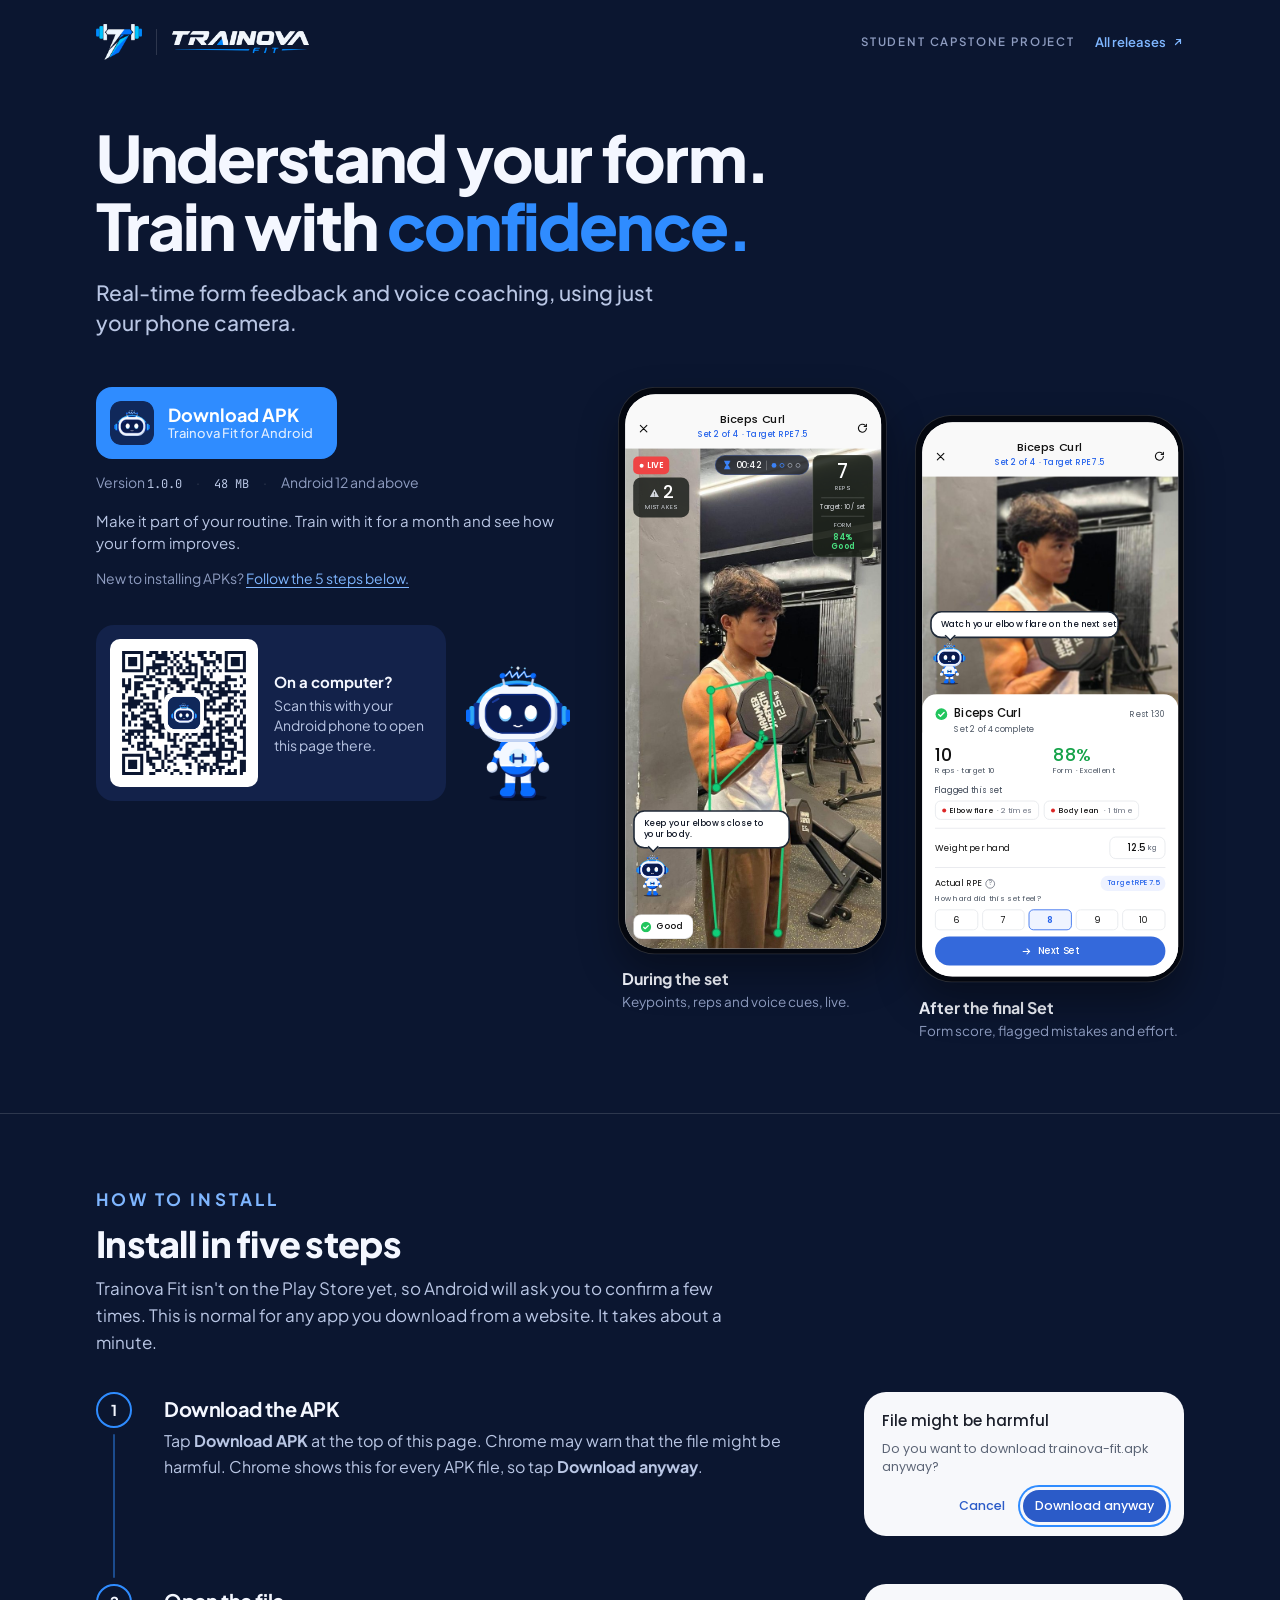
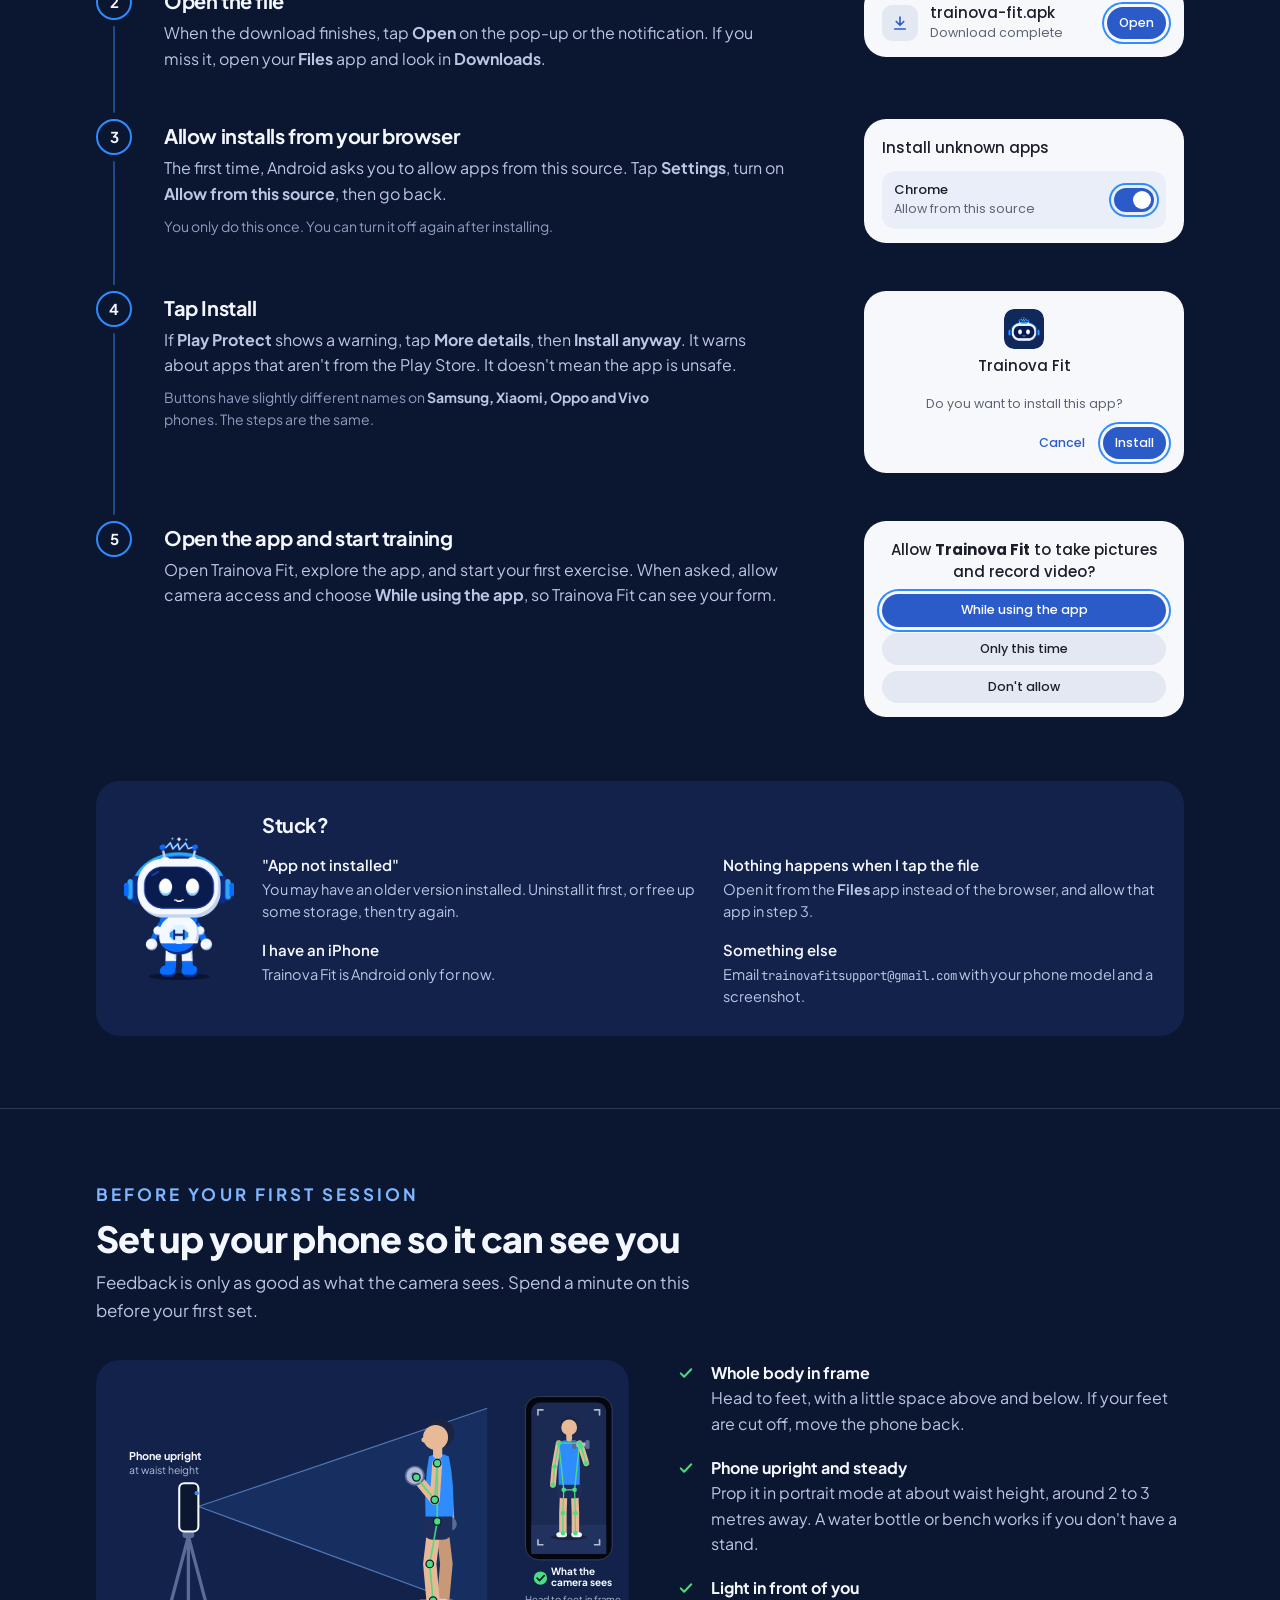
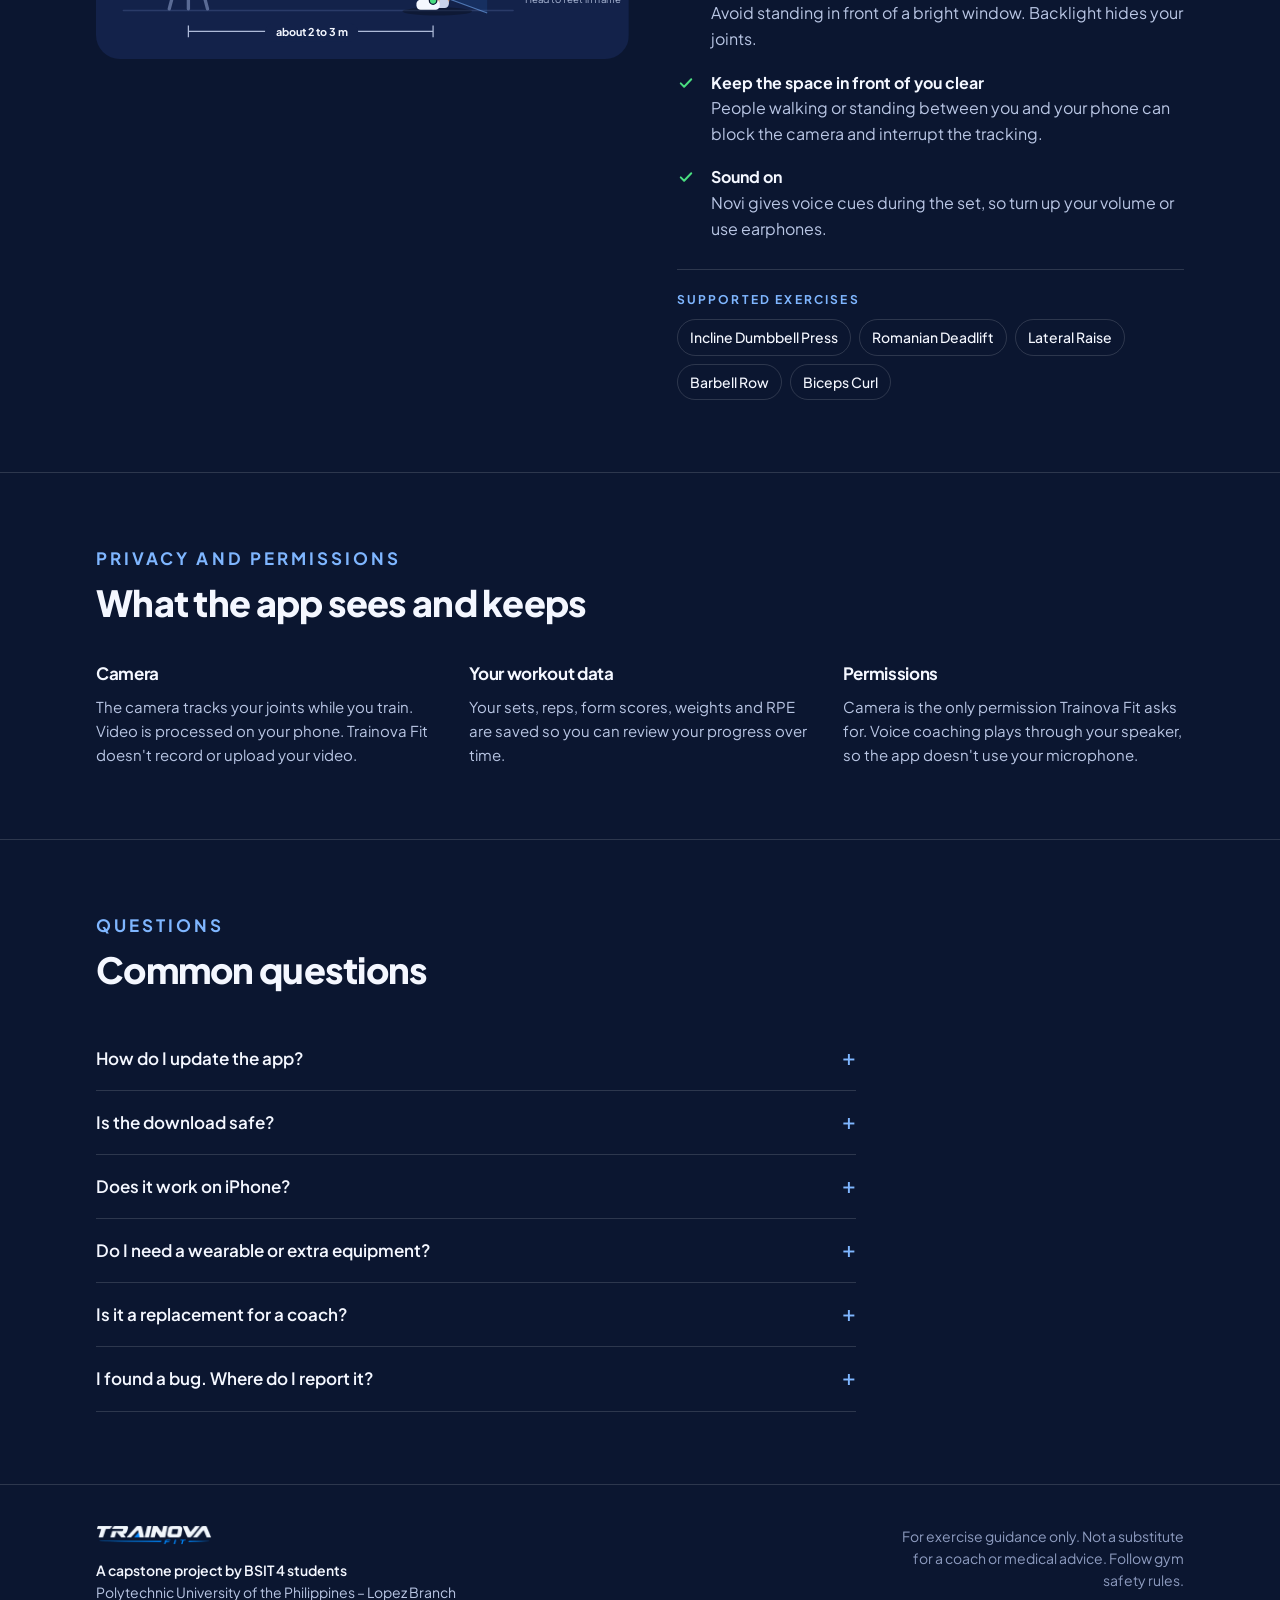
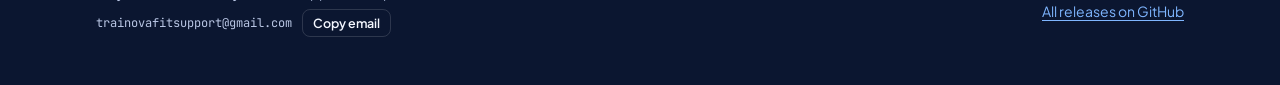
==== index.html @ c37253f1 "Add files via upload" ====
<!doctype html>
<html lang="en">
<head>
<meta charset="utf-8">
<meta name="viewport" content="width=device-width, initial-scale=1, viewport-fit=cover">
<link rel="icon" type="image/png" href="[data-uri]">
<title>Trainova Fit Download</title>
<meta name="description" content="Download Trainova Fit for Android. Real-time form feedback and voice coaching, using just your phone camera.">
<link rel="preconnect" href="https://fonts.googleapis.com">
<link rel="preconnect" href="https://fonts.gstatic.com" crossorigin>
<link rel="stylesheet" href="https://fonts.googleapis.com/css2?family=Plus+Jakarta+Sans:wght@400;500;600;700;800&family=Poppins:wght@400;500;600&family=JetBrains+Mono:wght@500&display=swap">
<style>
/* Layout: one navy page, same world as the A3 poster. Hero = text + live phones,
   then a real install sequence with replicas of the Android prompts people will see. */
:root{
  --navy:#0B1630;      /* page ground, poster navy */
  --panel:#13224A;     /* raised band, poster CTA band */
  --line:rgba(255,255,255,.14);
  --ink:#F4F7FF;       /* headings */
  --body:#B9C6E4;      /* running text */
  --muted:#8E9CC0;     /* captions, meta */
  --accent:#2F8CFF;    /* the one blue */
  --accent-ink:#7FB6FF;/* accent as text on navy */
  --ok:#4ADE80;
  --warn:#F5B942;
  --sheet:#F7F8FB;     /* Android dialog surface */
  --sheet-ink:#1B1F2A;
  --sheet-sub:#5B6475;
  --f-sans:"Plus Jakarta Sans", system-ui, -apple-system, "Segoe UI", Roboto, sans-serif;
  --f-app:"Poppins", system-ui, Roboto, sans-serif;
  --f-mono:"JetBrains Mono", ui-monospace, "SFMono-Regular", Menlo, Consolas, monospace;
  color-scheme:dark;
}
*{box-sizing:border-box}
html{scroll-behavior:smooth}
@media (prefers-reduced-motion:reduce){html{scroll-behavior:auto}}
body{margin:0;background:var(--navy);color:var(--body);font-family:var(--f-sans);font-size:16px;line-height:1.6;-webkit-font-smoothing:antialiased}
img{max-width:100%;display:block}
a{color:var(--accent-ink);text-underline-offset:3px}
a:hover{color:var(--ink)}
:focus-visible{outline:2px solid var(--accent-ink);outline-offset:3px;border-radius:6px}
h1,h2,h3{color:var(--ink);margin:0;text-wrap:balance;letter-spacing:-.02em}
p{margin:0}
.wrap{max-width:1120px;margin:0 auto;padding-left:max(16px, env(safe-area-inset-left, 0px));padding-right:max(16px, env(safe-area-inset-right, 0px))}
.label{font-size:12px;font-weight:700;letter-spacing:.18em;text-transform:uppercase;color:var(--accent-ink)}
.mono{font-family:var(--f-mono);font-size:.86em;font-variant-numeric:tabular-nums}

/* Header */
.top{padding-block:24px;display:flex;align-items:center;justify-content:space-between;gap:16px;flex-wrap:wrap}
.brand{display:flex;align-items:center;gap:14px;text-decoration:none}
.brand .sym{height:36px;width:auto}
.brand .rule{width:1px;height:26px;background:var(--line)}
.brand .word{height:24px;width:auto}
.top-meta{display:flex;align-items:center;gap:20px;font-size:13px}
.top-meta .tag{font-weight:600;letter-spacing:.16em;text-transform:uppercase;color:var(--muted);font-size:11.5px}
.top-meta a{font-weight:600;text-decoration:none;display:inline-flex;align-items:center;gap:6px}

/* Hero: headline full width (like the poster), then CTA left + phones right */
.hero{padding-block:40px 72px}
.hero-head{max-width:880px}
.hero h1{font-size:clamp(34px, 5.6vw, 64px);line-height:1.06;font-weight:800;letter-spacing:-.03em}
.hero h1 em{font-style:normal;color:var(--accent)}
.hero .sub{margin-top:18px;font-size:clamp(17px, 2vw, 21px);line-height:1.45;color:var(--body);max-width:40ch;font-weight:500}
.hero-body{margin-top:48px;display:grid;grid-template-columns:minmax(0,1fr) auto;gap:48px;align-items:start}
.cta{display:flex;flex-direction:column;gap:12px;align-items:flex-start}
.btn{display:inline-flex;align-items:center;gap:14px;padding:14px 24px 14px 14px;border-radius:16px;background:var(--accent);color:#fff;text-decoration:none;font-weight:700;font-size:18px;line-height:1.2;transition:background .15s}
.btn:hover{background:#1F7BEF;color:#fff}
.btn img{width:44px;height:44px;border-radius:11px}
.btn small{display:block;font-weight:500;font-size:13px;opacity:.85}
.specs{display:flex;flex-wrap:wrap;gap:6px 14px;color:var(--muted);font-size:14px}
.specs span+span::before{content:"·";margin-right:14px;color:var(--line)}
.specs .mono{color:var(--body)}
.alt-links{font-size:14px;color:var(--muted)}
.routine{font-size:15px;line-height:1.5;color:var(--body);max-width:44ch;padding-top:4px}
.handoff{margin-top:36px;display:flex;align-items:flex-end;gap:20px}
.qr-card{display:flex;align-items:center;gap:16px;padding:14px 18px 14px 14px;border-radius:18px;background:var(--panel)}
.qr{width:148px;height:148px;background:#fff;border-radius:10px;flex-shrink:0;overflow:hidden}
.qr svg{display:block;width:100%;height:100%}
.qr-card p{font-size:14px;line-height:1.45;max-width:20ch}
.qr-card strong{display:block;color:var(--ink);font-size:15px;margin-bottom:2px}
.novi-hero{width:104px;height:auto;flex-shrink:0}

/* Phones (exact copy of the poster mockups, scaled) */
.phones{display:flex;gap:28px;align-items:flex-start;justify-content:center}
.phone-slot{--s:.8;width:calc(336px * var(--s));display:flex;flex-direction:column;gap:12px}
.phone-slot.lower{margin-top:calc(36px * var(--s))}
.phone-box{position:relative;width:calc(336px * var(--s));height:calc(709px * var(--s))}
.phone{position:absolute;left:0;top:0;width:336px;height:709px;transform:scale(var(--s));transform-origin:0 0}
.phone-slot figcaption{display:flex;flex-direction:column;gap:2px;padding-left:4px}
.phone-slot figcaption b{color:var(--ink);font-size:16px}
.phone-slot figcaption span{font-size:13.5px;color:var(--muted);line-height:1.4}

/* Sections */
.section{padding-block:72px;border-top:1px solid var(--line)}
.section-head{display:flex;flex-direction:column;gap:10px;margin-bottom:36px;max-width:640px}
.section-head h2{font-size:clamp(26px, 3.4vw, 36px);line-height:1.15;font-weight:800}
.section-head p{font-size:17px}

/* Install steps */
.steps{list-style:none;margin:0;padding:0;display:flex;flex-direction:column}
.step{position:relative;display:grid;grid-template-columns:44px minmax(0,1fr) 320px;gap:20px 24px;padding-block:24px;align-items:start}
.step h3{padding-top:4px}
/* connector: runs from each number down to the next one */
.step:not(:last-child)::before{content:"";position:absolute;left:17px;width:2px;top:calc(24px + 36px + 6px);bottom:calc(-24px + 6px);background:var(--accent);opacity:.45;border-radius:1px}
.step:first-child::before{top:calc(36px + 6px)}
.num{background:var(--navy);position:relative}
.step:first-child{padding-top:0}
.num{width:36px;height:36px;border-radius:50%;border:2px solid var(--accent);display:flex;align-items:center;justify-content:center;color:var(--ink);font-weight:700;font-size:15px;align-self:start}
.step h3{font-size:20px;line-height:1.3;font-weight:700;margin-bottom:6px}
.step p{max-width:52ch}
.step p+p{margin-top:8px}
.note{font-size:14px;color:var(--muted)}
.note b{color:var(--body)}

/* Android prompt replicas */
.shot{background:var(--sheet);color:var(--sheet-ink);border-radius:22px;padding:18px 18px 14px;font-family:var(--f-app);font-size:13px;line-height:1.45;width:100%;max-width:320px;justify-self:end}
.shot .t{font-size:15px;font-weight:500;margin-bottom:4px}
.shot .d{color:var(--sheet-sub);font-size:12.5px}
.shot .row{display:flex;justify-content:flex-end;gap:6px;margin-top:14px}
.shot .b{padding:7px 12px;border-radius:999px;font-weight:500;font-size:12.5px;color:#2B5BC8}
.shot .tap{background:#2B5BC8;color:#fff;box-shadow:0 0 0 3px var(--sheet), 0 0 0 5px var(--accent)}
.shot .file{display:flex;align-items:center;gap:12px}
.shot .file .ic{width:36px;height:36px;border-radius:10px;background:#E3E8F3;display:flex;align-items:center;justify-content:center;flex-shrink:0}
.shot .file .grow{flex:1;min-width:0}
.shot .set-head{font-size:15px;font-weight:500;margin-bottom:12px}
.shot .set-row{display:flex;align-items:center;justify-content:space-between;gap:12px;padding:10px 12px;border-radius:14px;background:#E9EEF8}
.toggle{width:40px;height:24px;border-radius:12px;background:#2B5BC8;position:relative;flex-shrink:0;box-shadow:0 0 0 3px #E9EEF8, 0 0 0 5px var(--accent)}
.toggle::after{content:"";position:absolute;right:3px;top:3px;width:18px;height:18px;border-radius:50%;background:#fff}
.shot .app{display:flex;flex-direction:column;align-items:center;text-align:center;gap:6px}
.shot .app img{width:40px;height:40px;border-radius:10px}
.shot .stack{display:flex;flex-direction:column;gap:6px;margin-top:12px}
.shot .stack .b{text-align:center;background:#E3E8F3;color:var(--sheet-ink)}
.shot .stack .b.tap{background:#2B5BC8;color:#fff}

/* Stuck box */
.stuck{margin-top:40px;display:grid;grid-template-columns:auto minmax(0,1fr);gap:28px;align-items:center;padding:28px;border-radius:24px;background:var(--panel)}
.stuck img{width:110px;height:auto}
.stuck h3{font-size:20px;margin-bottom:12px}
.stuck dl{margin:0;display:grid;grid-template-columns:minmax(0,1fr) minmax(0,1fr);gap:16px 28px}
.stuck dt{color:var(--ink);font-weight:600;font-size:15px}
.stuck dd{margin:2px 0 0;font-size:14.5px;line-height:1.5}

/* Setup */
.setup{display:grid;grid-template-columns:minmax(0,1.05fr) minmax(0,1fr);gap:48px;align-items:start}
.diagram{border-radius:24px;overflow:hidden}
.diagram svg{width:100%;height:auto;display:block}
.tips{list-style:none;margin:0;padding:0;display:flex;flex-direction:column;gap:18px}
.tips li{display:grid;grid-template-columns:22px minmax(0,1fr);gap:12px}
.tips svg{margin-top:4px}
.tips b{color:var(--ink);display:block;font-size:16px}
.exercises{margin-top:28px;padding-top:20px;border-top:1px solid var(--line)}
.exercises ul{list-style:none;margin:10px 0 0;padding:0;display:flex;flex-wrap:wrap;gap:8px}
.exercises li{padding:6px 12px;border-radius:999px;border:1px solid var(--line);color:var(--ink);font-size:14px;font-weight:500}

/* Privacy */
.privacy{display:grid;grid-template-columns:repeat(3, minmax(0,1fr));gap:32px}
.privacy h3{font-size:17px;margin-bottom:8px}
.privacy p{font-size:15px}

/* FAQ */
.faq{max-width:760px}
.faq details{border-bottom:1px solid var(--line)}
.faq summary{list-style:none;cursor:pointer;padding-block:18px;display:flex;justify-content:space-between;gap:16px;color:var(--ink);font-weight:600;font-size:17px}
.faq summary::-webkit-details-marker{display:none}
.faq summary::after{content:"+";font-weight:500;color:var(--accent-ink);font-size:22px;line-height:1}
.faq details[open] summary::after{content:"–"}
.faq details p{padding-bottom:18px;max-width:62ch}

/* Footer */
.foot-band{border-top:1px solid var(--line)}
.foot{padding-block:40px 48px;display:grid;grid-template-columns:minmax(0,1fr) auto;gap:24px 48px;font-size:14px}
.foot .word{height:20px;width:auto;margin-bottom:14px}
.foot .who{color:var(--ink);font-weight:600}
.mail{display:inline-flex;align-items:center;gap:10px;margin-top:6px;flex-wrap:wrap}
.copy{font:inherit;font-size:12.5px;font-weight:600;color:var(--ink);background:transparent;border:1px solid var(--line);border-radius:8px;padding:3px 10px;cursor:pointer}
.copy:hover{border-color:var(--accent-ink)}
.foot .right{text-align:right;color:var(--muted);max-width:300px;display:flex;flex-direction:column;gap:8px}

/* Review mode: open the page with #review to see every stand-in that needs confirming */
.review-bar{display:none}
.review .review-bar{display:block;background:var(--warn);color:#1B1300;font-weight:600;font-size:14px;padding-block:10px;text-align:center}
.review [data-confirm]{outline:2px solid var(--warn);outline-offset:3px;border-radius:4px}

/* Responsive */
@media (max-width:1023px){
  .hero-body{grid-template-columns:minmax(0,1fr);gap:56px}
  .phone-slot{--s:.78}
  .step{grid-template-columns:44px minmax(0,1fr)}
  .shot{grid-column:2;justify-self:start}
  .setup{grid-template-columns:minmax(0,1fr)}
  .privacy{grid-template-columns:minmax(0,1fr)}
}
@media (max-width:720px){
  .phone-slot{--s:.62}
  .phones{gap:16px}
  .handoff .qr-card{display:none}
  .stuck{grid-template-columns:minmax(0,1fr)}
  .stuck img{width:84px}
  .stuck dl{grid-template-columns:minmax(0,1fr)}
  .foot{grid-template-columns:minmax(0,1fr)}
  .foot .right{text-align:left}
  .top-meta .tag{display:none}
  .section{padding-block:56px}
}
@media (max-width:480px){
  .phone-slot{--s:.5}
  .phones{gap:12px}
  .step{grid-template-columns:36px minmax(0,1fr);gap:16px 14px}
  .shot{grid-column:2}
  .btn{width:100%}
}
@media (max-width:380px){ .phone-slot{--s:.45} }
</style>
</head>
<body>
<div class="review-bar"><div class="wrap">Review mode: highlighted text is a stand-in. Confirm each one before publishing.</div></div>

<header class="wrap top">
  <a class="brand" href="#" aria-label="Trainova Fit home">
    <img class="sym" src="[data-uri]" alt="" width="46" height="36">
    <span class="rule"></span>
    <img class="word" src="[data-uri]" alt="Trainova Fit" width="138" height="24">
  </a>
  <div class="top-meta">
    <span class="tag">Student capstone project</span>
    <a data-href="releases" href="https://github.com/trainova-fit/trainova-fit-release/releases">All releases
      <svg aria-hidden="true" width="12" height="12" viewBox="0 0 24 24" fill="none" stroke="currentColor" stroke-width="2.4" stroke-linecap="round" stroke-linejoin="round"><path d="M7 17L17 7M9 7h8v8"/></svg></a>
  </div>
</header>

<main>
  <section class="wrap hero" aria-labelledby="hero-title">
    <div class="hero-head">
      <h1 id="hero-title">Understand your form.<br>Train with <em>confidence.</em></h1>
      <p class="sub">Real-time form feedback and voice coaching, using just your phone camera.</p>
    </div>

    <div class="hero-body">
    <div>
      <div class="cta">
        <a class="btn" data-href="apk" href="https://github.com/trainova-fit/trainova-fit-release/releases/latest/download/trainova-fit.apk">
          <img src="[data-uri]" alt="" width="44" height="44">
          <span>Download APK<small>Trainova Fit for Android</small></span>
        </a>
        <p class="specs">
          <span>Version <span class="mono" data-k="version" data-confirm>1.0.0</span></span>
          <span><span class="mono" data-k="size" data-confirm>48 MB</span></span>
          <span>Android <span data-k="minAndroid" data-confirm>12</span> and above</span>
        </p>
        <p class="routine">Make it part of your routine. Train with it for a month and see how your form improves.</p>
        <p class="alt-links">New to installing APKs? <a href="#install">Follow the 5 steps below.</a></p>
      </div>

      <div class="handoff">
        <div class="qr-card">
          <div class="qr" role="img" aria-label="QR code for trainova-fit.github.io/trainova-fit-release"><svg viewBox="0 0 49 49" width="148" height="148" aria-hidden="true"><path fill="#0B1630" d="M4,4H5V5H4zM5,4H6V5H5zM6,4H7V5H6zM7,4H8V5H7zM8,4H9V5H8zM9,4H10V5H9zM10,4H11V5H10zM13,4H14V5H13zM14,4H15V5H14zM15,4H16V5H15zM17,4H18V5H17zM18,4H19V5H18zM20,4H21V5H20zM23,4H24V5H23zM25,4H26V5H25zM29,4H30V5H29zM30,4H31V5H30zM31,4H32V5H31zM33,4H34V5H33zM34,4H35V5H34zM38,4H39V5H38zM39,4H40V5H39zM40,4H41V5H40zM41,4H42V5H41zM42,4H43V5H42zM43,4H44V5H43zM44,4H45V5H44zM4,5H5V6H4zM10,5H11V6H10zM12,5H13V6H12zM13,5H14V6H13zM15,5H16V6H15zM16,5H17V6H16zM17,5H18V6H17zM18,5H19V6H18zM21,5H22V6H21zM22,5H23V6H22zM25,5H26V6H25zM27,5H28V6H27zM29,5H30V6H29zM30,5H31V6H30zM33,5H34V6H33zM35,5H36V6H35zM36,5H37V6H36zM38,5H39V6H38zM44,5H45V6H44zM4,6H5V7H4zM6,6H7V7H6zM7,6H8V7H7zM8,6H9V7H8zM10,6H11V7H10zM15,6H16V7H15zM16,6H17V7H16zM17,6H18V7H17zM18,6H19V7H18zM19,6H20V7H19zM21,6H22V7H21zM24,6H25V7H24zM25,6H26V7H25zM30,6H31V7H30zM31,6H32V7H31zM35,6H36V7H35zM36,6H37V7H36zM38,6H39V7H38zM40,6H41V7H40zM41,6H42V7H41zM42,6H43V7H42zM44,6H45V7H44zM4,7H5V8H4zM6,7H7V8H6zM7,7H8V8H7zM8,7H9V8H8zM10,7H11V8H10zM14,7H15V8H14zM18,7H19V8H18zM20,7H21V8H20zM22,7H23V8H22zM25,7H26V8H25zM26,7H27V8H26zM31,7H32V8H31zM32,7H33V8H32zM33,7H34V8H33zM34,7H35V8H34zM36,7H37V8H36zM38,7H39V8H38zM40,7H41V8H40zM41,7H42V8H41zM42,7H43V8H42zM44,7H45V8H44zM4,8H5V9H4zM6,8H7V9H6zM7,8H8V9H7zM8,8H9V9H8zM10,8H11V9H10zM14,8H15V9H14zM15,8H16V9H15zM16,8H17V9H16zM17,8H18V9H17zM18,8H19V9H18zM21,8H22V9H21zM23,8H24V9H23zM26,8H27V9H26zM27,8H28V9H27zM28,8H29V9H28zM31,8H32V9H31zM32,8H33V9H32zM34,8H35V9H34zM38,8H39V9H38zM40,8H41V9H40zM41,8H42V9H41zM42,8H43V9H42zM44,8H45V9H44zM4,9H5V10H4zM10,9H11V10H10zM12,9H13V10H12zM13,9H14V10H13zM14,9H15V10H14zM15,9H16V10H15zM16,9H17V10H16zM19,9H20V10H19zM20,9H21V10H20zM22,9H23V10H22zM23,9H24V10H23zM25,9H26V10H25zM26,9H27V10H26zM28,9H29V10H28zM30,9H31V10H30zM35,9H36V10H35zM38,9H39V10H38zM44,9H45V10H44zM4,10H5V11H4zM5,10H6V11H5zM6,10H7V11H6zM7,10H8V11H7zM8,10H9V11H8zM9,10H10V11H9zM10,10H11V11H10zM12,10H13V11H12zM14,10H15V11H14zM16,10H17V11H16zM18,10H19V11H18zM20,10H21V11H20zM22,10H23V11H22zM24,10H25V11H24zM26,10H27V11H26zM28,10H29V11H28zM30,10H31V11H30zM32,10H33V11H32zM34,10H35V11H34zM36,10H37V11H36zM38,10H39V11H38zM39,10H40V11H39zM40,10H41V11H40zM41,10H42V11H41zM42,10H43V11H42zM43,10H44V11H43zM44,10H45V11H44zM12,11H13V12H12zM15,11H16V12H15zM16,11H17V12H16zM17,11H18V12H17zM18,11H19V12H18zM20,11H21V12H20zM23,11H24V12H23zM24,11H25V12H24zM25,11H26V12H25zM26,11H27V12H26zM27,11H28V12H27zM28,11H29V12H28zM30,11H31V12H30zM33,11H34V12H33zM8,12H9V13H8zM9,12H10V13H9zM10,12H11V13H10zM11,12H12V13H11zM13,12H14V13H13zM14,12H15V13H14zM21,12H22V13H21zM28,12H29V13H28zM30,12H31V13H30zM31,12H32V13H31zM33,12H34V13H33zM38,12H39V13H38zM39,12H40V13H39zM43,12H44V13H43zM4,13H5V14H4zM6,13H7V14H6zM11,13H12V14H11zM12,13H13V14H12zM13,13H14V14H13zM15,13H16V14H15zM16,13H17V14H16zM19,13H20V14H19zM20,13H21V14H20zM21,13H22V14H21zM22,13H23V14H22zM25,13H26V14H25zM26,13H27V14H26zM27,13H28V14H27zM30,13H31V14H30zM31,13H32V14H31zM32,13H33V14H32zM38,13H39V14H38zM39,13H40V14H39zM40,13H41V14H40zM41,13H42V14H41zM44,13H45V14H44zM4,14H5V15H4zM6,14H7V15H6zM8,14H9V15H8zM9,14H10V15H9zM10,14H11V15H10zM16,14H17V15H16zM17,14H18V15H17zM20,14H21V15H20zM21,14H22V15H21zM22,14H23V15H22zM23,14H24V15H23zM25,14H26V15H25zM29,14H30V15H29zM30,14H31V15H30zM31,14H32V15H31zM32,14H33V15H32zM33,14H34V15H33zM34,14H35V15H34zM36,14H37V15H36zM37,14H38V15H37zM38,14H39V15H38zM44,14H45V15H44zM4,15H5V16H4zM5,15H6V16H5zM6,15H7V16H6zM8,15H9V16H8zM9,15H10V16H9zM12,15H13V16H12zM13,15H14V16H13zM14,15H15V16H14zM19,15H20V16H19zM22,15H23V16H22zM23,15H24V16H23zM24,15H25V16H24zM27,15H28V16H27zM29,15H30V16H29zM33,15H34V16H33zM35,15H36V16H35zM36,15H37V16H36zM38,15H39V16H38zM39,15H40V16H39zM41,15H42V16H41zM43,15H44V16H43zM5,16H6V17H5zM6,16H7V17H6zM8,16H9V17H8zM9,16H10V17H9zM10,16H11V17H10zM15,16H16V17H15zM16,16H17V17H16zM18,16H19V17H18zM20,16H21V17H20zM23,16H24V17H23zM24,16H25V17H24zM27,16H28V17H27zM28,16H29V17H28zM29,16H30V17H29zM31,16H32V17H31zM33,16H34V17H33zM36,16H37V17H36zM37,16H38V17H37zM39,16H40V17H39zM5,17H6V18H5zM8,17H9V18H8zM14,17H15V18H14zM15,17H16V18H15zM18,17H19V18H18zM22,17H23V18H22zM23,17H24V18H23zM28,17H29V18H28zM29,17H30V18H29zM30,17H31V18H30zM32,17H33V18H32zM34,17H35V18H34zM35,17H36V18H35zM36,17H37V18H36zM37,17H38V18H37zM38,17H39V18H38zM39,17H40V18H39zM40,17H41V18H40zM41,17H42V18H41zM42,17H43V18H42zM44,17H45V18H44zM4,18H5V19H4zM8,18H9V19H8zM10,18H11V19H10zM11,18H12V19H11zM14,18H15V19H14zM15,18H16V19H15zM18,18H19V19H18zM19,18H20V19H19zM22,18H23V19H22zM25,18H26V19H25zM26,18H27V19H26zM27,18H28V19H27zM28,18H29V19H28zM30,18H31V19H30zM32,18H33V19H32zM33,18H34V19H33zM36,18H37V19H36zM37,18H38V19H37zM38,18H39V19H38zM41,18H42V19H41zM43,18H44V19H43zM44,18H45V19H44zM4,19H5V20H4zM6,19H7V20H6zM7,19H8V20H7zM11,19H12V20H11zM12,19H13V20H12zM14,19H15V20H14zM15,19H16V20H15zM18,19H19V20H18zM21,19H22V20H21zM25,19H26V20H25zM26,19H27V20H26zM28,19H29V20H28zM29,19H30V20H29zM33,19H34V20H33zM34,19H35V20H34zM35,19H36V20H35zM36,19H37V20H36zM39,19H40V20H39zM40,19H41V20H40zM6,20H7V21H6zM7,20H8V21H7zM8,20H9V21H8zM9,20H10V21H9zM10,20H11V21H10zM16,20H17V21H16zM20,20H21V21H20zM21,20H22V21H21zM23,20H24V21H23zM24,20H25V21H24zM25,20H26V21H25zM28,20H29V21H28zM31,20H32V21H31zM32,20H33V21H32zM33,20H34V21H33zM34,20H35V21H34zM39,20H40V21H39zM41,20H42V21H41zM43,20H44V21H43zM44,20H45V21H44zM4,21H5V22H4zM5,21H6V22H5zM6,21H7V22H6zM7,21H8V22H7zM8,21H9V22H8zM9,21H10V22H9zM11,21H12V22H11zM12,21H13V22H12zM13,21H14V22H13zM14,21H15V22H14zM18,21H19V22H18zM20,21H21V22H20zM24,21H25V22H24zM26,21H27V22H26zM27,21H28V22H27zM31,21H32V22H31zM32,21H33V22H32zM34,21H35V22H34zM37,21H38V22H37zM38,21H39V22H38zM39,21H40V22H39zM40,21H41V22H40zM44,21H45V22H44zM4,22H5V23H4zM6,22H7V23H6zM7,22H8V23H7zM8,22H9V23H8zM10,22H11V23H10zM12,22H13V23H12zM14,22H15V23H14zM16,22H17V23H16zM20,22H21V23H20zM23,22H24V23H23zM24,22H25V23H24zM25,22H26V23H25zM28,22H29V23H28zM30,22H31V23H30zM31,22H32V23H31zM33,22H34V23H33zM36,22H37V23H36zM38,22H39V23H38zM39,22H40V23H39zM41,22H42V23H41zM42,22H43V23H42zM44,22H45V23H44zM6,23H7V24H6zM11,23H12V24H11zM12,23H13V24H12zM13,23H14V24H13zM14,23H15V24H14zM15,23H16V24H15zM19,23H20V24H19zM20,23H21V24H20zM21,23H22V24H21zM22,23H23V24H22zM24,23H25V24H24zM25,23H26V24H25zM26,23H27V24H26zM31,23H32V24H31zM32,23H33V24H32zM33,23H34V24H33zM34,23H35V24H34zM35,23H36V24H35zM36,23H37V24H36zM37,23H38V24H37zM38,23H39V24H38zM39,23H40V24H39zM41,23H42V24H41zM43,23H44V24H43zM4,24H5V25H4zM7,24H8V25H7zM10,24H11V25H10zM11,24H12V25H11zM15,24H16V25H15zM19,24H20V25H19zM20,24H21V25H20zM21,24H22V25H21zM23,24H24V25H23zM28,24H29V25H28zM30,24H31V25H30zM31,24H32V25H31zM34,24H35V25H34zM36,24H37V25H36zM43,24H44V25H43zM4,25H5V26H4zM5,25H6V26H5zM7,25H8V26H7zM8,25H9V26H8zM9,25H10V26H9zM13,25H14V26H13zM14,25H15V26H14zM15,25H16V26H15zM16,25H17V26H16zM18,25H19V26H18zM20,25H21V26H20zM24,25H25V26H24zM28,25H29V26H28zM29,25H30V26H29zM31,25H32V26H31zM38,25H39V26H38zM39,25H40V26H39zM40,25H41V26H40zM42,25H43V26H42zM44,25H45V26H44zM4,26H5V27H4zM7,26H8V27H7zM8,26H9V27H8zM10,26H11V27H10zM11,26H12V27H11zM15,26H16V27H15zM16,26H17V27H16zM19,26H20V27H19zM23,26H24V27H23zM26,26H27V27H26zM27,26H28V27H27zM28,26H29V27H28zM29,26H30V27H29zM30,26H31V27H30zM31,26H32V27H31zM32,26H33V27H32zM36,26H37V27H36zM37,26H38V27H37zM41,26H42V27H41zM44,26H45V27H44zM4,27H5V28H4zM6,27H7V28H6zM11,27H12V28H11zM12,27H13V28H12zM14,27H15V28H14zM15,27H16V28H15zM16,27H17V28H16zM18,27H19V28H18zM19,27H20V28H19zM20,27H21V28H20zM21,27H22V28H21zM22,27H23V28H22zM24,27H25V28H24zM27,27H28V28H27zM29,27H30V28H29zM32,27H33V28H32zM33,27H34V28H33zM35,27H36V28H35zM36,27H37V28H36zM38,27H39V28H38zM41,27H42V28H41zM43,27H44V28H43zM44,27H45V28H44zM4,28H5V29H4zM6,28H7V29H6zM8,28H9V29H8zM10,28H11V29H10zM11,28H12V29H11zM12,28H13V29H12zM13,28H14V29H13zM16,28H17V29H16zM17,28H18V29H17zM18,28H19V29H18zM21,28H22V29H21zM22,28H23V29H22zM23,28H24V29H23zM24,28H25V29H24zM25,28H26V29H25zM27,28H28V29H27zM28,28H29V29H28zM30,28H31V29H30zM33,28H34V29H33zM35,28H36V29H35zM36,28H37V29H36zM37,28H38V29H37zM41,28H42V29H41zM43,28H44V29H43zM11,29H12V30H11zM12,29H13V30H12zM13,29H14V30H13zM14,29H15V30H14zM16,29H17V30H16zM17,29H18V30H17zM18,29H19V30H18zM24,29H25V30H24zM27,29H28V30H27zM28,29H29V30H28zM29,29H30V30H29zM30,29H31V30H30zM31,29H32V30H31zM32,29H33V30H32zM33,29H34V30H33zM34,29H35V30H34zM36,29H37V30H36zM38,29H39V30H38zM39,29H40V30H39zM40,29H41V30H40zM42,29H43V30H42zM43,29H44V30H43zM44,29H45V30H44zM4,30H5V31H4zM6,30H7V31H6zM7,30H8V31H7zM8,30H9V31H8zM9,30H10V31H9zM10,30H11V31H10zM11,30H12V31H11zM14,30H15V31H14zM15,30H16V31H15zM16,30H17V31H16zM19,30H20V31H19zM21,30H22V31H21zM22,30H23V31H22zM23,30H24V31H23zM24,30H25V31H24zM27,30H28V31H27zM28,30H29V31H28zM31,30H32V31H31zM33,30H34V31H33zM36,30H37V31H36zM37,30H38V31H37zM38,30H39V31H38zM39,30H40V31H39zM40,30H41V31H40zM44,30H45V31H44zM5,31H6V32H5zM6,31H7V32H6zM7,31H8V32H7zM9,31H10V32H9zM11,31H12V32H11zM16,31H17V32H16zM17,31H18V32H17zM19,31H20V32H19zM21,31H22V32H21zM22,31H23V32H22zM25,31H26V32H25zM27,31H28V32H27zM28,31H29V32H28zM30,31H31V32H30zM31,31H32V32H31zM32,31H33V32H32zM33,31H34V32H33zM35,31H36V32H35zM36,31H37V32H36zM39,31H40V32H39zM41,31H42V32H41zM44,31H45V32H44zM4,32H5V33H4zM6,32H7V33H6zM8,32H9V33H8zM10,32H11V33H10zM11,32H12V33H11zM12,32H13V33H12zM14,32H15V33H14zM16,32H17V33H16zM17,32H18V33H17zM19,32H20V33H19zM21,32H22V33H21zM24,32H25V33H24zM26,32H27V33H26zM29,32H30V33H29zM30,32H31V33H30zM31,32H32V33H31zM32,32H33V33H32zM33,32H34V33H33zM36,32H37V33H36zM37,32H38V33H37zM43,32H44V33H43zM44,32H45V33H44zM4,33H5V34H4zM5,33H6V34H5zM6,33H7V34H6zM11,33H12V34H11zM19,33H20V34H19zM20,33H21V34H20zM21,33H22V34H21zM23,33H24V34H23zM29,33H30V34H29zM33,33H34V34H33zM36,33H37V34H36zM38,33H39V34H38zM39,33H40V34H39zM40,33H41V34H40zM44,33H45V34H44zM6,34H7V35H6zM9,34H10V35H9zM10,34H11V35H10zM11,34H12V35H11zM13,34H14V35H13zM21,34H22V35H21zM25,34H26V35H25zM26,34H27V35H26zM27,34H28V35H27zM28,34H29V35H28zM31,34H32V35H31zM33,34H34V35H33zM34,34H35V35H34zM36,34H37V35H36zM37,34H38V35H37zM39,34H40V35H39zM40,34H41V35H40zM41,34H42V35H41zM44,34H45V35H44zM7,35H8V36H7zM9,35H10V36H9zM11,35H12V36H11zM12,35H13V36H12zM13,35H14V36H13zM18,35H19V36H18zM20,35H21V36H20zM21,35H22V36H21zM22,35H23V36H22zM25,35H26V36H25zM27,35H28V36H27zM28,35H29V36H28zM29,35H30V36H29zM31,35H32V36H31zM32,35H33V36H32zM33,35H34V36H33zM34,35H35V36H34zM36,35H37V36H36zM37,35H38V36H37zM41,35H42V36H41zM44,35H45V36H44zM4,36H5V37H4zM5,36H6V37H5zM9,36H10V37H9zM10,36H11V37H10zM11,36H12V37H11zM14,36H15V37H14zM15,36H16V37H15zM18,36H19V37H18zM23,36H24V37H23zM25,36H26V37H25zM26,36H27V37H26zM33,36H34V37H33zM35,36H36V37H35zM36,36H37V37H36zM37,36H38V37H37zM38,36H39V37H38zM39,36H40V37H39zM40,36H41V37H40zM41,36H42V37H41zM44,36H45V37H44zM12,37H13V38H12zM15,37H16V38H15zM16,37H17V38H16zM18,37H19V38H18zM20,37H21V38H20zM25,37H26V38H25zM26,37H27V38H26zM27,37H28V38H27zM30,37H31V38H30zM31,37H32V38H31zM32,37H33V38H32zM33,37H34V38H33zM34,37H35V38H34zM35,37H36V38H35zM36,37H37V38H36zM40,37H41V38H40zM42,37H43V38H42zM43,37H44V38H43zM44,37H45V38H44zM4,38H5V39H4zM5,38H6V39H5zM6,38H7V39H6zM7,38H8V39H7zM8,38H9V39H8zM9,38H10V39H9zM10,38H11V39H10zM12,38H13V39H12zM16,38H17V39H16zM18,38H19V39H18zM19,38H20V39H19zM22,38H23V39H22zM23,38H24V39H23zM24,38H25V39H24zM25,38H26V39H25zM26,38H27V39H26zM29,38H30V39H29zM30,38H31V39H30zM31,38H32V39H31zM32,38H33V39H32zM34,38H35V39H34zM35,38H36V39H35zM36,38H37V39H36zM38,38H39V39H38zM40,38H41V39H40zM44,38H45V39H44zM4,39H5V40H4zM10,39H11V40H10zM12,39H13V40H12zM13,39H14V40H13zM14,39H15V40H14zM15,39H16V40H15zM16,39H17V40H16zM18,39H19V40H18zM21,39H22V40H21zM24,39H25V40H24zM25,39H26V40H25zM27,39H28V40H27zM28,39H29V40H28zM35,39H36V40H35zM36,39H37V40H36zM40,39H41V40H40zM41,39H42V40H41zM4,40H5V41H4zM6,40H7V41H6zM7,40H8V41H7zM8,40H9V41H8zM10,40H11V41H10zM12,40H13V41H12zM13,40H14V41H13zM17,40H18V41H17zM19,40H20V41H19zM20,40H21V41H20zM28,40H29V41H28zM30,40H31V41H30zM35,40H36V41H35zM36,40H37V41H36zM37,40H38V41H37zM38,40H39V41H38zM39,40H40V41H39zM40,40H41V41H40zM43,40H44V41H43zM44,40H45V41H44zM4,41H5V42H4zM6,41H7V42H6zM7,41H8V42H7zM8,41H9V42H8zM10,41H11V42H10zM13,41H14V42H13zM14,41H15V42H14zM17,41H18V42H17zM21,41H22V42H21zM25,41H26V42H25zM26,41H27V42H26zM29,41H30V42H29zM31,41H32V42H31zM32,41H33V42H32zM34,41H35V42H34zM35,41H36V42H35zM39,41H40V42H39zM43,41H44V42H43zM44,41H45V42H44zM4,42H5V43H4zM6,42H7V43H6zM7,42H8V43H7zM8,42H9V43H8zM10,42H11V43H10zM14,42H15V43H14zM17,42H18V43H17zM19,42H20V43H19zM26,42H27V43H26zM29,42H30V43H29zM30,42H31V43H30zM31,42H32V43H31zM33,42H34V43H33zM35,42H36V43H35zM36,42H37V43H36zM37,42H38V43H37zM43,42H44V43H43zM44,42H45V43H44zM4,43H5V44H4zM10,43H11V44H10zM15,43H16V44H15zM16,43H17V44H16zM18,43H19V44H18zM21,43H22V44H21zM22,43H23V44H22zM29,43H30V44H29zM31,43H32V44H31zM33,43H34V44H33zM34,43H35V44H34zM36,43H37V44H36zM39,43H40V44H39zM41,43H42V44H41zM43,43H44V44H43zM44,43H45V44H44zM4,44H5V45H4zM5,44H6V45H5zM6,44H7V45H6zM7,44H8V45H7zM8,44H9V45H8zM9,44H10V45H9zM10,44H11V45H10zM13,44H14V45H13zM14,44H15V45H14zM20,44H21V45H20zM23,44H24V45H23zM25,44H26V45H25zM26,44H27V45H26zM29,44H30V45H29zM33,44H34V45H33zM36,44H37V45H36zM38,44H39V45H38zM39,44H40V45H39zM40,44H41V45H40zM41,44H42V45H41zM43,44H44V45H43z"/><rect x="17.885" y="17.885" width="13.230" height="13.230" rx="2.646" fill="#fff"/><clipPath id="qr-ic"><rect x="19.110" y="19.110" width="10.780" height="10.780" rx="2.372"/></clipPath><image x="19.110" y="19.110" width="10.780" height="10.780" clip-path="url(#qr-ic)" href="[data-uri]"/></svg></div>
          <p><strong>On a computer?</strong>Scan this with your Android phone to open this page there.</p>
        </div>
        <img class="novi-hero" src="[data-uri]" alt="Novi, the Trainova Fit coach" width="104" height="136">
      </div>
    </div>

    <div class="phones" aria-label="App screens">
      <figure class="phone-slot" style="margin:0">
        <div class="phone-box">
          <div class="phone" style="box-sizing:border-box;padding:8px;border-radius:46px;background:#04070F;border:1px solid rgba(255,255,255,0.16);box-shadow:0 24px 48px rgba(0,0,0,0.35)">
            <div style="position:relative;width:320px;height:693px;border-radius:38px;overflow:hidden;background:#F9F9F9;font-family:var(--f-app);line-height:normal">
              <div style="position:absolute;left:0;top:0;width:320px;height:68px;background:#F9F9F9;display:flex;align-items:flex-end;justify-content:space-between;box-sizing:border-box;padding:0 16px 9px">
                <svg aria-hidden="true" width="14" height="14" viewBox="0 0 24 24" fill="none" stroke="#111111" stroke-width="2.4" stroke-linecap="round" style="margin-bottom:9px"><path d="M5 5l14 14M19 5L5 19"/></svg>
                <div style="display:flex;flex-direction:column;align-items:center;gap:1px"><span style="font-size:14px;font-weight:500;color:#111">Biceps Curl</span><span style="font-size:10px;font-weight:500;color:#2563EB">Set 2 of 4 · Target RPE 7.5</span></div>
                <svg aria-hidden="true" width="15" height="15" viewBox="0 0 24 24" fill="none" stroke="#111111" stroke-width="2.2" stroke-linecap="round" stroke-linejoin="round" style="margin-bottom:9px"><path d="M20 12a8 8 0 1 1-2.34-5.66"/><path d="M20 4v4.5h-4.5"/></svg>
              </div>
              <img src="[data-uri]" alt="Live camera view with green body keypoints on a man doing a biceps curl" style="position:absolute;left:0;top:68px;width:320px;height:625px;max-width:none;object-fit:cover;object-position:50% 45%">
              <span style="position:absolute;left:10px;top:78px;display:flex;align-items:center;gap:4px;padding:3px 8px;border-radius:6px;background:#EF4444;color:#fff;font-size:10px;font-weight:600"><span style="width:5px;height:5px;border-radius:50%;background:#fff"></span>LIVE</span>
              <div style="position:absolute;left:10px;top:104px;width:70px;box-sizing:border-box;padding:7px 6px 6px;border-radius:10px;background:rgba(30,33,30,0.86);display:flex;flex-direction:column;align-items:center;gap:1px">
                <span style="display:flex;align-items:center;gap:5px"><svg aria-hidden="true" width="13" height="13" viewBox="0 0 24 24" fill="#D1D5DB"><path d="M12 2.5L1.5 21h21L12 2.5zm-1 7h2v6h-2v-6zm0 8h2v2h-2v-2z"/></svg><span style="font-size:22px;line-height:1.1;font-weight:500;color:#fff">2</span></span>
                <span style="font-size:7.5px;letter-spacing:0.14em;color:#D1D5DB">MISTAKES</span>
              </div>
              <div style="position:absolute;left:112px;top:76px;height:25px;box-sizing:border-box;padding:0 10px;border-radius:13px;background:rgba(28,32,40,0.86);border:1px solid rgba(96,130,220,0.45);display:flex;align-items:center;gap:6px">
                <svg aria-hidden="true" width="9" height="11" viewBox="0 0 18 22" fill="#3B82F6"><path d="M1 0h16v2h-1.5c0 4-2.6 6.2-4.5 9 1.9 2.8 4.5 5 4.5 9H17v2H1v-2h1.5c0-4 2.6-6.2 4.5-9C5.1 8.2 2.5 6 2.5 2H1V0z"/></svg>
                <span style="font-size:11px;font-weight:500;color:#fff">00:42</span>
                <span style="width:1px;height:12px;background:rgba(255,255,255,0.3)"></span>
                <span style="display:flex;gap:4px"><span style="width:6px;height:6px;border-radius:50%;background:#3B82F6"></span><span style="width:6px;height:6px;box-sizing:border-box;border-radius:50%;border:1.5px solid #3B82F6"></span><span style="width:6px;height:6px;box-sizing:border-box;border-radius:50%;border:1.5px solid #9CA3AF"></span><span style="width:6px;height:6px;box-sizing:border-box;border-radius:50%;border:1.5px solid #9CA3AF"></span></span>
              </div>
              <div style="position:absolute;right:10px;top:76px;width:76px;box-sizing:border-box;padding:8px 6px;border-radius:10px;background:rgba(28,33,26,0.88);border:1px solid rgba(255,255,255,0.12);display:flex;flex-direction:column;align-items:center;gap:3px;text-align:center">
                <span style="font-size:24px;line-height:1;font-weight:500;color:#fff">7</span>
                <span style="font-size:7.5px;letter-spacing:0.14em;color:#D1D5DB">REPS</span>
                <span style="width:54px;height:1px;background:rgba(255,255,255,0.2);margin:2px 0"></span>
                <span style="font-size:8px;color:#E5E7EB">Target: 10 / set</span>
                <span style="width:54px;height:1px;background:rgba(255,255,255,0.2);margin:2px 0"></span>
                <span style="font-size:7.5px;letter-spacing:0.14em;color:#D1D5DB">FORM</span>
                <span style="font-size:10px;line-height:1.1;font-weight:600;color:#4ADE80">84%<br>Good</span>
              </div>
              <div style="position:absolute;left:10px;top:520px;width:196px;box-sizing:border-box;padding:8px 11px;border-radius:14px;background:#fff;border:2px solid #1F2937;font-size:10.5px;line-height:1.35;font-weight:500;color:#111827">Keep your elbows close to your body.</div>
              <div style="position:absolute;left:30px;top:561px;width:10px;height:10px;background:#fff;border-right:2px solid #1F2937;border-bottom:2px solid #1F2937;transform:rotate(45deg)"></div>
              <img src="[data-uri]" alt="" style="position:absolute;left:14px;top:576px;width:40px;height:52px">
              <span style="position:absolute;left:10px;bottom:12px;display:flex;align-items:center;gap:6px;padding:6px 12px 6px 8px;border-radius:10px;background:#fff;border:1px solid rgba(0,0,0,0.12);font-size:11px;font-weight:500;color:#111"><svg aria-hidden="true" width="14" height="14" viewBox="0 0 24 24"><circle cx="12" cy="12" r="11" fill="#22C55E"/><path d="M7 12.5l3.2 3.2L17 9" fill="none" stroke="#fff" stroke-width="2.6" stroke-linecap="round" stroke-linejoin="round"/></svg>Good</span>
            </div>
          </div>
        </div>
        <figcaption><b>During the set</b><span>Keypoints, reps and voice cues, live.</span></figcaption>
      </figure>

      <figure class="phone-slot lower" style="margin-bottom:0;margin-inline:0">
        <div class="phone-box">
          <div class="phone" style="box-sizing:border-box;padding:8px;border-radius:46px;background:#04070F;border:1px solid rgba(255,255,255,0.16);box-shadow:0 24px 48px rgba(0,0,0,0.35)">
            <div style="position:relative;width:320px;height:693px;border-radius:38px;overflow:hidden;background:#fff;font-family:var(--f-app);line-height:normal">
              <div style="position:absolute;left:0;top:0;width:320px;height:68px;background:#F9F9F9;display:flex;align-items:flex-end;justify-content:space-between;box-sizing:border-box;padding:0 16px 9px">
                <svg aria-hidden="true" width="14" height="14" viewBox="0 0 24 24" fill="none" stroke="#111111" stroke-width="2.4" stroke-linecap="round" style="margin-bottom:9px"><path d="M5 5l14 14M19 5L5 19"/></svg>
                <div style="display:flex;flex-direction:column;align-items:center;gap:1px"><span style="font-size:14px;font-weight:500;color:#111">Biceps Curl</span><span style="font-size:10px;font-weight:500;color:#2563EB">Set 2 of 4 · Target RPE 7.5</span></div>
                <svg aria-hidden="true" width="15" height="15" viewBox="0 0 24 24" fill="none" stroke="#111111" stroke-width="2.2" stroke-linecap="round" stroke-linejoin="round" style="margin-bottom:9px"><path d="M20 12a8 8 0 1 1-2.34-5.66"/><path d="M20 4v4.5h-4.5"/></svg>
              </div>
              <img src="[data-uri]" alt="Camera view behind the set result" style="position:absolute;left:0;top:68px;width:320px;height:320px;max-width:none;object-fit:cover;object-position:50% 42%">
              <div style="position:absolute;left:10px;top:236px;width:236px;box-sizing:border-box;padding:8px 11px;border-radius:14px;background:#fff;border:2px solid #1F2937;font-size:10.5px;line-height:1.35;font-weight:500;color:#111827;white-space:nowrap">Watch your elbow flare on the next set.</div>
              <div style="position:absolute;left:30px;top:262px;width:10px;height:10px;background:#fff;border-right:2px solid #1F2937;border-bottom:2px solid #1F2937;transform:rotate(45deg)"></div>
              <img src="[data-uri]" alt="" style="position:absolute;left:14px;top:276px;width:40px;height:52px">
              <div style="position:absolute;left:0;top:340px;width:320px;height:353px;box-sizing:border-box;padding:14px 16px;border-radius:18px 18px 0 0;background:#fff;display:flex;flex-direction:column">
                <div style="display:flex;justify-content:space-between;align-items:flex-start">
                  <div style="display:flex;gap:8px">
                    <svg aria-hidden="true" width="16" height="16" viewBox="0 0 24 24" style="margin-top:3px"><circle cx="12" cy="12" r="11" fill="#22C55E"/><path d="M7 12.5l3.2 3.2L17 9" fill="none" stroke="#fff" stroke-width="2.6" stroke-linecap="round" stroke-linejoin="round"/></svg>
                    <div style="display:flex;flex-direction:column;gap:1px"><span style="font-size:14.5px;font-weight:500;color:#111">Biceps Curl</span><span style="font-size:10px;color:#4B5563">Set 2 of 4 complete</span></div>
                  </div>
                  <span style="font-size:10px;color:#4B5563;margin-top:3px">Rest 1:30</span>
                </div>
                <div style="display:grid;grid-template-columns:repeat(2,minmax(0,1fr));gap:8px;margin-top:12px">
                  <div style="display:flex;flex-direction:column"><span style="font-size:22px;line-height:1.1;font-weight:500;color:#111">10</span><span style="font-size:9.5px;color:#4B5563">Reps · target 10</span></div>
                  <div style="display:flex;flex-direction:column"><span style="font-size:22px;line-height:1.1;font-weight:500;color:#16A34A">88%</span><span style="font-size:9.5px;color:#4B5563">Form · Excellent</span></div>
                </div>
                <span style="font-size:10px;color:#374151;margin-top:10px">Flagged this set</span>
                <div style="display:flex;gap:6px;margin-top:5px">
                  <span style="display:flex;align-items:center;gap:5px;padding:4px 8px;border-radius:7px;border:1px solid #E5E7EB;font-size:9.5px;font-weight:500;color:#111"><span style="width:5px;height:5px;border-radius:50%;background:#DC2626"></span>Elbow flare <span style="font-weight:400;color:#6B7280">· 2 times</span></span>
                  <span style="display:flex;align-items:center;gap:5px;padding:4px 8px;border-radius:7px;border:1px solid #E5E7EB;font-size:9.5px;font-weight:500;color:#111"><span style="width:5px;height:5px;border-radius:50%;background:#DC2626"></span>Body lean <span style="font-weight:400;color:#6B7280">· 1 time</span></span>
                </div>
                <div style="height:1px;background:#E5E7EB;margin:10px 0"></div>
                <div style="display:flex;justify-content:space-between;align-items:center">
                  <span style="font-size:11px;color:#111">Weight per hand</span>
                  <span style="width:70px;height:28px;box-sizing:border-box;border-radius:8px;border:1px solid #E5E7EB;display:flex;align-items:center;justify-content:flex-end;gap:3px;padding-right:9px;font-size:12px;font-weight:500;color:#111">12.5<span style="font-size:9px;color:#6B7280">kg</span></span>
                </div>
                <div style="height:1px;background:#E5E7EB;margin:10px 0"></div>
                <div style="display:flex;justify-content:space-between;align-items:center">
                  <span style="display:flex;align-items:center;gap:5px;font-size:11px;color:#111">Actual RPE <span style="width:12px;height:12px;box-sizing:border-box;border-radius:50%;border:1px solid #6B7280;display:flex;align-items:center;justify-content:center;font-size:8px;color:#6B7280">?</span></span>
                  <span style="padding:3px 8px;border-radius:9px;background:#EEF2FF;font-size:9px;font-weight:500;color:#2563EB">Target RPE 7.5</span>
                </div>
                <span style="font-size:9.5px;color:#4B5563;margin-top:2px">How hard did this set feel?</span>
                <div style="display:grid;grid-template-columns:repeat(5,minmax(0,1fr));gap:5px;margin-top:7px">
                  <span style="height:26px;box-sizing:border-box;border-radius:6px;border:1px solid #E5E7EB;display:flex;align-items:center;justify-content:center;font-size:11px;color:#111">6</span>
                  <span style="height:26px;box-sizing:border-box;border-radius:6px;border:1px solid #E5E7EB;display:flex;align-items:center;justify-content:center;font-size:11px;color:#111">7</span>
                  <span style="height:26px;box-sizing:border-box;border-radius:6px;border:1.5px solid #2563EB;background:#EFF4FF;display:flex;align-items:center;justify-content:center;font-size:11px;font-weight:600;color:#2563EB">8</span>
                  <span style="height:26px;box-sizing:border-box;border-radius:6px;border:1px solid #E5E7EB;display:flex;align-items:center;justify-content:center;font-size:11px;color:#111">9</span>
                  <span style="height:26px;box-sizing:border-box;border-radius:6px;border:1px solid #E5E7EB;display:flex;align-items:center;justify-content:center;font-size:11px;color:#111">10</span>
                </div>
                <span style="margin-top:auto;flex-shrink:0;height:36px;border-radius:18px;background:#3469DB;display:flex;align-items:center;justify-content:center;gap:8px;font-size:12px;font-weight:500;color:#fff"><svg aria-hidden="true" width="13" height="13" viewBox="0 0 24 24" fill="none" stroke="#fff" stroke-width="2.4" stroke-linecap="round" stroke-linejoin="round"><path d="M4 12h15M13 6l6 6-6 6"/></svg>Next Set</span>
              </div>
            </div>
          </div>
        </div>
        <figcaption><b>After the final Set</b><span>Form score, flagged mistakes and effort.</span></figcaption>
      </figure>
    </div>
    </div>
  </section>

  <section class="section" id="install" aria-labelledby="install-title">
    <div class="wrap">
      <div class="section-head">
        <p class="label">How to install</p>
        <h2 id="install-title">Install in five steps</h2>
        <p>Trainova Fit isn't on the Play Store yet, so Android will ask you to confirm a few times. This is normal for any app you download from a website. It takes about a minute.</p>
      </div>

      <ol class="steps">
        <li class="step">
          <span class="num" aria-hidden="true">1</span>
          <div>
            <h3>Download the APK</h3>
            <p>Tap <b>Download APK</b> at the top of this page. Chrome may warn that the file might be harmful. Chrome shows this for every APK file, so tap <b>Download anyway</b>.</p>
          </div>
          <div class="shot" aria-hidden="true">
            <p class="t">File might be harmful</p>
            <p class="d">Do you want to download trainova-fit.apk anyway?</p>
            <div class="row"><span class="b">Cancel</span><span class="b tap">Download anyway</span></div>
          </div>
        </li>

        <li class="step">
          <span class="num" aria-hidden="true">2</span>
          <div>
            <h3>Open the file</h3>
            <p>When the download finishes, tap <b>Open</b> on the pop-up or the notification. If you miss it, open your <b>Files</b> app and look in <b>Downloads</b>.</p>
          </div>
          <div class="shot" aria-hidden="true">
            <div class="file">
              <span class="ic"><svg width="18" height="18" viewBox="0 0 24 24" fill="none" stroke="#2B5BC8" stroke-width="2.2" stroke-linecap="round" stroke-linejoin="round"><path d="M12 4v11M7 10l5 5 5-5M5 20h14"/></svg></span>
              <span class="grow"><span class="t" style="display:block;margin:0">trainova-fit.apk</span><span class="d">Download complete</span></span>
              <span class="b tap">Open</span>
            </div>
          </div>
        </li>

        <li class="step">
          <span class="num" aria-hidden="true">3</span>
          <div>
            <h3>Allow installs from your browser</h3>
            <p>The first time, Android asks you to allow apps from this source. Tap <b>Settings</b>, turn on <b>Allow from this source</b>, then go back.</p>
            <p class="note">You only do this once. You can turn it off again after installing.</p>
          </div>
          <div class="shot" aria-hidden="true">
            <p class="set-head">Install unknown apps</p>
            <div class="set-row"><span><span style="display:block;font-weight:500">Chrome</span><span class="d">Allow from this source</span></span><span class="toggle"></span></div>
          </div>
        </li>

        <li class="step">
          <span class="num" aria-hidden="true">4</span>
          <div>
            <h3>Tap Install</h3>
            <p>If <b>Play Protect</b> shows a warning, tap <b>More details</b>, then <b>Install anyway</b>. It warns about apps that aren't from the Play Store. It doesn't mean the app is unsafe.</p>
            <p class="note">Buttons have slightly different names on <b>Samsung, Xiaomi, Oppo and Vivo</b> phones. The steps are the same.</p>
          </div>
          <div class="shot" aria-hidden="true">
            <div class="app"><img src="[data-uri]" alt="" width="40" height="40"><p class="t">Trainova Fit</p><p class="d">Do you want to install this app?</p></div>
            <div class="row"><span class="b">Cancel</span><span class="b tap">Install</span></div>
          </div>
        </li>

        <li class="step">
          <span class="num" aria-hidden="true">5</span>
          <div>
            <h3>Open the app and start training</h3>
            <p>Open Trainova Fit, explore the app, and start your first exercise. When asked, allow camera access and choose <b>While using the app</b>, so Trainova Fit can see your form.</p>
          </div>
          <div class="shot" aria-hidden="true">
            <p class="t" style="text-align:center">Allow <b>Trainova Fit</b> to take pictures and record video?</p>
            <div class="stack"><span class="b tap">While using the app</span><span class="b">Only this time</span><span class="b">Don't allow</span></div>
          </div>
        </li>
      </ol>

      <aside class="stuck" aria-labelledby="stuck-title">
        <img src="[data-uri]" alt="" width="110" height="143">
        <div>
          <h3 id="stuck-title">Stuck?</h3>
          <dl>
            <div><dt>"App not installed"</dt><dd>You may have an older version installed. Uninstall it first, or free up some storage, then try again.</dd></div>
            <div><dt>Nothing happens when I tap the file</dt><dd>Open it from the <b>Files</b> app instead of the browser, and allow that app in step 3.</dd></div>
            <div><dt>I have an iPhone</dt><dd>Trainova Fit is Android only for now.</dd></div>
            <div><dt>Something else</dt><dd>Email <span class="mono">trainovafitsupport@gmail.com</span> with your phone model and a screenshot.</dd></div>
          </dl>
        </div>
      </aside>
    </div>
  </section>

  <section class="section" id="setup" aria-labelledby="setup-title">
    <div class="wrap">
      <div class="section-head">
        <p class="label">Before your first session</p>
        <h2 id="setup-title">Set up your phone so it can see you</h2>
        <p>Feedback is only as good as what the camera sees. Spend a minute on this before your first set.</p>
      </div>
      <div class="setup">
        <figure class="diagram" style="margin:0">
          <svg viewBox="0 0 640 360" role="img" aria-labelledby="setup-t setup-d">
  <title id="setup-t">How to set up your phone</title>
  <desc id="setup-d">Side view: a phone on a tripod at waist height, about 2 to 3 metres from a person doing a biceps curl. The camera's view covers the person from head to feet. An inset shows what the camera sees: the whole body in frame with green keypoints on every joint.</desc>

  <!-- panel -->
  <rect width="640" height="360" rx="24" fill="#13224A"/>

  <!-- floor -->
  <rect x="32" y="300" width="470" height="2" rx="1" fill="#2A3B68"/>

  <!-- camera view -->
  <path d="M123 176 L470 58 L470 304 Z" fill="#2F8CFF" fill-opacity=".12"/>
  <path d="M123 176 L470 58 M123 176 L470 304" stroke="#7FB6FF" stroke-opacity=".55" stroke-width="1.5" fill="none"/>

  <!-- tripod + phone -->
  <g stroke="#5A6B95" stroke-width="4" stroke-linecap="round">
    <path d="M111 212 L88 299"/><path d="M111 212 L134 299"/><path d="M111 212 L111 299"/>
  </g>
  <rect x="104" y="204" width="14" height="10" rx="3" fill="#5A6B95"/>
  <rect x="100" y="148" width="23" height="58" rx="6" fill="#0B1630" stroke="#F4F7FF" stroke-width="2.5"/>
  <circle cx="121" cy="160" r="2.6" fill="#2F8CFF"/>

  <!-- person (side view, facing the phone, mid-curl) -->
  <ellipse cx="410" cy="302" rx="42" ry="5" fill="#000" fill-opacity=".28"/>
  <!-- far arm + dumbbell -->
  <path d="M419 126 L423 162 L425 190" stroke="#C99877" stroke-width="11" stroke-linecap="round" stroke-linejoin="round" fill="none"/>
  <circle cx="425" cy="197" r="8.5" fill="#5A6B95"/>
  <!-- far leg -->
  <path d="M415 194 L421 245 L417 289" stroke="#C99877" stroke-width="15" stroke-linecap="round" stroke-linejoin="round" fill="none"/>
  <rect x="397" y="287" width="27" height="11" rx="5" fill="#C9D3EA"/>
  <!-- near leg -->
  <path d="M407 194 L401 245 L405 289" stroke="#E8B996" stroke-width="16" stroke-linecap="round" stroke-linejoin="round" fill="none"/>
  <rect x="385" y="288" width="28" height="12" rx="5" fill="#F4F7FF"/>
  <!-- shorts -->
  <rect x="393" y="178" width="35" height="38" rx="11" fill="#1E2E5C"/>
  <!-- torso (tank top) -->
  <path d="M400 116 Q 394 150 396 188 L429 188 Q 431 150 424 116 Q 412 110 400 116 Z" fill="#2F8CFF"/>
  <!-- neck + head -->
  <rect x="405" y="102" width="11" height="16" rx="4" fill="#E8B996"/>
  <circle cx="414" cy="88" r="16.5" fill="#1B2440"/>
  <circle cx="408" cy="93" r="15" fill="#E8B996"/>
  <circle cx="394" cy="96" r="3" fill="#E8B996"/>
  <!-- near arm, curling -->
  <path d="M410 124 L407 168 L385 141" stroke="#E8B996" stroke-width="12" stroke-linecap="round" stroke-linejoin="round" fill="none"/>
  <circle cx="383" cy="139" r="11" fill="#AEBBD9" stroke="#5A6B95" stroke-width="2"/>
  <circle cx="383" cy="139" r="4" fill="#5A6B95"/>

  <!-- keypoints, as the app draws them -->
  <g stroke="#4ADE80" stroke-width="2" stroke-opacity=".9" fill="none">
    <path d="M410 124 L407 168 L385 141"/>
    <path d="M410 124 L410 194 L401 245 L405 289"/>
  </g>
  <g fill="#4ADE80" stroke="#0B1630" stroke-width="1.5">
    <circle cx="410" cy="124" r="4.5"/><circle cx="407" cy="168" r="4.5"/>
    <circle cx="385" cy="141" r="4.5"/><circle cx="410" cy="194" r="4.5"/><circle cx="401" cy="245" r="4.5"/><circle cx="405" cy="289" r="4.5"/>
  </g>

  <!-- labels -->
  <g font-family="Plus Jakarta Sans, system-ui, sans-serif">
    <text x="40" y="120" fill="#F4F7FF" font-size="13" font-weight="700">Phone upright</text>
    <text x="40" y="137" fill="#AEBBD9" font-size="12.5">at waist height</text>

    <g stroke="#AEBBD9" stroke-width="1.5"><path d="M111 326 H405"/><path d="M111 319 V333"/><path d="M405 319 V333"/></g>
    <rect x="203" y="316" width="112" height="22" rx="11" fill="#13224A"/>
    <text x="259" y="331.5" text-anchor="middle" fill="#F4F7FF" font-size="13" font-weight="700">about 2 to 3 m</text>
  </g>

  <!-- inset: what the camera sees -->
  <g font-family="Plus Jakarta Sans, system-ui, sans-serif">
    <rect x="516" y="44" width="104" height="196" rx="16" fill="#04070F" stroke="#F4F7FF" stroke-opacity=".22"/>
    <rect x="523" y="51" width="90" height="182" rx="11" fill="#1B2A52"/>
    <rect x="523" y="198" width="90" height="35" rx="0" fill="#22325E"/>
    <rect x="523" y="222" width="90" height="11" fill="#22325E"/>
    <!-- front-view figure -->
    <ellipse cx="568" cy="213" rx="22" ry="3.5" fill="#000" fill-opacity=".3"/>
    <path d="M556 100 L551 128 L549 150" stroke="#E8B996" stroke-width="7" stroke-linecap="round" stroke-linejoin="round" fill="none"/>
    <path d="M562 156 L561 184 L561 208" stroke="#E8B996" stroke-width="9" stroke-linecap="round" stroke-linejoin="round" fill="none"/>
    <path d="M575 156 L576 184 L576 208" stroke="#E8B996" stroke-width="9" stroke-linecap="round" stroke-linejoin="round" fill="none"/>
    <rect x="553" y="207" width="13" height="6" rx="3" fill="#F4F7FF"/>
    <rect x="571" y="207" width="13" height="6" rx="3" fill="#F4F7FF"/>
    <rect x="553" y="146" width="31" height="20" rx="7" fill="#1E2E5C"/>
    <path d="M557 98 Q 555 125 556 150 L581 150 Q 582 125 580 98 Q 568 94 557 98 Z" fill="#2F8CFF"/>
    <rect x="565" y="88" width="7" height="10" rx="3" fill="#E8B996"/>
    <circle cx="568.5" cy="78" r="10.5" fill="#1B2440"/>
    <circle cx="568.5" cy="81" r="9.5" fill="#E8B996"/>
    <path d="M581 100 L589 124 L583 104" stroke="#E8B996" stroke-width="7" stroke-linecap="round" stroke-linejoin="round" fill="none"/>
    <rect x="574" y="99" width="17" height="5" rx="2.5" fill="#AEBBD9"/>
    <rect x="572" y="96" width="5" height="11" rx="2" fill="#5A6B95"/>
    <rect x="588" y="96" width="5" height="11" rx="2" fill="#5A6B95"/>
    <!-- inset keypoints -->
    <g stroke="#4ADE80" stroke-width="1.5" fill="none">
      <path d="M556 100 L581 100 M556 100 L551 128 L549 150 M581 100 L589 124 L583 104 M556 100 L562 156 M581 100 L575 156 M562 156 L575 156 M562 156 L561 184 L561 208 M575 156 L576 184 L576 208"/>
    </g>
    <g fill="#4ADE80">
      <circle cx="556" cy="100" r="2.8"/><circle cx="581" cy="100" r="2.8"/>
      <circle cx="551" cy="128" r="2.8"/><circle cx="549" cy="150" r="2.8"/><circle cx="589" cy="124" r="2.8"/><circle cx="583" cy="104" r="2.8"/>
      <circle cx="562" cy="156" r="2.8"/><circle cx="575" cy="156" r="2.8"/><circle cx="561" cy="184" r="2.8"/><circle cx="576" cy="184" r="2.8"/>
      <circle cx="561" cy="208" r="2.8"/><circle cx="576" cy="208" r="2.8"/>
    </g>
    <!-- frame corners: head to feet in view -->
    <g stroke="#F4F7FF" stroke-opacity=".7" stroke-width="2" fill="none" stroke-linecap="round">
      <path d="M531 66 V60 H537"/><path d="M599 60 H605 V66"/><path d="M531 216 V222 H537"/><path d="M599 222 H605 V216"/>
    </g>
    <circle cx="534" cy="262" r="8" fill="#4ADE80"/>
    <path d="M530 262 L533 265 L538.5 259" stroke="#0B1630" stroke-width="2" fill="none" stroke-linecap="round" stroke-linejoin="round"/>
    <text x="547" y="258" fill="#F4F7FF" font-size="12" font-weight="700">What the</text>
    <text x="547" y="272" fill="#F4F7FF" font-size="12" font-weight="700">camera sees</text>
    <text x="516" y="292" fill="#AEBBD9" font-size="11.5">Head to feet in frame</text>
  </g>
</svg>
        </figure>

        <div>
          <ul class="tips">
            <li><svg aria-hidden="true" width="18" height="18" viewBox="0 0 24 24" fill="none" stroke="#4ADE80" stroke-width="2.6" stroke-linecap="round" stroke-linejoin="round"><path d="M5 12.5l4.5 4.5L19 7"/></svg><span><b>Whole body in frame</b>Head to feet, with a little space above and below. If your feet are cut off, move the phone back.</span></li>
            <li><svg aria-hidden="true" width="18" height="18" viewBox="0 0 24 24" fill="none" stroke="#4ADE80" stroke-width="2.6" stroke-linecap="round" stroke-linejoin="round"><path d="M5 12.5l4.5 4.5L19 7"/></svg><span><b>Phone upright and steady</b><span data-confirm>Prop it in portrait mode at about waist height, around 2 to 3 metres away.</span> A water bottle or bench works if you don't have a stand.</span></li>
            <li><svg aria-hidden="true" width="18" height="18" viewBox="0 0 24 24" fill="none" stroke="#4ADE80" stroke-width="2.6" stroke-linecap="round" stroke-linejoin="round"><path d="M5 12.5l4.5 4.5L19 7"/></svg><span><b>Light in front of you</b>Avoid standing in front of a bright window. Backlight hides your joints.</span></li>
            <li><svg aria-hidden="true" width="18" height="18" viewBox="0 0 24 24" fill="none" stroke="#4ADE80" stroke-width="2.6" stroke-linecap="round" stroke-linejoin="round"><path d="M5 12.5l4.5 4.5L19 7"/></svg><span><b>Keep the space in front of you clear</b>People walking or standing between you and your phone can block the camera and interrupt the tracking.</span></li>
            <li><svg aria-hidden="true" width="18" height="18" viewBox="0 0 24 24" fill="none" stroke="#4ADE80" stroke-width="2.6" stroke-linecap="round" stroke-linejoin="round"><path d="M5 12.5l4.5 4.5L19 7"/></svg><span><b>Sound on</b>Novi gives voice cues during the set, so turn up your volume or use earphones.</span></li>
          </ul>
          <div class="exercises">
            <p class="label">Supported exercises</p>
            <ul>
              <li>Incline Dumbbell Press</li><li>Romanian Deadlift</li><li>Lateral Raise</li><li>Barbell Row</li><li>Biceps Curl</li>
            </ul>
          </div>
        </div>
      </div>
    </div>
  </section>

  <section class="section" id="privacy" aria-labelledby="privacy-title">
    <div class="wrap">
      <div class="section-head">
        <p class="label">Privacy and permissions</p>
        <h2 id="privacy-title">What the app sees and keeps</h2>
      </div>
      <div class="privacy">
        <div>
          <h3>Camera</h3>
          <p data-confirm>The camera tracks your joints while you train. Video is processed on your phone. Trainova Fit doesn't record or upload your video.</p>
        </div>
        <div>
          <h3>Your workout data</h3>
          <p data-confirm>Your sets, reps, form scores, weights and RPE are saved so you can review your progress over time.</p>
        </div>
        <div>
          <h3>Permissions</h3>
          <p data-confirm>Camera is the only permission Trainova Fit asks for. Voice coaching plays through your speaker, so the app doesn't use your microphone.</p>
        </div>
      </div>
    </div>
  </section>

  <section class="section" id="faq" aria-labelledby="faq-title">
    <div class="wrap">
      <div class="section-head">
        <p class="label">Questions</p>
        <h2 id="faq-title">Common questions</h2>
      </div>
      <div class="faq">
        <details>
          <summary>How do I update the app?</summary>
          <p>The app doesn't update itself. Come back to this page, download the latest APK, and install it over the old one. <span data-confirm>Your saved workouts stay, as long as you don't uninstall first.</span> Check <a data-href="releases" href="https://github.com/trainova-fit/trainova-fit-release/releases">all releases</a> to see what changed.</p>
        </details>
        <details>
          <summary>Is the download safe?</summary>
          <p>The APK is published on GitHub by the Trainova Fit team, and each release lists its SHA-256 checksum so you can check the file wasn't changed. The warnings you see come from Android, which shows them for every app installed outside the Play Store.</p>
        </details>
        <details>
          <summary>Does it work on iPhone?</summary>
          <p>No. Trainova Fit is Android only for now.</p>
        </details>
        <details>
          <summary>Do I need a wearable or extra equipment?</summary>
          <p>No. All you need is your phone and something to prop it up with, plus the weights for your workout.</p>
        </details>
        <details>
          <summary>Is it a replacement for a coach?</summary>
          <p>No. Trainova Fit gives exercise guidance on five exercises. It isn't medical advice. If something hurts, stop, and follow your gym's safety rules.</p>
        </details>
        <details>
          <summary>I found a bug. Where do I report it?</summary>
          <p>Email <span class="mono">trainovafitsupport@gmail.com</span>. Include your phone model, Android version and what you were doing when it happened. A screenshot helps a lot.</p>
        </details>
      </div>
    </div>
  </section>
</main>

<div class="foot-band">
<footer class="wrap foot">
  <div>
    <img class="word" src="[data-uri]" alt="Trainova Fit" width="115" height="20">
    <p class="who">A capstone project by BSIT 4 students</p>
    <p>Polytechnic University of the Philippines – Lopez Branch</p>
    <p class="mail"><span class="mono" id="mail">trainovafitsupport@gmail.com</span><button class="copy" type="button" id="copy-mail">Copy email</button></p>
  </div>
  <div class="right">
    <p>For exercise guidance only. Not a substitute for a coach or medical advice. Follow gym safety rules.</p>
    <p><a data-href="releases" href="https://github.com/trainova-fit/trainova-fit-release/releases">All releases on GitHub</a></p>
  </div>
</footer>
</div>

<script>
/* ===== EDIT THESE FOR EACH RELEASE ===== */
const CONFIG = {
  owner: "trainova-fit",      // GitHub organization
  repo: "trainova-fit-release", // repository name
  apkName: "trainova-fit.apk",// keep this filename the same on every release
  version: "1.0.0",
  size: "48 MB",
  minAndroid: "12"
};
/* ======================================= */

(function () {
  const base = "https://github.com/" + CONFIG.owner + "/" + CONFIG.repo;
  const links = {
    apk: base + "/releases/latest/download/" + CONFIG.apkName,
    releases: base + "/releases",
    repo: base
  };
  document.querySelectorAll("[data-href]").forEach(function (a) {
    const k = a.getAttribute("data-href");
    if (links[k]) a.href = links[k];
    if (/^https?:/.test(a.href)) { a.target = "_blank"; a.rel = "noopener"; }
  });
  document.querySelectorAll("[data-k]").forEach(function (el) {
    const k = el.getAttribute("data-k");
    if (CONFIG[k] != null) el.textContent = CONFIG[k];
  });

  // Copy email
  const btn = document.getElementById("copy-mail");
  const mail = document.getElementById("mail");
  btn.addEventListener("click", function () {
    const text = mail.textContent.trim();
    const done = function () { btn.textContent = "Copied"; setTimeout(function () { btn.textContent = "Copy email"; }, 1800); };
    const fallback = function () {
      const r = document.createRange(); r.selectNodeContents(mail);
      const s = window.getSelection(); s.removeAllRanges(); s.addRange(r);
      btn.textContent = "Selected, press copy";
    };
    try {
      navigator.clipboard.writeText(text).then(done, fallback);
    } catch (e) { fallback(); }
  });

  // Review mode (#review) highlights every stand-in
  function syncReview() { document.documentElement.classList.toggle("review", location.hash === "#review"); }
  syncReview();
  window.addEventListener("hashchange", syncReview);
})();
</script>
</body>
</html>
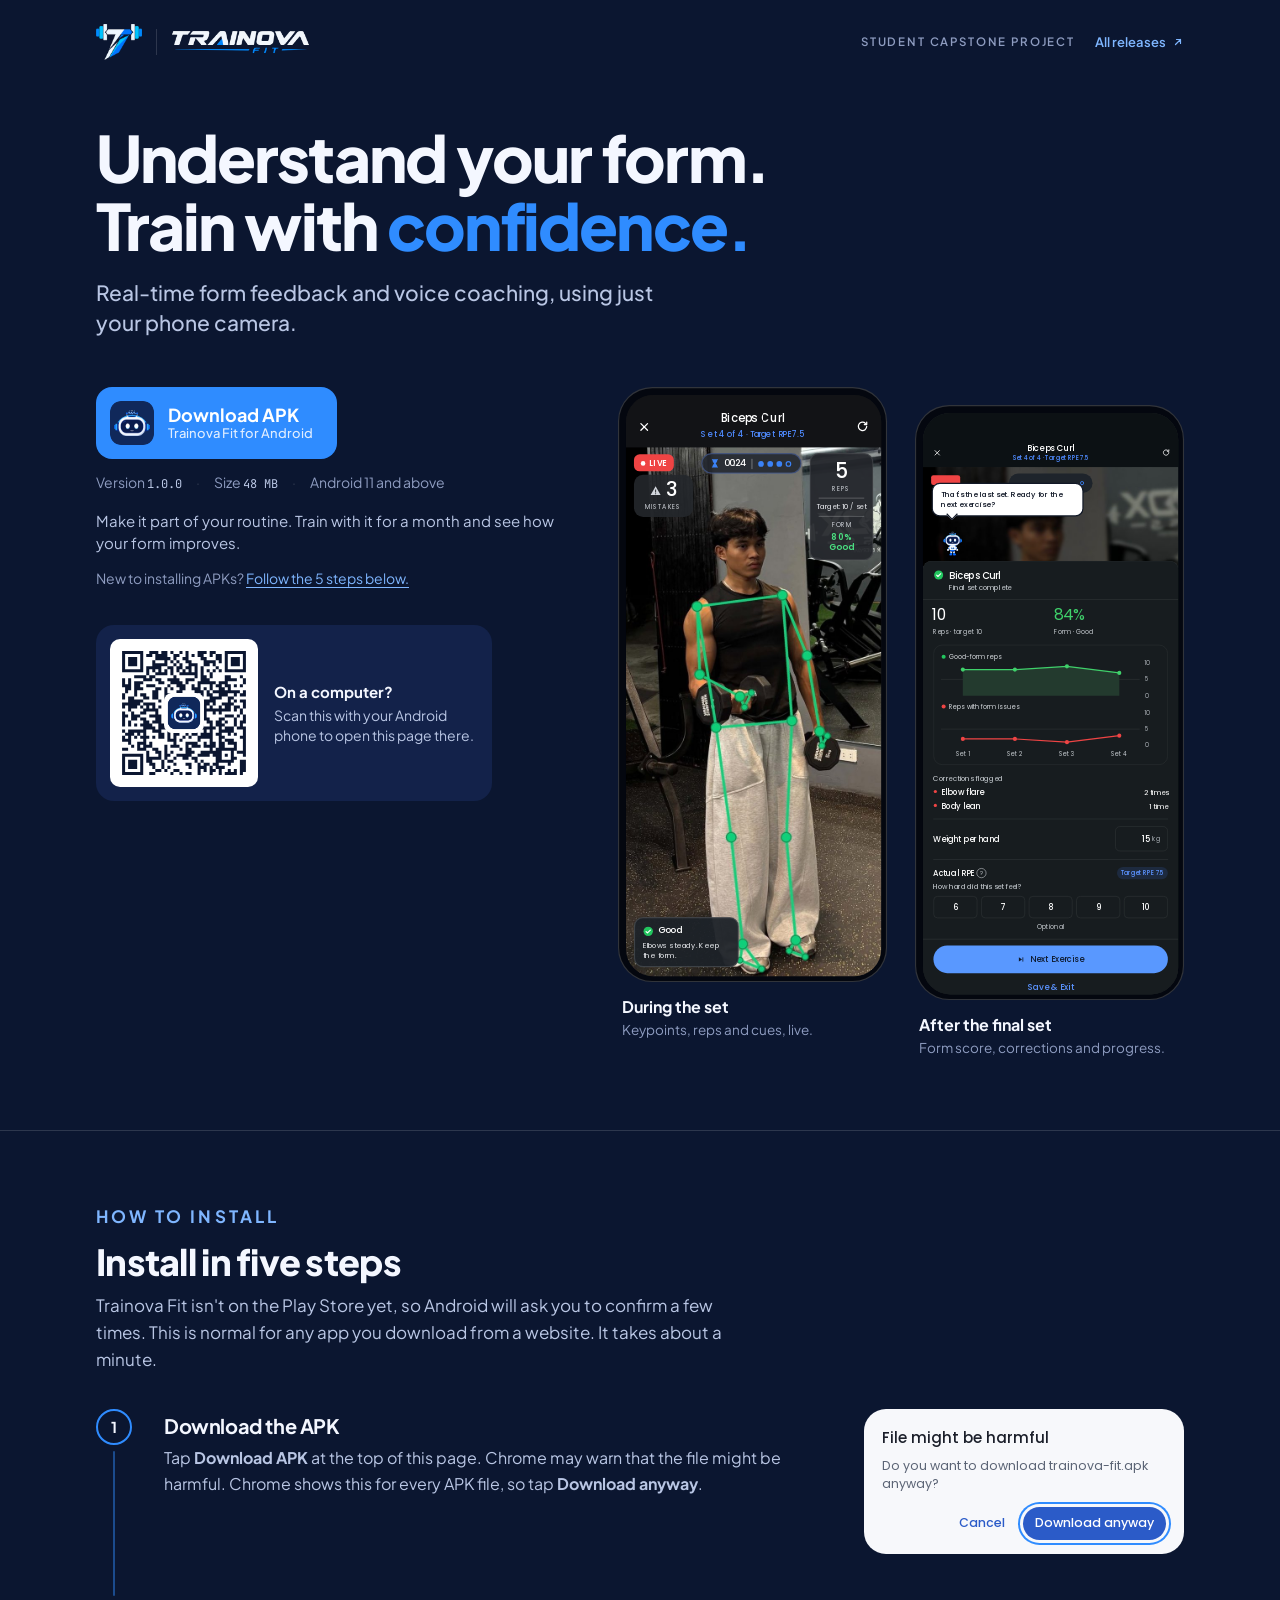
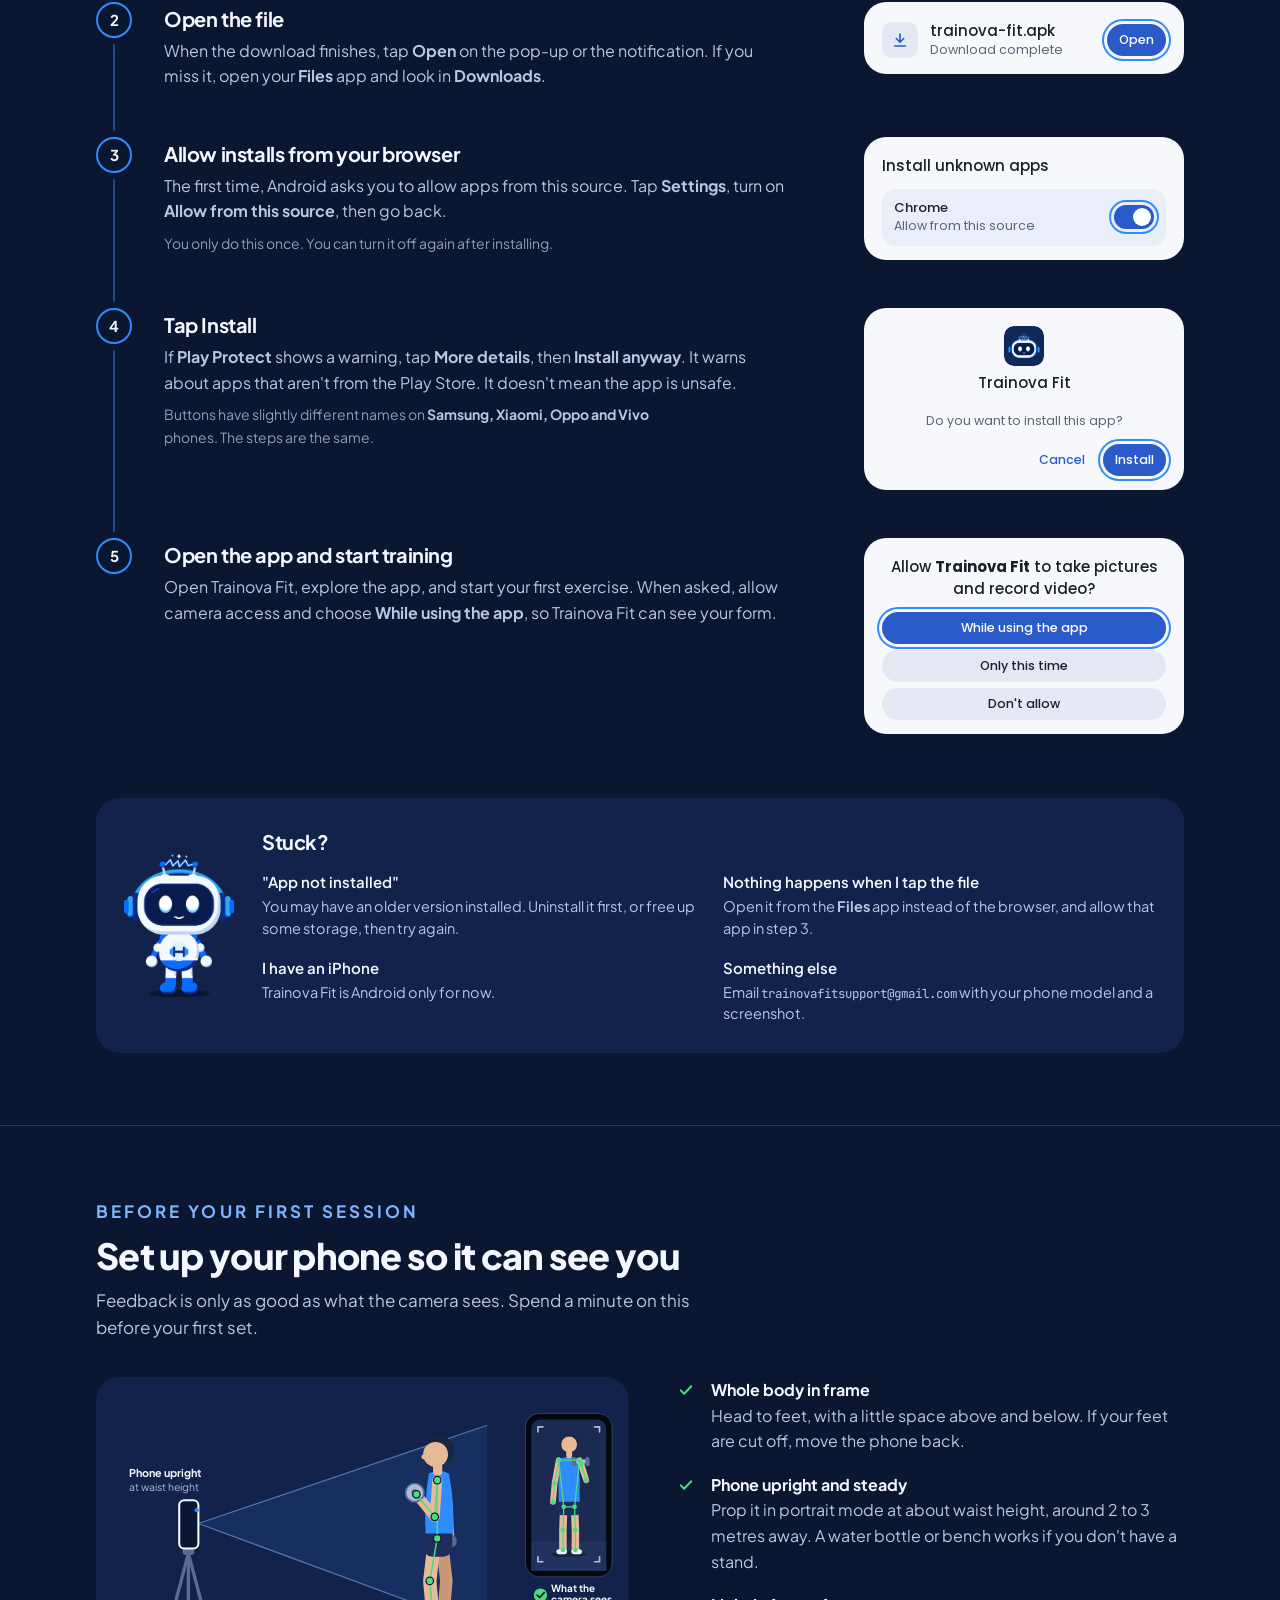
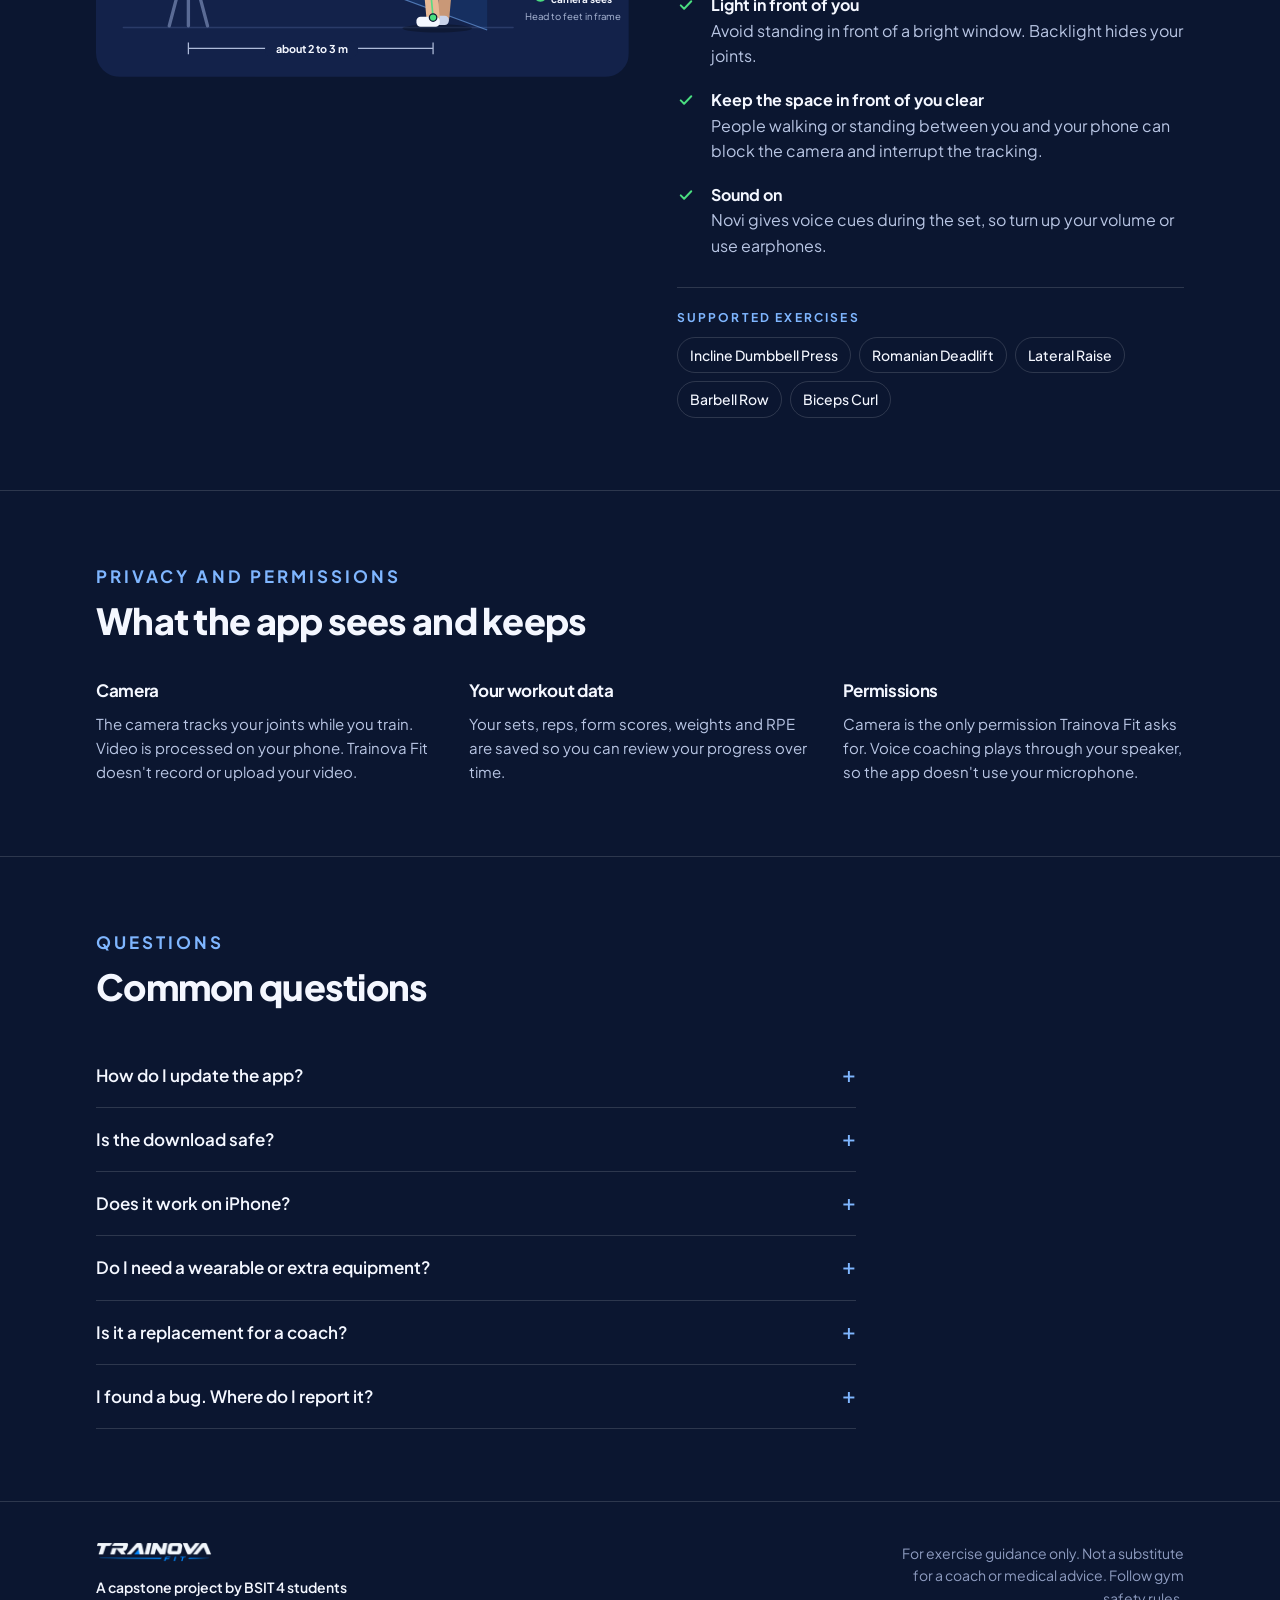
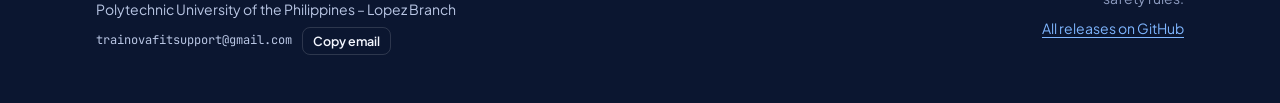
==== commit 99e1147d: "Update fmt.Println to output 'Goodbye World'" ====
--- a/index.html
+++ b/index.html
@@ -36,6 +36,7 @@
 @media (prefers-reduced-motion:reduce){html{scroll-behavior:auto}}
 body{margin:0;background:var(--navy);color:var(--body);font-family:var(--f-sans);font-size:16px;line-height:1.6;-webkit-font-smoothing:antialiased}
 img{max-width:100%;display:block}
+.phone img{max-width:none}
 a{color:var(--accent-ink);text-underline-offset:3px}
 a:hover{color:var(--ink)}
 :focus-visible{outline:2px solid var(--accent-ink);outline-offset:3px;border-radius:6px}
@@ -58,7 +59,7 @@
 /* Hero: headline full width (like the poster), then CTA left + phones right */
 .hero{padding-block:40px 72px}
 .hero-head{max-width:880px}
-.hero h1{font-size:clamp(34px, 5.6vw, 64px);line-height:1.06;font-weight:800;letter-spacing:-.03em}
+.hero h1{font-size:clamp(28px, 7.6vw, 64px);line-height:1.06;font-weight:800;letter-spacing:-.03em}
 .hero h1 em{font-style:normal;color:var(--accent)}
 .hero .sub{margin-top:18px;font-size:clamp(17px, 2vw, 21px);line-height:1.45;color:var(--body);max-width:40ch;font-weight:500}
 .hero-body{margin-top:48px;display:grid;grid-template-columns:minmax(0,1fr) auto;gap:48px;align-items:start}
@@ -78,14 +79,13 @@
 .qr svg{display:block;width:100%;height:100%}
 .qr-card p{font-size:14px;line-height:1.45;max-width:20ch}
 .qr-card strong{display:block;color:var(--ink);font-size:15px;margin-bottom:2px}
-.novi-hero{width:104px;height:auto;flex-shrink:0}
 
 /* Phones (exact copy of the poster mockups, scaled) */
 .phones{display:flex;gap:28px;align-items:flex-start;justify-content:center}
-.phone-slot{--s:.8;width:calc(336px * var(--s));display:flex;flex-direction:column;gap:12px}
-.phone-slot.lower{margin-top:calc(36px * var(--s))}
-.phone-box{position:relative;width:calc(336px * var(--s));height:calc(709px * var(--s))}
-.phone{position:absolute;left:0;top:0;width:336px;height:709px;transform:scale(var(--s));transform-origin:0 0}
+.phone-slot{--s:1.14;width:calc(236px * var(--s));display:flex;flex-direction:column;gap:12px}
+.phone-slot.lower{margin-top:calc(16px * var(--s))}
+.phone-box{position:relative;width:calc(236px * var(--s));height:calc(522px * var(--s))}
+.phone{position:absolute;left:0;top:0;width:236px;height:522px;transform:scale(var(--s));transform-origin:0 0}
 .phone-slot figcaption{display:flex;flex-direction:column;gap:2px;padding-left:4px}
 .phone-slot figcaption b{color:var(--ink);font-size:16px}
 .phone-slot figcaption span{font-size:13.5px;color:var(--muted);line-height:1.4}
@@ -184,16 +184,16 @@
 /* Responsive */
 @media (max-width:1023px){
   .hero-body{grid-template-columns:minmax(0,1fr);gap:56px}
-  .phone-slot{--s:.78}
+  .phone-slot{--s:1.1}
   .step{grid-template-columns:44px minmax(0,1fr)}
   .shot{grid-column:2;justify-self:start}
   .setup{grid-template-columns:minmax(0,1fr)}
   .privacy{grid-template-columns:minmax(0,1fr)}
 }
 @media (max-width:720px){
-  .phone-slot{--s:.62}
+  .phone-slot{--s:.88}
   .phones{gap:16px}
-  .handoff .qr-card{display:none}
+  .handoff{display:none}
   .stuck{grid-template-columns:minmax(0,1fr)}
   .stuck img{width:84px}
   .stuck dl{grid-template-columns:minmax(0,1fr)}
@@ -203,13 +203,16 @@
   .section{padding-block:56px}
 }
 @media (max-width:480px){
-  .phone-slot{--s:.5}
-  .phones{gap:12px}
+  .specs{flex-direction:column;gap:2px}
+  .specs span+span::before{content:none}
+  .phones{flex-direction:column;align-items:center;gap:36px}
+  .phone-slot{--s:1.2}
+  .phone-slot.lower{margin-top:0}
   .step{grid-template-columns:36px minmax(0,1fr);gap:16px 14px}
   .shot{grid-column:2}
   .btn{width:100%}
 }
-@media (max-width:380px){ .phone-slot{--s:.45} }
+@media (max-width:380px){ .phone-slot{--s:1.15} }
 </style>
 </head>
 <body>
@@ -244,8 +247,8 @@
         </a>
         <p class="specs">
           <span>Version <span class="mono" data-k="version" data-confirm>1.0.0</span></span>
-          <span><span class="mono" data-k="size" data-confirm>48 MB</span></span>
-          <span>Android <span data-k="minAndroid" data-confirm>12</span> and above</span>
+          <span>Size <span class="mono" data-k="size" data-confirm>48 MB</span></span>
+          <span>Android <span data-k="minAndroid" data-confirm>11</span> and above</span>
         </p>
         <p class="routine">Make it part of your routine. Train with it for a month and see how your form improves.</p>
         <p class="alt-links">New to installing APKs? <a href="#install">Follow the 5 steps below.</a></p>
@@ -256,105 +259,141 @@
           <div class="qr" role="img" aria-label="QR code for trainova-fit.github.io/trainova-fit-release"><svg viewBox="0 0 49 49" width="148" height="148" aria-hidden="true"><path fill="#0B1630" d="M4,4H5V5H4zM5,4H6V5H5zM6,4H7V5H6zM7,4H8V5H7zM8,4H9V5H8zM9,4H10V5H9zM10,4H11V5H10zM13,4H14V5H13zM14,4H15V5H14zM15,4H16V5H15zM17,4H18V5H17zM18,4H19V5H18zM20,4H21V5H20zM23,4H24V5H23zM25,4H26V5H25zM29,4H30V5H29zM30,4H31V5H30zM31,4H32V5H31zM33,4H34V5H33zM34,4H35V5H34zM38,4H39V5H38zM39,4H40V5H39zM40,4H41V5H40zM41,4H42V5H41zM42,4H43V5H42zM43,4H44V5H43zM44,4H45V5H44zM4,5H5V6H4zM10,5H11V6H10zM12,5H13V6H12zM13,5H14V6H13zM15,5H16V6H15zM16,5H17V6H16zM17,5H18V6H17zM18,5H19V6H18zM21,5H22V6H21zM22,5H23V6H22zM25,5H26V6H25zM27,5H28V6H27zM29,5H30V6H29zM30,5H31V6H30zM33,5H34V6H33zM35,5H36V6H35zM36,5H37V6H36zM38,5H39V6H38zM44,5H45V6H44zM4,6H5V7H4zM6,6H7V7H6zM7,6H8V7H7zM8,6H9V7H8zM10,6H11V7H10zM15,6H16V7H15zM16,6H17V7H16zM17,6H18V7H17zM18,6H19V7H18zM19,6H20V7H19zM21,6H22V7H21zM24,6H25V7H24zM25,6H26V7H25zM30,6H31V7H30zM31,6H32V7H31zM35,6H36V7H35zM36,6H37V7H36zM38,6H39V7H38zM40,6H41V7H40zM41,6H42V7H41zM42,6H43V7H42zM44,6H45V7H44zM4,7H5V8H4zM6,7H7V8H6zM7,7H8V8H7zM8,7H9V8H8zM10,7H11V8H10zM14,7H15V8H14zM18,7H19V8H18zM20,7H21V8H20zM22,7H23V8H22zM25,7H26V8H25zM26,7H27V8H26zM31,7H32V8H31zM32,7H33V8H32zM33,7H34V8H33zM34,7H35V8H34zM36,7H37V8H36zM38,7H39V8H38zM40,7H41V8H40zM41,7H42V8H41zM42,7H43V8H42zM44,7H45V8H44zM4,8H5V9H4zM6,8H7V9H6zM7,8H8V9H7zM8,8H9V9H8zM10,8H11V9H10zM14,8H15V9H14zM15,8H16V9H15zM16,8H17V9H16zM17,8H18V9H17zM18,8H19V9H18zM21,8H22V9H21zM23,8H24V9H23zM26,8H27V9H26zM27,8H28V9H27zM28,8H29V9H28zM31,8H32V9H31zM32,8H33V9H32zM34,8H35V9H34zM38,8H39V9H38zM40,8H41V9H40zM41,8H42V9H41zM42,8H43V9H42zM44,8H45V9H44zM4,9H5V10H4zM10,9H11V10H10zM12,9H13V10H12zM13,9H14V10H13zM14,9H15V10H14zM15,9H16V10H15zM16,9H17V10H16zM19,9H20V10H19zM20,9H21V10H20zM22,9H23V10H22zM23,9H24V10H23zM25,9H26V10H25zM26,9H27V10H26zM28,9H29V10H28zM30,9H31V10H30zM35,9H36V10H35zM38,9H39V10H38zM44,9H45V10H44zM4,10H5V11H4zM5,10H6V11H5zM6,10H7V11H6zM7,10H8V11H7zM8,10H9V11H8zM9,10H10V11H9zM10,10H11V11H10zM12,10H13V11H12zM14,10H15V11H14zM16,10H17V11H16zM18,10H19V11H18zM20,10H21V11H20zM22,10H23V11H22zM24,10H25V11H24zM26,10H27V11H26zM28,10H29V11H28zM30,10H31V11H30zM32,10H33V11H32zM34,10H35V11H34zM36,10H37V11H36zM38,10H39V11H38zM39,10H40V11H39zM40,10H41V11H40zM41,10H42V11H41zM42,10H43V11H42zM43,10H44V11H43zM44,10H45V11H44zM12,11H13V12H12zM15,11H16V12H15zM16,11H17V12H16zM17,11H18V12H17zM18,11H19V12H18zM20,11H21V12H20zM23,11H24V12H23zM24,11H25V12H24zM25,11H26V12H25zM26,11H27V12H26zM27,11H28V12H27zM28,11H29V12H28zM30,11H31V12H30zM33,11H34V12H33zM8,12H9V13H8zM9,12H10V13H9zM10,12H11V13H10zM11,12H12V13H11zM13,12H14V13H13zM14,12H15V13H14zM21,12H22V13H21zM28,12H29V13H28zM30,12H31V13H30zM31,12H32V13H31zM33,12H34V13H33zM38,12H39V13H38zM39,12H40V13H39zM43,12H44V13H43zM4,13H5V14H4zM6,13H7V14H6zM11,13H12V14H11zM12,13H13V14H12zM13,13H14V14H13zM15,13H16V14H15zM16,13H17V14H16zM19,13H20V14H19zM20,13H21V14H20zM21,13H22V14H21zM22,13H23V14H22zM25,13H26V14H25zM26,13H27V14H26zM27,13H28V14H27zM30,13H31V14H30zM31,13H32V14H31zM32,13H33V14H32zM38,13H39V14H38zM39,13H40V14H39zM40,13H41V14H40zM41,13H42V14H41zM44,13H45V14H44zM4,14H5V15H4zM6,14H7V15H6zM8,14H9V15H8zM9,14H10V15H9zM10,14H11V15H10zM16,14H17V15H16zM17,14H18V15H17zM20,14H21V15H20zM21,14H22V15H21zM22,14H23V15H22zM23,14H24V15H23zM25,14H26V15H25zM29,14H30V15H29zM30,14H31V15H30zM31,14H32V15H31zM32,14H33V15H32zM33,14H34V15H33zM34,14H35V15H34zM36,14H37V15H36zM37,14H38V15H37zM38,14H39V15H38zM44,14H45V15H44zM4,15H5V16H4zM5,15H6V16H5zM6,15H7V16H6zM8,15H9V16H8zM9,15H10V16H9zM12,15H13V16H12zM13,15H14V16H13zM14,15H15V16H14zM19,15H20V16H19zM22,15H23V16H22zM23,15H24V16H23zM24,15H25V16H24zM27,15H28V16H27zM29,15H30V16H29zM33,15H34V16H33zM35,15H36V16H35zM36,15H37V16H36zM38,15H39V16H38zM39,15H40V16H39zM41,15H42V16H41zM43,15H44V16H43zM5,16H6V17H5zM6,16H7V17H6zM8,16H9V17H8zM9,16H10V17H9zM10,16H11V17H10zM15,16H16V17H15zM16,16H17V17H16zM18,16H19V17H18zM20,16H21V17H20zM23,16H24V17H23zM24,16H25V17H24zM27,16H28V17H27zM28,16H29V17H28zM29,16H30V17H29zM31,16H32V17H31zM33,16H34V17H33zM36,16H37V17H36zM37,16H38V17H37zM39,16H40V17H39zM5,17H6V18H5zM8,17H9V18H8zM14,17H15V18H14zM15,17H16V18H15zM18,17H19V18H18zM22,17H23V18H22zM23,17H24V18H23zM28,17H29V18H28zM29,17H30V18H29zM30,17H31V18H30zM32,17H33V18H32zM34,17H35V18H34zM35,17H36V18H35zM36,17H37V18H36zM37,17H38V18H37zM38,17H39V18H38zM39,17H40V18H39zM40,17H41V18H40zM41,17H42V18H41zM42,17H43V18H42zM44,17H45V18H44zM4,18H5V19H4zM8,18H9V19H8zM10,18H11V19H10zM11,18H12V19H11zM14,18H15V19H14zM15,18H16V19H15zM18,18H19V19H18zM19,18H20V19H19zM22,18H23V19H22zM25,18H26V19H25zM26,18H27V19H26zM27,18H28V19H27zM28,18H29V19H28zM30,18H31V19H30zM32,18H33V19H32zM33,18H34V19H33zM36,18H37V19H36zM37,18H38V19H37zM38,18H39V19H38zM41,18H42V19H41zM43,18H44V19H43zM44,18H45V19H44zM4,19H5V20H4zM6,19H7V20H6zM7,19H8V20H7zM11,19H12V20H11zM12,19H13V20H12zM14,19H15V20H14zM15,19H16V20H15zM18,19H19V20H18zM21,19H22V20H21zM25,19H26V20H25zM26,19H27V20H26zM28,19H29V20H28zM29,19H30V20H29zM33,19H34V20H33zM34,19H35V20H34zM35,19H36V20H35zM36,19H37V20H36zM39,19H40V20H39zM40,19H41V20H40zM6,20H7V21H6zM7,20H8V21H7zM8,20H9V21H8zM9,20H10V21H9zM10,20H11V21H10zM16,20H17V21H16zM20,20H21V21H20zM21,20H22V21H21zM23,20H24V21H23zM24,20H25V21H24zM25,20H26V21H25zM28,20H29V21H28zM31,20H32V21H31zM32,20H33V21H32zM33,20H34V21H33zM34,20H35V21H34zM39,20H40V21H39zM41,20H42V21H41zM43,20H44V21H43zM44,20H45V21H44zM4,21H5V22H4zM5,21H6V22H5zM6,21H7V22H6zM7,21H8V22H7zM8,21H9V22H8zM9,21H10V22H9zM11,21H12V22H11zM12,21H13V22H12zM13,21H14V22H13zM14,21H15V22H14zM18,21H19V22H18zM20,21H21V22H20zM24,21H25V22H24zM26,21H27V22H26zM27,21H28V22H27zM31,21H32V22H31zM32,21H33V22H32zM34,21H35V22H34zM37,21H38V22H37zM38,21H39V22H38zM39,21H40V22H39zM40,21H41V22H40zM44,21H45V22H44zM4,22H5V23H4zM6,22H7V23H6zM7,22H8V23H7zM8,22H9V23H8zM10,22H11V23H10zM12,22H13V23H12zM14,22H15V23H14zM16,22H17V23H16zM20,22H21V23H20zM23,22H24V23H23zM24,22H25V23H24zM25,22H26V23H25zM28,22H29V23H28zM30,22H31V23H30zM31,22H32V23H31zM33,22H34V23H33zM36,22H37V23H36zM38,22H39V23H38zM39,22H40V23H39zM41,22H42V23H41zM42,22H43V23H42zM44,22H45V23H44zM6,23H7V24H6zM11,23H12V24H11zM12,23H13V24H12zM13,23H14V24H13zM14,23H15V24H14zM15,23H16V24H15zM19,23H20V24H19zM20,23H21V24H20zM21,23H22V24H21zM22,23H23V24H22zM24,23H25V24H24zM25,23H26V24H25zM26,23H27V24H26zM31,23H32V24H31zM32,23H33V24H32zM33,23H34V24H33zM34,23H35V24H34zM35,23H36V24H35zM36,23H37V24H36zM37,23H38V24H37zM38,23H39V24H38zM39,23H40V24H39zM41,23H42V24H41zM43,23H44V24H43zM4,24H5V25H4zM7,24H8V25H7zM10,24H11V25H10zM11,24H12V25H11zM15,24H16V25H15zM19,24H20V25H19zM20,24H21V25H20zM21,24H22V25H21zM23,24H24V25H23zM28,24H29V25H28zM30,24H31V25H30zM31,24H32V25H31zM34,24H35V25H34zM36,24H37V25H36zM43,24H44V25H43zM4,25H5V26H4zM5,25H6V26H5zM7,25H8V26H7zM8,25H9V26H8zM9,25H10V26H9zM13,25H14V26H13zM14,25H15V26H14zM15,25H16V26H15zM16,25H17V26H16zM18,25H19V26H18zM20,25H21V26H20zM24,25H25V26H24zM28,25H29V26H28zM29,25H30V26H29zM31,25H32V26H31zM38,25H39V26H38zM39,25H40V26H39zM40,25H41V26H40zM42,25H43V26H42zM44,25H45V26H44zM4,26H5V27H4zM7,26H8V27H7zM8,26H9V27H8zM10,26H11V27H10zM11,26H12V27H11zM15,26H16V27H15zM16,26H17V27H16zM19,26H20V27H19zM23,26H24V27H23zM26,26H27V27H26zM27,26H28V27H27zM28,26H29V27H28zM29,26H30V27H29zM30,26H31V27H30zM31,26H32V27H31zM32,26H33V27H32zM36,26H37V27H36zM37,26H38V27H37zM41,26H42V27H41zM44,26H45V27H44zM4,27H5V28H4zM6,27H7V28H6zM11,27H12V28H11zM12,27H13V28H12zM14,27H15V28H14zM15,27H16V28H15zM16,27H17V28H16zM18,27H19V28H18zM19,27H20V28H19zM20,27H21V28H20zM21,27H22V28H21zM22,27H23V28H22zM24,27H25V28H24zM27,27H28V28H27zM29,27H30V28H29zM32,27H33V28H32zM33,27H34V28H33zM35,27H36V28H35zM36,27H37V28H36zM38,27H39V28H38zM41,27H42V28H41zM43,27H44V28H43zM44,27H45V28H44zM4,28H5V29H4zM6,28H7V29H6zM8,28H9V29H8zM10,28H11V29H10zM11,28H12V29H11zM12,28H13V29H12zM13,28H14V29H13zM16,28H17V29H16zM17,28H18V29H17zM18,28H19V29H18zM21,28H22V29H21zM22,28H23V29H22zM23,28H24V29H23zM24,28H25V29H24zM25,28H26V29H25zM27,28H28V29H27zM28,28H29V29H28zM30,28H31V29H30zM33,28H34V29H33zM35,28H36V29H35zM36,28H37V29H36zM37,28H38V29H37zM41,28H42V29H41zM43,28H44V29H43zM11,29H12V30H11zM12,29H13V30H12zM13,29H14V30H13zM14,29H15V30H14zM16,29H17V30H16zM17,29H18V30H17zM18,29H19V30H18zM24,29H25V30H24zM27,29H28V30H27zM28,29H29V30H28zM29,29H30V30H29zM30,29H31V30H30zM31,29H32V30H31zM32,29H33V30H32zM33,29H34V30H33zM34,29H35V30H34zM36,29H37V30H36zM38,29H39V30H38zM39,29H40V30H39zM40,29H41V30H40zM42,29H43V30H42zM43,29H44V30H43zM44,29H45V30H44zM4,30H5V31H4zM6,30H7V31H6zM7,30H8V31H7zM8,30H9V31H8zM9,30H10V31H9zM10,30H11V31H10zM11,30H12V31H11zM14,30H15V31H14zM15,30H16V31H15zM16,30H17V31H16zM19,30H20V31H19zM21,30H22V31H21zM22,30H23V31H22zM23,30H24V31H23zM24,30H25V31H24zM27,30H28V31H27zM28,30H29V31H28zM31,30H32V31H31zM33,30H34V31H33zM36,30H37V31H36zM37,30H38V31H37zM38,30H39V31H38zM39,30H40V31H39zM40,30H41V31H40zM44,30H45V31H44zM5,31H6V32H5zM6,31H7V32H6zM7,31H8V32H7zM9,31H10V32H9zM11,31H12V32H11zM16,31H17V32H16zM17,31H18V32H17zM19,31H20V32H19zM21,31H22V32H21zM22,31H23V32H22zM25,31H26V32H25zM27,31H28V32H27zM28,31H29V32H28zM30,31H31V32H30zM31,31H32V32H31zM32,31H33V32H32zM33,31H34V32H33zM35,31H36V32H35zM36,31H37V32H36zM39,31H40V32H39zM41,31H42V32H41zM44,31H45V32H44zM4,32H5V33H4zM6,32H7V33H6zM8,32H9V33H8zM10,32H11V33H10zM11,32H12V33H11zM12,32H13V33H12zM14,32H15V33H14zM16,32H17V33H16zM17,32H18V33H17zM19,32H20V33H19zM21,32H22V33H21zM24,32H25V33H24zM26,32H27V33H26zM29,32H30V33H29zM30,32H31V33H30zM31,32H32V33H31zM32,32H33V33H32zM33,32H34V33H33zM36,32H37V33H36zM37,32H38V33H37zM43,32H44V33H43zM44,32H45V33H44zM4,33H5V34H4zM5,33H6V34H5zM6,33H7V34H6zM11,33H12V34H11zM19,33H20V34H19zM20,33H21V34H20zM21,33H22V34H21zM23,33H24V34H23zM29,33H30V34H29zM33,33H34V34H33zM36,33H37V34H36zM38,33H39V34H38zM39,33H40V34H39zM40,33H41V34H40zM44,33H45V34H44zM6,34H7V35H6zM9,34H10V35H9zM10,34H11V35H10zM11,34H12V35H11zM13,34H14V35H13zM21,34H22V35H21zM25,34H26V35H25zM26,34H27V35H26zM27,34H28V35H27zM28,34H29V35H28zM31,34H32V35H31zM33,34H34V35H33zM34,34H35V35H34zM36,34H37V35H36zM37,34H38V35H37zM39,34H40V35H39zM40,34H41V35H40zM41,34H42V35H41zM44,34H45V35H44zM7,35H8V36H7zM9,35H10V36H9zM11,35H12V36H11zM12,35H13V36H12zM13,35H14V36H13zM18,35H19V36H18zM20,35H21V36H20zM21,35H22V36H21zM22,35H23V36H22zM25,35H26V36H25zM27,35H28V36H27zM28,35H29V36H28zM29,35H30V36H29zM31,35H32V36H31zM32,35H33V36H32zM33,35H34V36H33zM34,35H35V36H34zM36,35H37V36H36zM37,35H38V36H37zM41,35H42V36H41zM44,35H45V36H44zM4,36H5V37H4zM5,36H6V37H5zM9,36H10V37H9zM10,36H11V37H10zM11,36H12V37H11zM14,36H15V37H14zM15,36H16V37H15zM18,36H19V37H18zM23,36H24V37H23zM25,36H26V37H25zM26,36H27V37H26zM33,36H34V37H33zM35,36H36V37H35zM36,36H37V37H36zM37,36H38V37H37zM38,36H39V37H38zM39,36H40V37H39zM40,36H41V37H40zM41,36H42V37H41zM44,36H45V37H44zM12,37H13V38H12zM15,37H16V38H15zM16,37H17V38H16zM18,37H19V38H18zM20,37H21V38H20zM25,37H26V38H25zM26,37H27V38H26zM27,37H28V38H27zM30,37H31V38H30zM31,37H32V38H31zM32,37H33V38H32zM33,37H34V38H33zM34,37H35V38H34zM35,37H36V38H35zM36,37H37V38H36zM40,37H41V38H40zM42,37H43V38H42zM43,37H44V38H43zM44,37H45V38H44zM4,38H5V39H4zM5,38H6V39H5zM6,38H7V39H6zM7,38H8V39H7zM8,38H9V39H8zM9,38H10V39H9zM10,38H11V39H10zM12,38H13V39H12zM16,38H17V39H16zM18,38H19V39H18zM19,38H20V39H19zM22,38H23V39H22zM23,38H24V39H23zM24,38H25V39H24zM25,38H26V39H25zM26,38H27V39H26zM29,38H30V39H29zM30,38H31V39H30zM31,38H32V39H31zM32,38H33V39H32zM34,38H35V39H34zM35,38H36V39H35zM36,38H37V39H36zM38,38H39V39H38zM40,38H41V39H40zM44,38H45V39H44zM4,39H5V40H4zM10,39H11V40H10zM12,39H13V40H12zM13,39H14V40H13zM14,39H15V40H14zM15,39H16V40H15zM16,39H17V40H16zM18,39H19V40H18zM21,39H22V40H21zM24,39H25V40H24zM25,39H26V40H25zM27,39H28V40H27zM28,39H29V40H28zM35,39H36V40H35zM36,39H37V40H36zM40,39H41V40H40zM41,39H42V40H41zM4,40H5V41H4zM6,40H7V41H6zM7,40H8V41H7zM8,40H9V41H8zM10,40H11V41H10zM12,40H13V41H12zM13,40H14V41H13zM17,40H18V41H17zM19,40H20V41H19zM20,40H21V41H20zM28,40H29V41H28zM30,40H31V41H30zM35,40H36V41H35zM36,40H37V41H36zM37,40H38V41H37zM38,40H39V41H38zM39,40H40V41H39zM40,40H41V41H40zM43,40H44V41H43zM44,40H45V41H44zM4,41H5V42H4zM6,41H7V42H6zM7,41H8V42H7zM8,41H9V42H8zM10,41H11V42H10zM13,41H14V42H13zM14,41H15V42H14zM17,41H18V42H17zM21,41H22V42H21zM25,41H26V42H25zM26,41H27V42H26zM29,41H30V42H29zM31,41H32V42H31zM32,41H33V42H32zM34,41H35V42H34zM35,41H36V42H35zM39,41H40V42H39zM43,41H44V42H43zM44,41H45V42H44zM4,42H5V43H4zM6,42H7V43H6zM7,42H8V43H7zM8,42H9V43H8zM10,42H11V43H10zM14,42H15V43H14zM17,42H18V43H17zM19,42H20V43H19zM26,42H27V43H26zM29,42H30V43H29zM30,42H31V43H30zM31,42H32V43H31zM33,42H34V43H33zM35,42H36V43H35zM36,42H37V43H36zM37,42H38V43H37zM43,42H44V43H43zM44,42H45V43H44zM4,43H5V44H4zM10,43H11V44H10zM15,43H16V44H15zM16,43H17V44H16zM18,43H19V44H18zM21,43H22V44H21zM22,43H23V44H22zM29,43H30V44H29zM31,43H32V44H31zM33,43H34V44H33zM34,43H35V44H34zM36,43H37V44H36zM39,43H40V44H39zM41,43H42V44H41zM43,43H44V44H43zM44,43H45V44H44zM4,44H5V45H4zM5,44H6V45H5zM6,44H7V45H6zM7,44H8V45H7zM8,44H9V45H8zM9,44H10V45H9zM10,44H11V45H10zM13,44H14V45H13zM14,44H15V45H14zM20,44H21V45H20zM23,44H24V45H23zM25,44H26V45H25zM26,44H27V45H26zM29,44H30V45H29zM33,44H34V45H33zM36,44H37V45H36zM38,44H39V45H38zM39,44H40V45H39zM40,44H41V45H40zM41,44H42V45H41zM43,44H44V45H43z"/><rect x="17.885" y="17.885" width="13.230" height="13.230" rx="2.646" fill="#fff"/><clipPath id="qr-ic"><rect x="19.110" y="19.110" width="10.780" height="10.780" rx="2.372"/></clipPath><image x="19.110" y="19.110" width="10.780" height="10.780" clip-path="url(#qr-ic)" href="[data-uri]"/></svg></div>
           <p><strong>On a computer?</strong>Scan this with your Android phone to open this page there.</p>
         </div>
-        <img class="novi-hero" src="[data-uri]" alt="Novi, the Trainova Fit coach" width="104" height="136">
       </div>
     </div>
 
     <div class="phones" aria-label="App screens">
       <figure class="phone-slot" style="margin:0">
         <div class="phone-box">
-          <div class="phone" style="box-sizing:border-box;padding:8px;border-radius:46px;background:#04070F;border:1px solid rgba(255,255,255,0.16);box-shadow:0 24px 48px rgba(0,0,0,0.35)">
-            <div style="position:relative;width:320px;height:693px;border-radius:38px;overflow:hidden;background:#F9F9F9;font-family:var(--f-app);line-height:normal">
-              <div style="position:absolute;left:0;top:0;width:320px;height:68px;background:#F9F9F9;display:flex;align-items:flex-end;justify-content:space-between;box-sizing:border-box;padding:0 16px 9px">
-                <svg aria-hidden="true" width="14" height="14" viewBox="0 0 24 24" fill="none" stroke="#111111" stroke-width="2.4" stroke-linecap="round" style="margin-bottom:9px"><path d="M5 5l14 14M19 5L5 19"/></svg>
-                <div style="display:flex;flex-direction:column;align-items:center;gap:1px"><span style="font-size:14px;font-weight:500;color:#111">Biceps Curl</span><span style="font-size:10px;font-weight:500;color:#2563EB">Set 2 of 4 · Target RPE 7.5</span></div>
-                <svg aria-hidden="true" width="15" height="15" viewBox="0 0 24 24" fill="none" stroke="#111111" stroke-width="2.2" stroke-linecap="round" stroke-linejoin="round" style="margin-bottom:9px"><path d="M20 12a8 8 0 1 1-2.34-5.66"/><path d="M20 4v4.5h-4.5"/></svg>
+          <div class="phone">
+<div style="width: 236px; height: 522px; box-sizing: border-box; padding: 6px; border-radius: 30px; background: #04070F; border: 1px solid rgba(255,255,255,0.18)">
+          <div style="position: relative; width: 224px; height: 510px; border-radius: 24px; overflow: hidden; background: #121316; font-family: 'Poppins', system-ui, sans-serif">
+            <div style="position: absolute; left: 0; top: 0; width: 224px; height: 46px; background: #121316; display: flex; align-items: flex-end; justify-content: space-between; box-sizing: border-box; padding: 0 11px 6px">
+              <svg aria-hidden="true" width="10" height="10" viewBox="0 0 24 24" fill="none" stroke="#FFFFFF" stroke-width="2.6" stroke-linecap="round" style="margin-bottom: 7px"><path d="M5 5l14 14M19 5L5 19"></path></svg>
+              <div style="display: flex; flex-direction: column; align-items: center">
+                <span style="font-size: 10px; font-weight: 500; color: #FFFFFF">Biceps Curl</span>
+                <span style="font-size: 7px; font-weight: 500; color: #4F8BFF">Set 4 of 4 · Target RPE 7.5</span>
               </div>
-              <img src="[data-uri]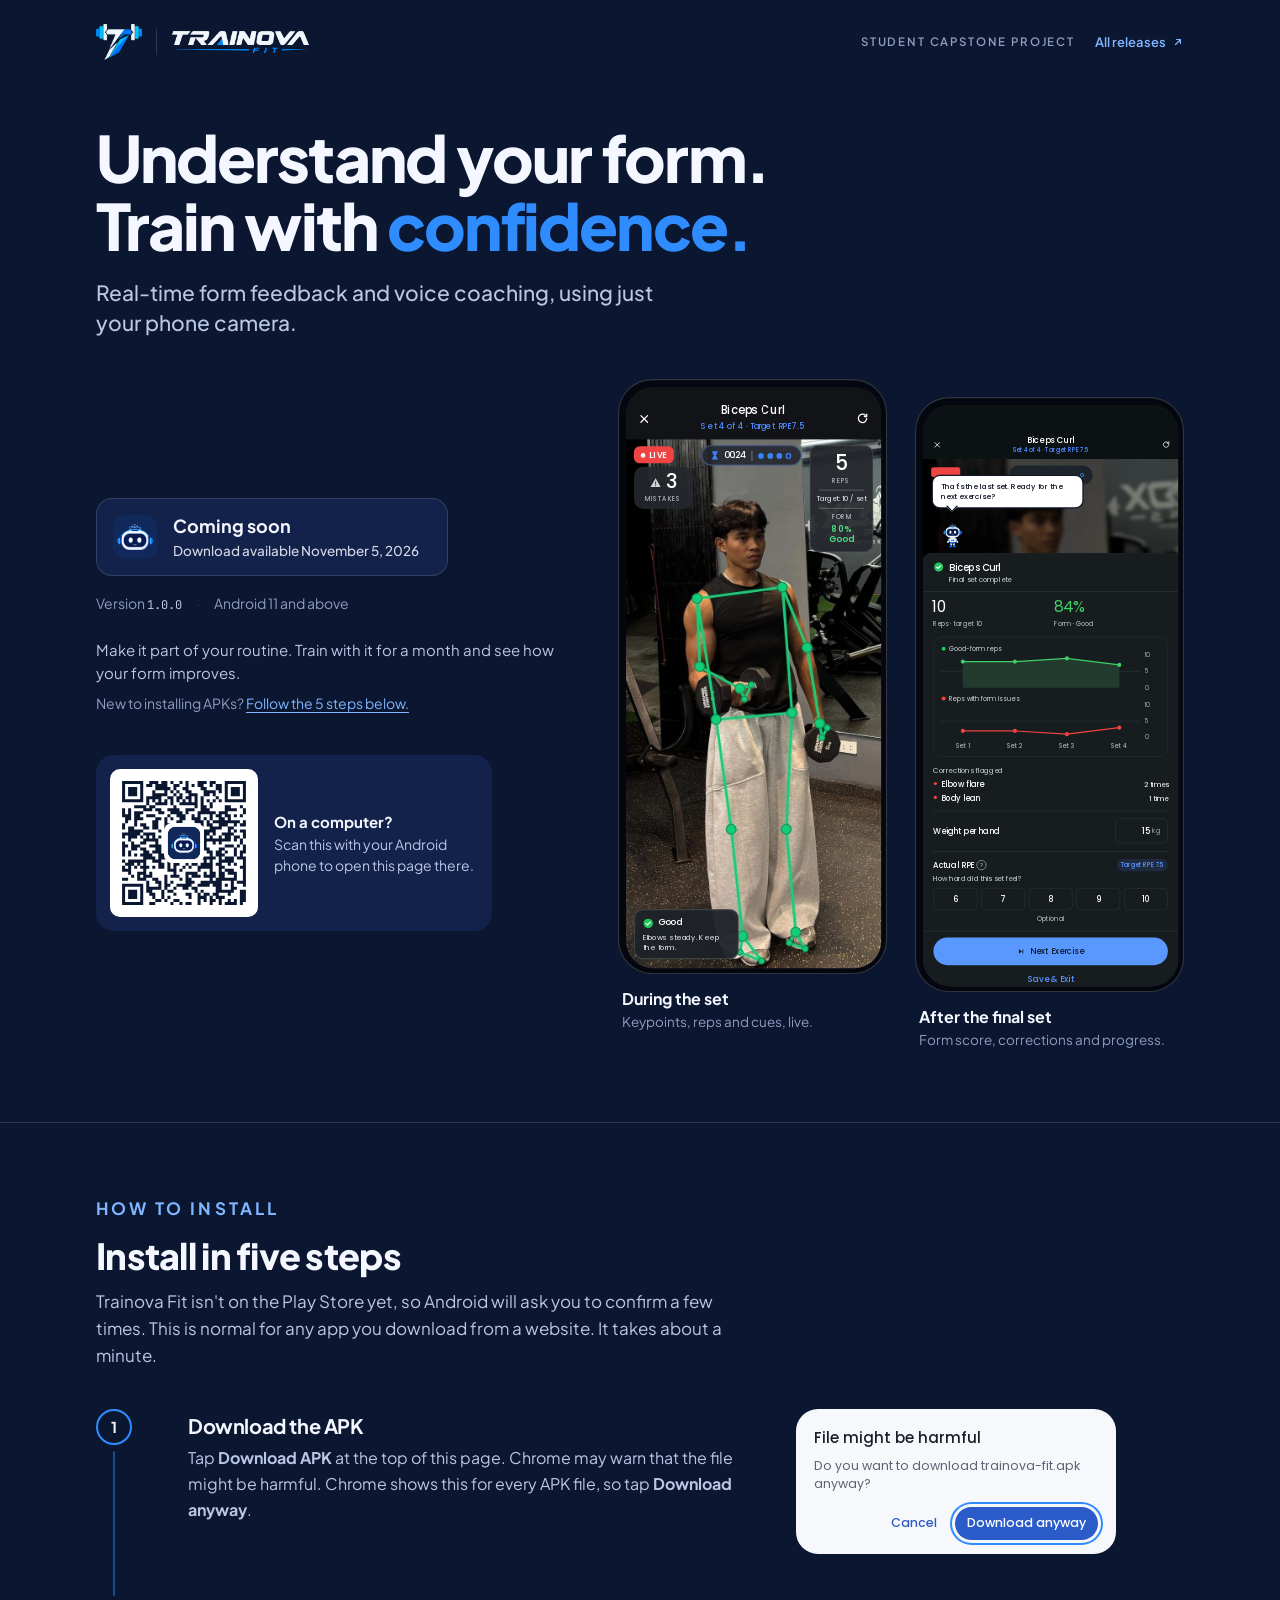
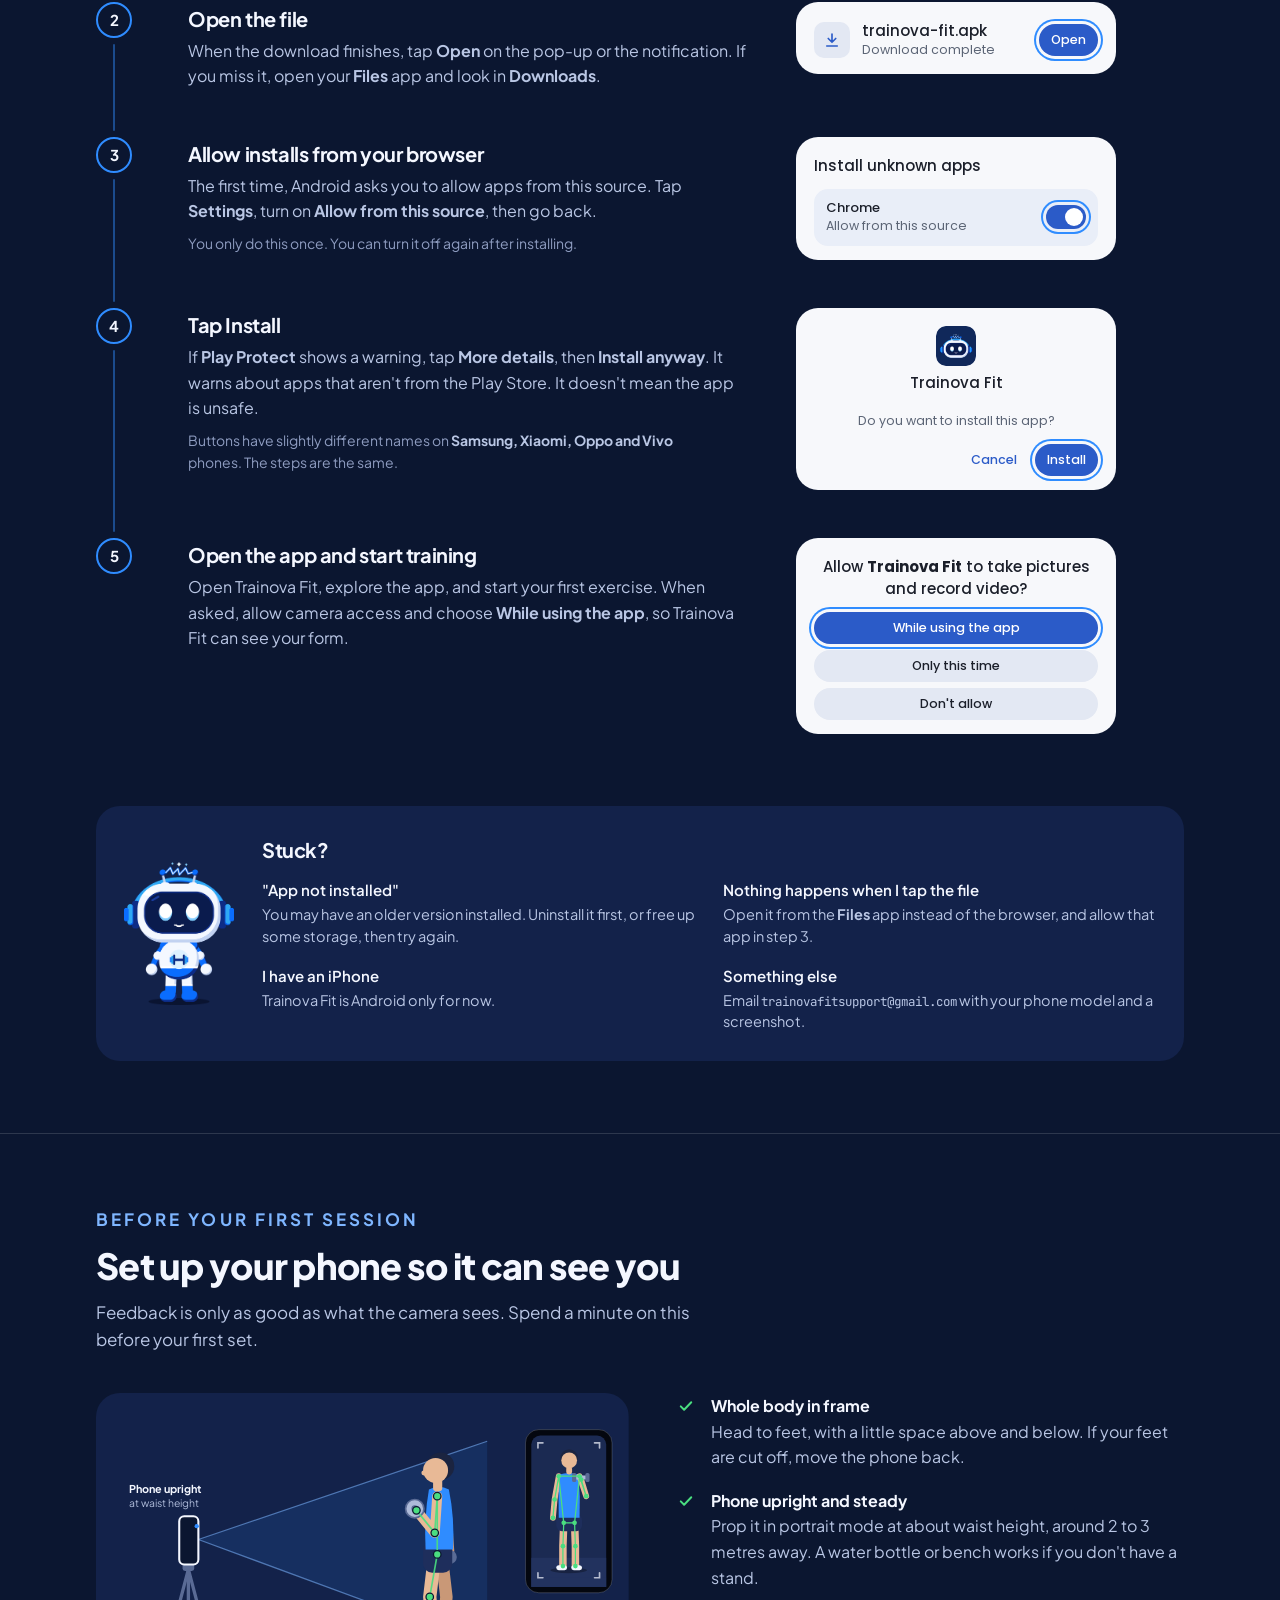
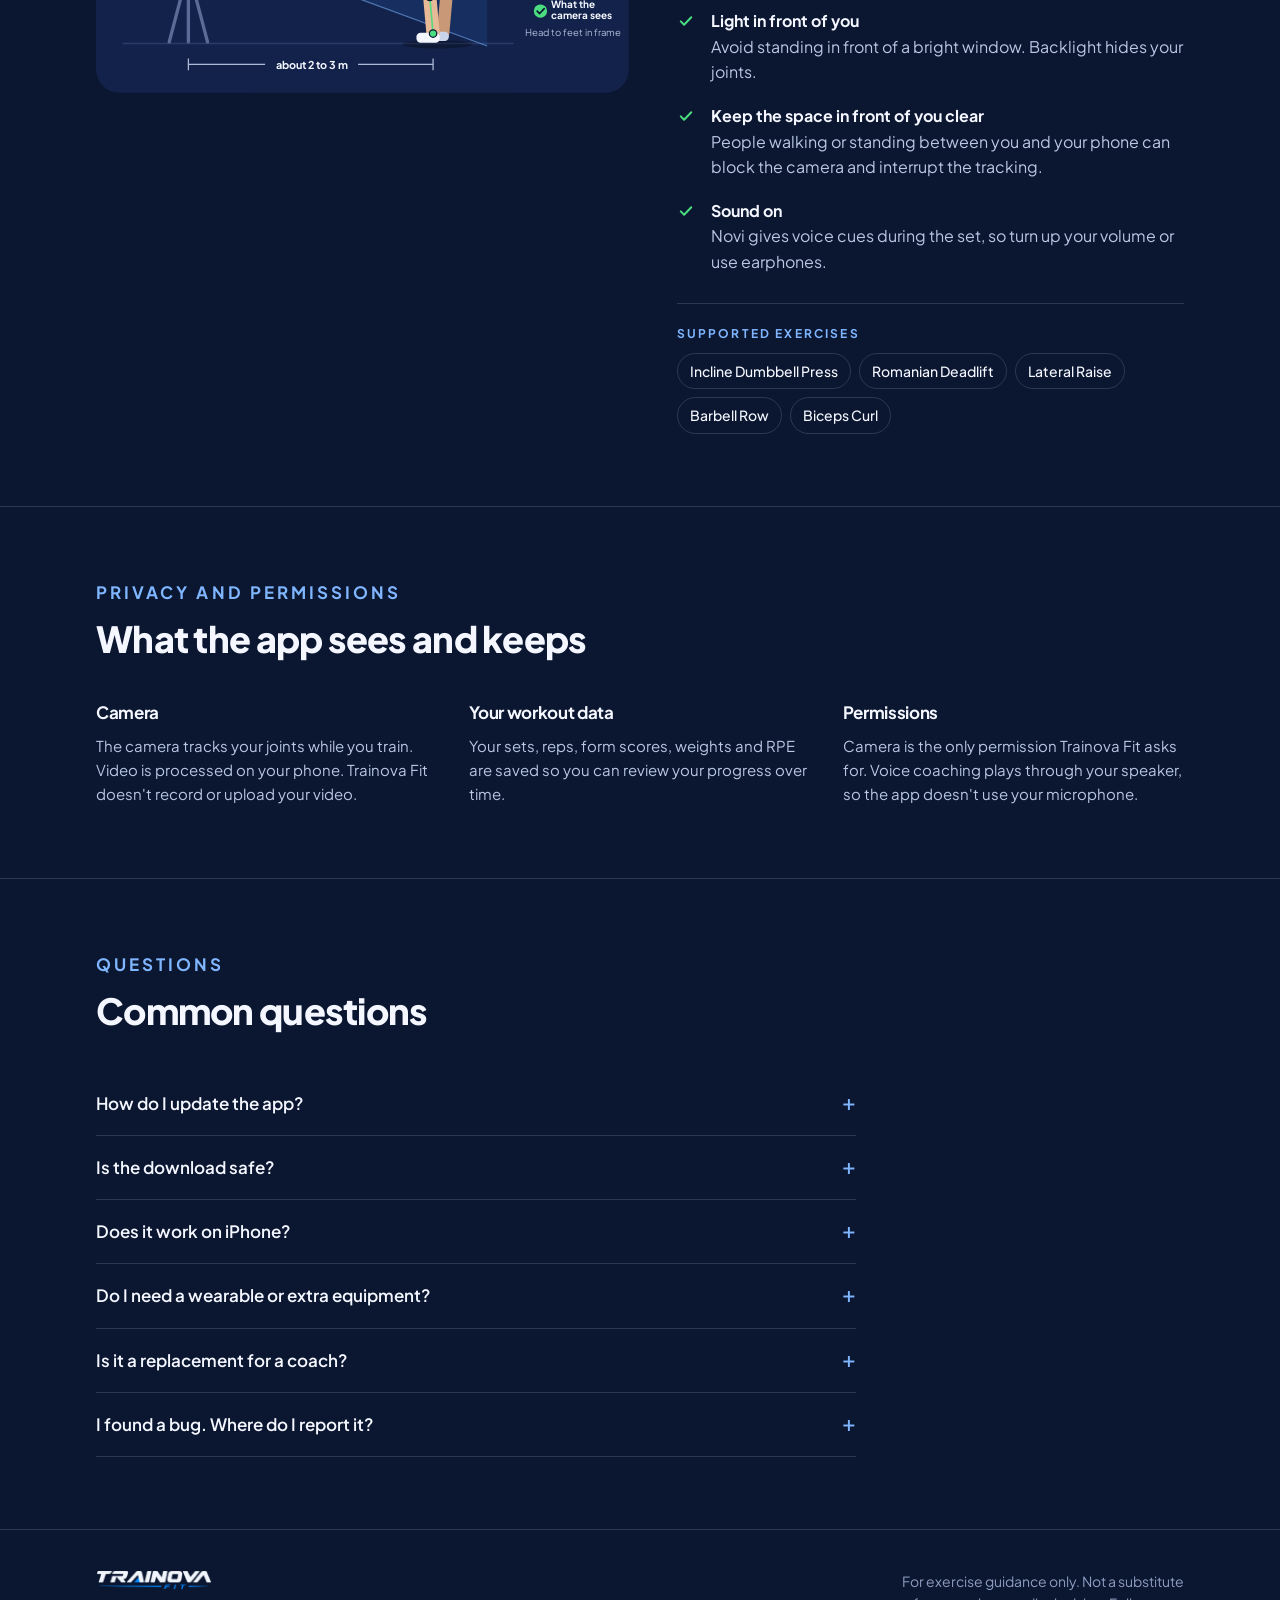
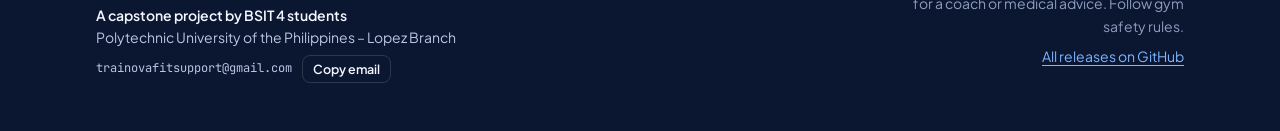
==== commit 07292fbd: "Update styles and layout in index.html" ====
--- a/index.html
+++ b/index.html
@@ -62,18 +62,21 @@
 .hero h1{font-size:clamp(28px, 7.6vw, 64px);line-height:1.06;font-weight:800;letter-spacing:-.03em}
 .hero h1 em{font-style:normal;color:var(--accent)}
 .hero .sub{margin-top:18px;font-size:clamp(17px, 2vw, 21px);line-height:1.45;color:var(--body);max-width:40ch;font-weight:500}
-.hero-body{margin-top:48px;display:grid;grid-template-columns:minmax(0,1fr) auto;gap:48px;align-items:start}
-.cta{display:flex;flex-direction:column;gap:12px;align-items:flex-start}
-.btn{display:inline-flex;align-items:center;gap:14px;padding:14px 24px 14px 14px;border-radius:16px;background:var(--accent);color:#fff;text-decoration:none;font-weight:700;font-size:18px;line-height:1.2;transition:background .15s}
+.hero-body{margin-top:40px;display:grid;grid-template-columns:minmax(0,1fr) auto;gap:56px;align-items:center}
+.cta{display:flex;flex-direction:column;gap:16px;align-items:flex-start}
+.cta .alt-links{margin-top:-8px}
+.btn{display:inline-flex;align-items:center;gap:16px;padding:16px 28px 16px 16px;border-radius:16px;background:var(--accent);color:#fff;text-decoration:none;font-weight:700;font-size:18px;line-height:1.2;transition:background .15s}
 .btn:hover{background:#1F7BEF;color:#fff}
+.btn.is-soon,.btn.is-soon:hover{background:var(--panel);color:var(--ink);border:1px solid var(--line);cursor:default}
 .btn img{width:44px;height:44px;border-radius:11px}
-.btn small{display:block;font-weight:500;font-size:13px;opacity:.85}
+.btn > span{display:flex;flex-direction:column;gap:5px}
+.btn small{display:block;font-weight:500;font-size:13.5px;line-height:1.3;opacity:.85}
 .specs{display:flex;flex-wrap:wrap;gap:6px 14px;color:var(--muted);font-size:14px}
 .specs span+span::before{content:"·";margin-right:14px;color:var(--line)}
 .specs .mono{color:var(--body)}
 .alt-links{font-size:14px;color:var(--muted)}
-.routine{font-size:15px;line-height:1.5;color:var(--body);max-width:44ch;padding-top:4px}
-.handoff{margin-top:36px;display:flex;align-items:flex-end;gap:20px}
+.routine{font-size:15px;line-height:1.5;color:var(--body);max-width:44ch;padding-top:8px}
+.handoff{margin-top:40px;display:flex;align-items:flex-end;gap:20px}
 .qr-card{display:flex;align-items:center;gap:16px;padding:14px 18px 14px 14px;border-radius:18px;background:var(--panel)}
 .qr{width:148px;height:148px;background:#fff;border-radius:10px;flex-shrink:0;overflow:hidden}
 .qr svg{display:block;width:100%;height:100%}
@@ -92,13 +95,13 @@
 
 /* Sections */
 .section{padding-block:72px;border-top:1px solid var(--line)}
-.section-head{display:flex;flex-direction:column;gap:10px;margin-bottom:36px;max-width:640px}
+.section-head{display:flex;flex-direction:column;gap:12px;margin-bottom:40px;max-width:640px}
 .section-head h2{font-size:clamp(26px, 3.4vw, 36px);line-height:1.15;font-weight:800}
 .section-head p{font-size:17px}
 
 /* Install steps */
 .steps{list-style:none;margin:0;padding:0;display:flex;flex-direction:column}
-.step{position:relative;display:grid;grid-template-columns:44px minmax(0,1fr) 320px;gap:20px 24px;padding-block:24px;align-items:start}
+.step{position:relative;display:grid;grid-template-columns:44px minmax(0,560px) 320px;gap:20px 48px;padding-block:24px;align-items:start;justify-content:start}
 .step h3{padding-top:4px}
 /* connector: runs from each number down to the next one */
 .step:not(:last-child)::before{content:"";position:absolute;left:17px;width:2px;top:calc(24px + 36px + 6px);bottom:calc(-24px + 6px);background:var(--accent);opacity:.45;border-radius:1px}
@@ -113,7 +116,7 @@
 .note b{color:var(--body)}
 
 /* Android prompt replicas */
-.shot{background:var(--sheet);color:var(--sheet-ink);border-radius:22px;padding:18px 18px 14px;font-family:var(--f-app);font-size:13px;line-height:1.45;width:100%;max-width:320px;justify-self:end}
+.shot{background:var(--sheet);color:var(--sheet-ink);border-radius:22px;padding:18px 18px 14px;font-family:var(--f-app);font-size:13px;line-height:1.45;width:100%;max-width:320px;justify-self:start}
 .shot .t{font-size:15px;font-weight:500;margin-bottom:4px}
 .shot .d{color:var(--sheet-sub);font-size:12.5px}
 .shot .row{display:flex;justify-content:flex-end;gap:6px;margin-top:14px}
@@ -133,7 +136,7 @@
 .shot .stack .b.tap{background:#2B5BC8;color:#fff}
 
 /* Stuck box */
-.stuck{margin-top:40px;display:grid;grid-template-columns:auto minmax(0,1fr);gap:28px;align-items:center;padding:28px;border-radius:24px;background:var(--panel)}
+.stuck{margin-top:48px;display:grid;grid-template-columns:auto minmax(0,1fr);gap:28px;align-items:center;padding:28px;border-radius:24px;background:var(--panel)}
 .stuck img{width:110px;height:auto}
 .stuck h3{font-size:20px;margin-bottom:12px}
 .stuck dl{margin:0;display:grid;grid-template-columns:minmax(0,1fr) minmax(0,1fr);gap:16px 28px}
@@ -195,7 +198,9 @@
   .phones{gap:16px}
   .handoff{display:none}
   .stuck{grid-template-columns:minmax(0,1fr)}
-  .stuck img{width:84px}
+  .stuck img{width:64px}
+  .hero-body{margin-top:32px}
+  .section-head{margin-bottom:32px}
   .stuck dl{grid-template-columns:minmax(0,1fr)}
   .foot{grid-template-columns:minmax(0,1fr)}
   .foot .right{text-align:left}
@@ -711,8 +716,11 @@
   repo: "trainova-fit-release", // repository name
   apkName: "trainova-fit.apk",// keep this filename the same on every release
   version: "1.0.0",
-  size: "48 MB",
-  minAndroid: "11"
+  size: "",                   // fill in on launch day, e.g. "62 MB" (hidden while empty or closed)
+  minAndroid: "11",
+  launchDate: "November 5, 2026",
+  // false = button shows "Coming soon" with the launch date and links nowhere. Set to true on launch day.
+  downloadOpen: false
 };
 /* ======================================= */
 
@@ -728,6 +736,23 @@
     if (links[k]) a.href = links[k];
     if (/^https?:/.test(a.href)) { a.target = "_blank"; a.rel = "noopener"; }
   });
+
+  // Download not open yet: turn the button into a "Coming soon" label
+  if (CONFIG.downloadOpen === false) {
+    document.querySelectorAll('[data-href="apk"]').forEach(function (a) {
+      a.removeAttribute("href"); a.removeAttribute("target");
+      a.setAttribute("aria-disabled", "true");
+      a.classList.add("is-soon");
+      var label = a.querySelector("span");
+      if (label) label.innerHTML = "Coming soon<small>Download available <span style=\"white-space:nowrap\">" + CONFIG.launchDate + "</span></small>";
+    });
+  }
+
+  // Hide the size until the real release is out
+  if (CONFIG.downloadOpen === false || !CONFIG.size) {
+    var sz = document.querySelector('[data-k="size"]');
+    if (sz && sz.parentElement) sz.parentElement.hidden = true;
+  }
   document.querySelectorAll("[data-k]").forEach(function (el) {
     const k = el.getAttribute("data-k");
     if (CONFIG[k] != null) el.textContent = CONFIG[k];
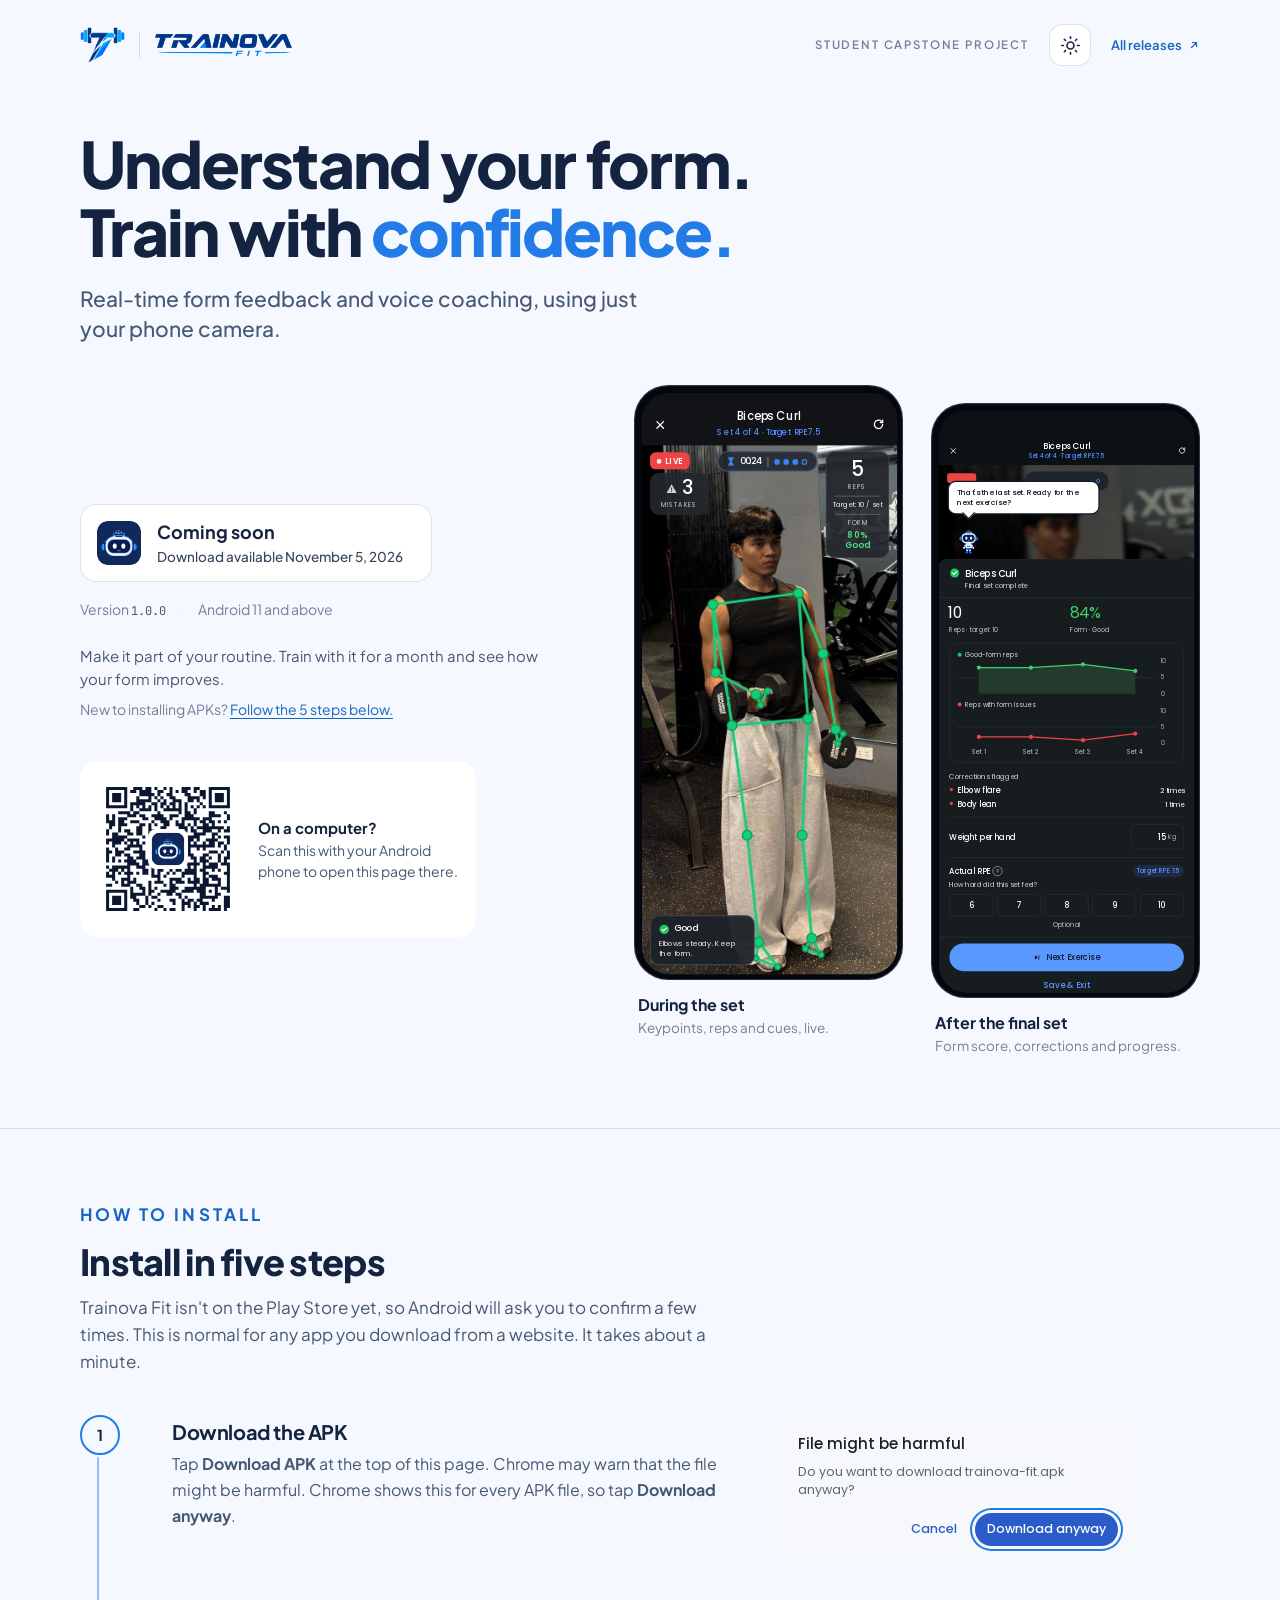
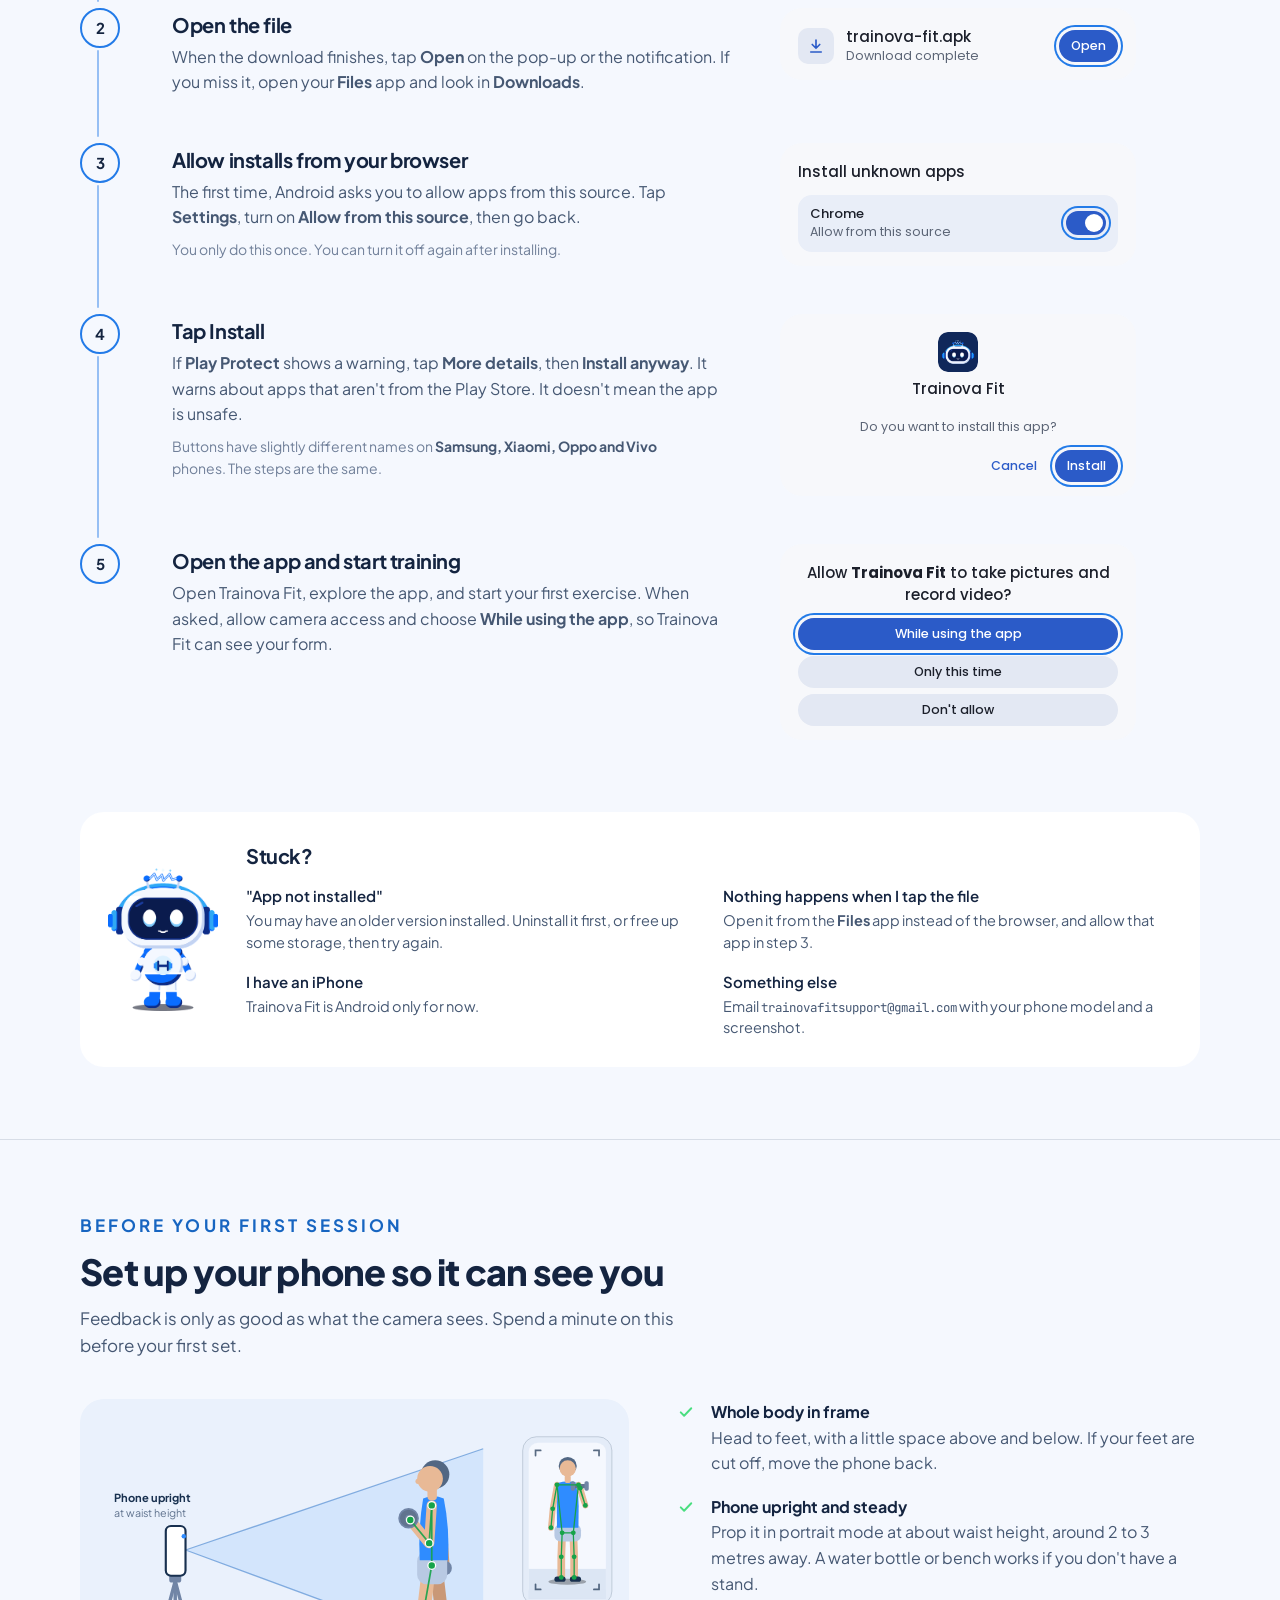
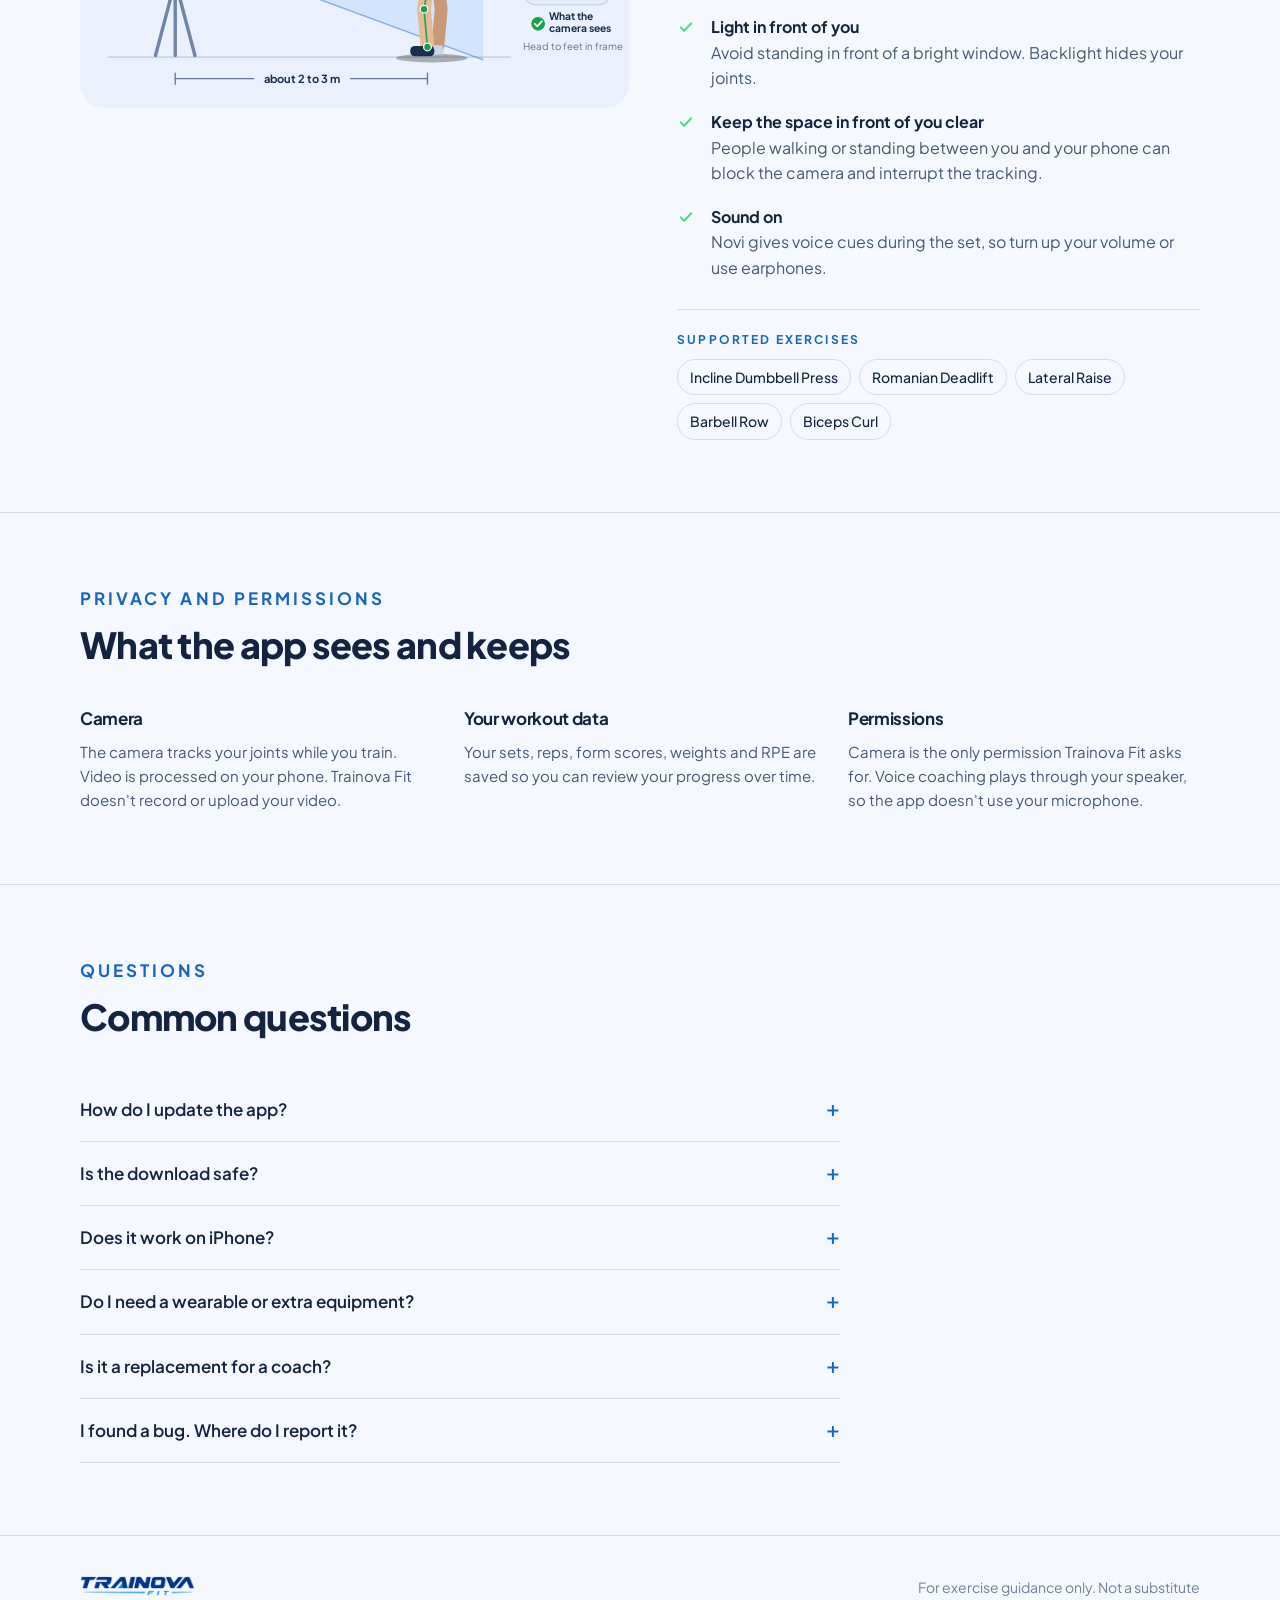
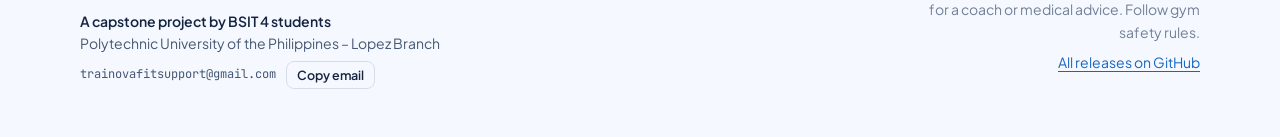
==== commit 1dd00520: "Update index.html" ====
--- a/index.html
+++ b/index.html
@@ -9,6 +9,20 @@
 <link rel="preconnect" href="https://fonts.googleapis.com">
 <link rel="preconnect" href="https://fonts.gstatic.com" crossorigin>
 <link rel="stylesheet" href="https://fonts.googleapis.com/css2?family=Plus+Jakarta+Sans:wght@400;500;600;700;800&family=Poppins:wght@400;500;600&family=JetBrains+Mono:wght@500&display=swap">
+<script>
+/* Apply the saved theme before the page is painted to avoid a theme flash. */
+(function () {
+  var theme = "dark";
+  try {
+    var saved = localStorage.getItem("trainova-fit-theme");
+    if (saved === "light" || saved === "dark") theme = saved;
+    else if (window.matchMedia && window.matchMedia("(prefers-color-scheme: light)").matches) theme = "light";
+  } catch (e) {
+    if (window.matchMedia && window.matchMedia("(prefers-color-scheme: light)").matches) theme = "light";
+  }
+  document.documentElement.setAttribute("data-theme", theme);
+})();
+</script>
 <style>
 /* Layout: one navy page, same world as the A3 poster. Hero = text + live phones,
    then a real install sequence with replicas of the Android prompts people will see. */
@@ -26,12 +40,99 @@
   --sheet:#F7F8FB;     /* Android dialog surface */
   --sheet-ink:#1B1F2A;
   --sheet-sub:#5B6475;
+  --accent-hover:#1F7BEF;
+  --button-ink:#FFFFFF;
+  --diagram-panel:#13224A;
+  --diagram-line:#2A3B68;
+  --diagram-accent:#2F8CFF;
+  --diagram-accent-line:#7FB6FF;
+  --diagram-muted:#5A6B95;
+  --diagram-phone:#0B1630;
+  --diagram-text:#F4F7FF;
+  --diagram-muted-light:#AEBBD9;
+  --diagram-clothes:#1E2E5C;
+  --diagram-head:#1B2440;
+  --diagram-inset:#04070F;
+  --diagram-inset-panel:#1B2A52;
+  --diagram-inset-floor:#22325E;
+  --diagram-keypoint:#4ADE80;
   --f-sans:"Plus Jakarta Sans", system-ui, -apple-system, "Segoe UI", Roboto, sans-serif;
   --f-app:"Poppins", system-ui, Roboto, sans-serif;
   --f-mono:"JetBrains Mono", ui-monospace, "SFMono-Regular", Menlo, Consolas, monospace;
   color-scheme:dark;
 }
-*{box-sizing:border-box}
+
+:root[data-theme="light"]{
+  color-scheme:light;
+  --navy:#F5F8FE;
+  --panel:#FFFFFF;
+  --line:rgba(19,43,82,.13);
+  --ink:#142440;
+  --body:#465873;
+  --muted:#71809A;
+  --accent:#237BE8;
+  --accent-ink:#1765C1;
+  --ok:#16A34A;
+  --warn:#F5B942;
+  --accent-hover:#1768D2;
+  --button-ink:#FFFFFF;
+  --diagram-panel:#EAF1FC;
+  --diagram-line:#C7D5EA;
+  --diagram-accent:#2F8CFF;
+  --diagram-accent-line:#3679C8;
+  --diagram-muted:#7185A6;
+  --diagram-phone:#FFFFFF;
+  --diagram-text:#18304F;
+  --diagram-muted-light:#61748F;
+  --diagram-clothes:#B8C9E3;
+  --diagram-head:#526783;
+  --diagram-inset:#E4ECF8;
+  --diagram-inset-panel:#F5F8FE;
+  --diagram-inset-floor:#DCE6F4;
+  --diagram-keypoint:#16A34A;
+}
+.diagram svg [fill],.diagram svg [stroke]{
+  transition:fill .28s ease,stroke .28s ease;
+}
+body,.brand,.brand .rule,.section,.foot-band,.qr-card,.stuck,.num,.exercises,.exercises li,
+.copy,.btn,.btn.is-soon,.top-meta a,.theme-toggle,.faq details,.diagram,
+h1,h2,h3,p,a,.label,.tag,.specs,.routine,.alt-links,.note,.privacy,.tips b,.faq summary,.foot{
+  transition:background-color .28s ease,color .28s ease,border-color .28s ease;
+}
+.btn{color:var(--button-ink)}
+.btn:hover{background:var(--accent-hover);color:var(--button-ink)}
+.theme-toggle{
+  position:relative;display:inline-flex;align-items:center;justify-content:center;
+  width:42px;height:42px;flex:0 0 42px;padding:0;border:1px solid var(--line);
+  border-radius:13px;background:var(--panel);color:var(--ink);cursor:pointer;
+  overflow:hidden;-webkit-tap-highlight-color:transparent;
+}
+.theme-toggle:hover{border-color:var(--accent-ink);background:var(--panel)}
+.theme-toggle:focus-visible{outline:2px solid var(--accent-ink);outline-offset:3px}
+.theme-icon-wrap{position:relative;display:block;width:21px;height:21px}
+.theme-icon{
+  position:absolute;inset:0;width:21px;height:21px;fill:none;stroke:currentColor;
+  stroke-width:1.8;stroke-linecap:round;stroke-linejoin:round;
+  transition:opacity .32s ease,transform .48s cubic-bezier(.2,.8,.2,1);
+}
+.theme-icon-sun{opacity:0;transform:rotate(-75deg) scale(.55)}
+.theme-icon-moon{opacity:1;transform:rotate(0) scale(1)}
+:root[data-theme="light"] .theme-icon-sun{opacity:1;transform:rotate(0) scale(1)}
+:root[data-theme="light"] .theme-icon-moon{opacity:0;transform:rotate(75deg) scale(.55)}
+.theme-toggle::after{
+  content:"";position:absolute;inset:5px;border:1px solid var(--accent-ink);
+  border-radius:50%;opacity:0;transform:scale(.65);pointer-events:none;
+}
+.theme-toggle:active::after{animation:theme-eclipse .48s ease-out}
+@keyframes theme-eclipse{
+  0%{opacity:.35;transform:scale(.65)}
+  100%{opacity:0;transform:scale(1.35)}
+}
+@media (prefers-reduced-motion:reduce){
+  *,*::before,*::after{scroll-behavior:auto!important;animation-duration:.01ms!important;
+    animation-iteration-count:1!important;transition-duration:.01ms!important}
+}
+\n*{box-sizing:border-box}
 html{scroll-behavior:smooth}
 @media (prefers-reduced-motion:reduce){html{scroll-behavior:auto}}
 body{margin:0;background:var(--navy);color:var(--body);font-family:var(--f-sans);font-size:16px;line-height:1.6;-webkit-font-smoothing:antialiased}
@@ -225,12 +326,18 @@
 
 <header class="wrap top">
   <a class="brand" href="#" aria-label="Trainova Fit home">
-    <img class="sym" src="[data-uri]" alt="" width="46" height="36">
+    <img class="sym" src="[data-uri]" data-dark-src="[data-uri]" data-light-src="[data-uri]" alt="" width="46" height="36">
     <span class="rule"></span>
-    <img class="word" src="[data-uri]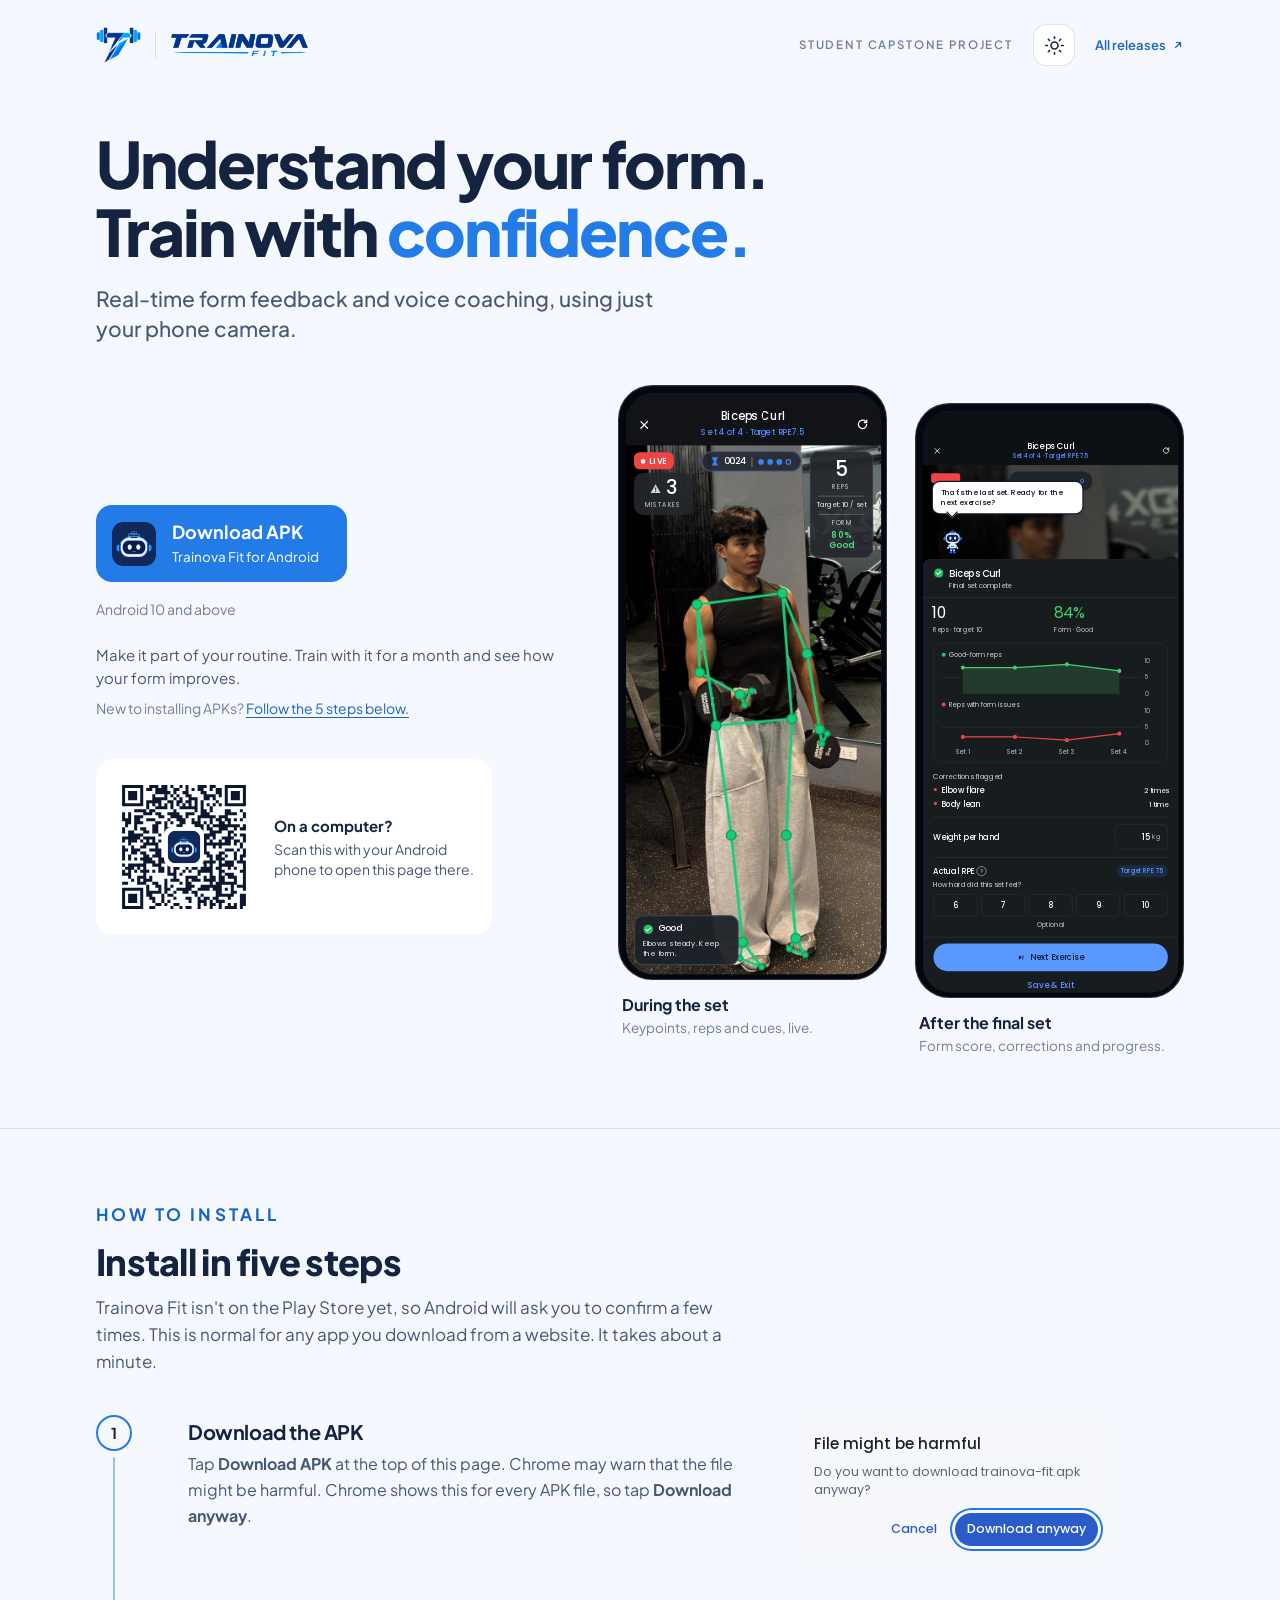
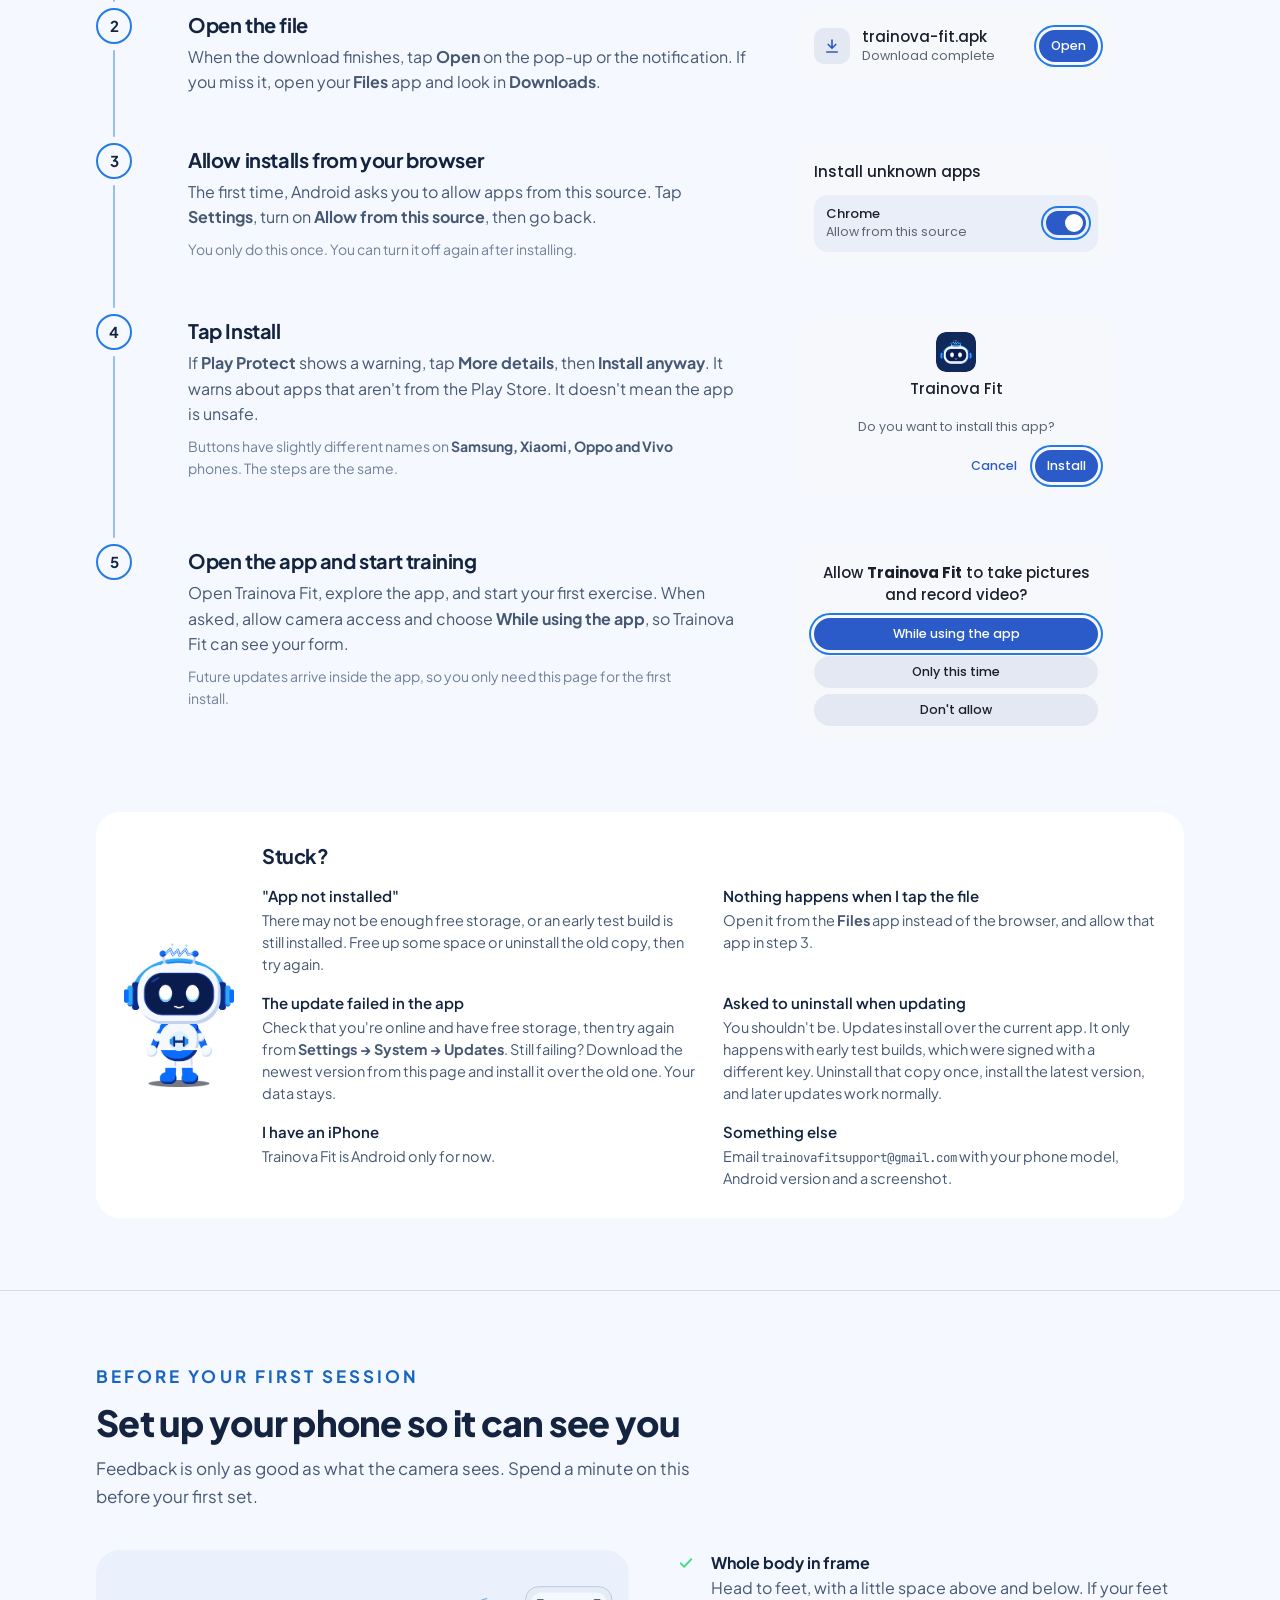
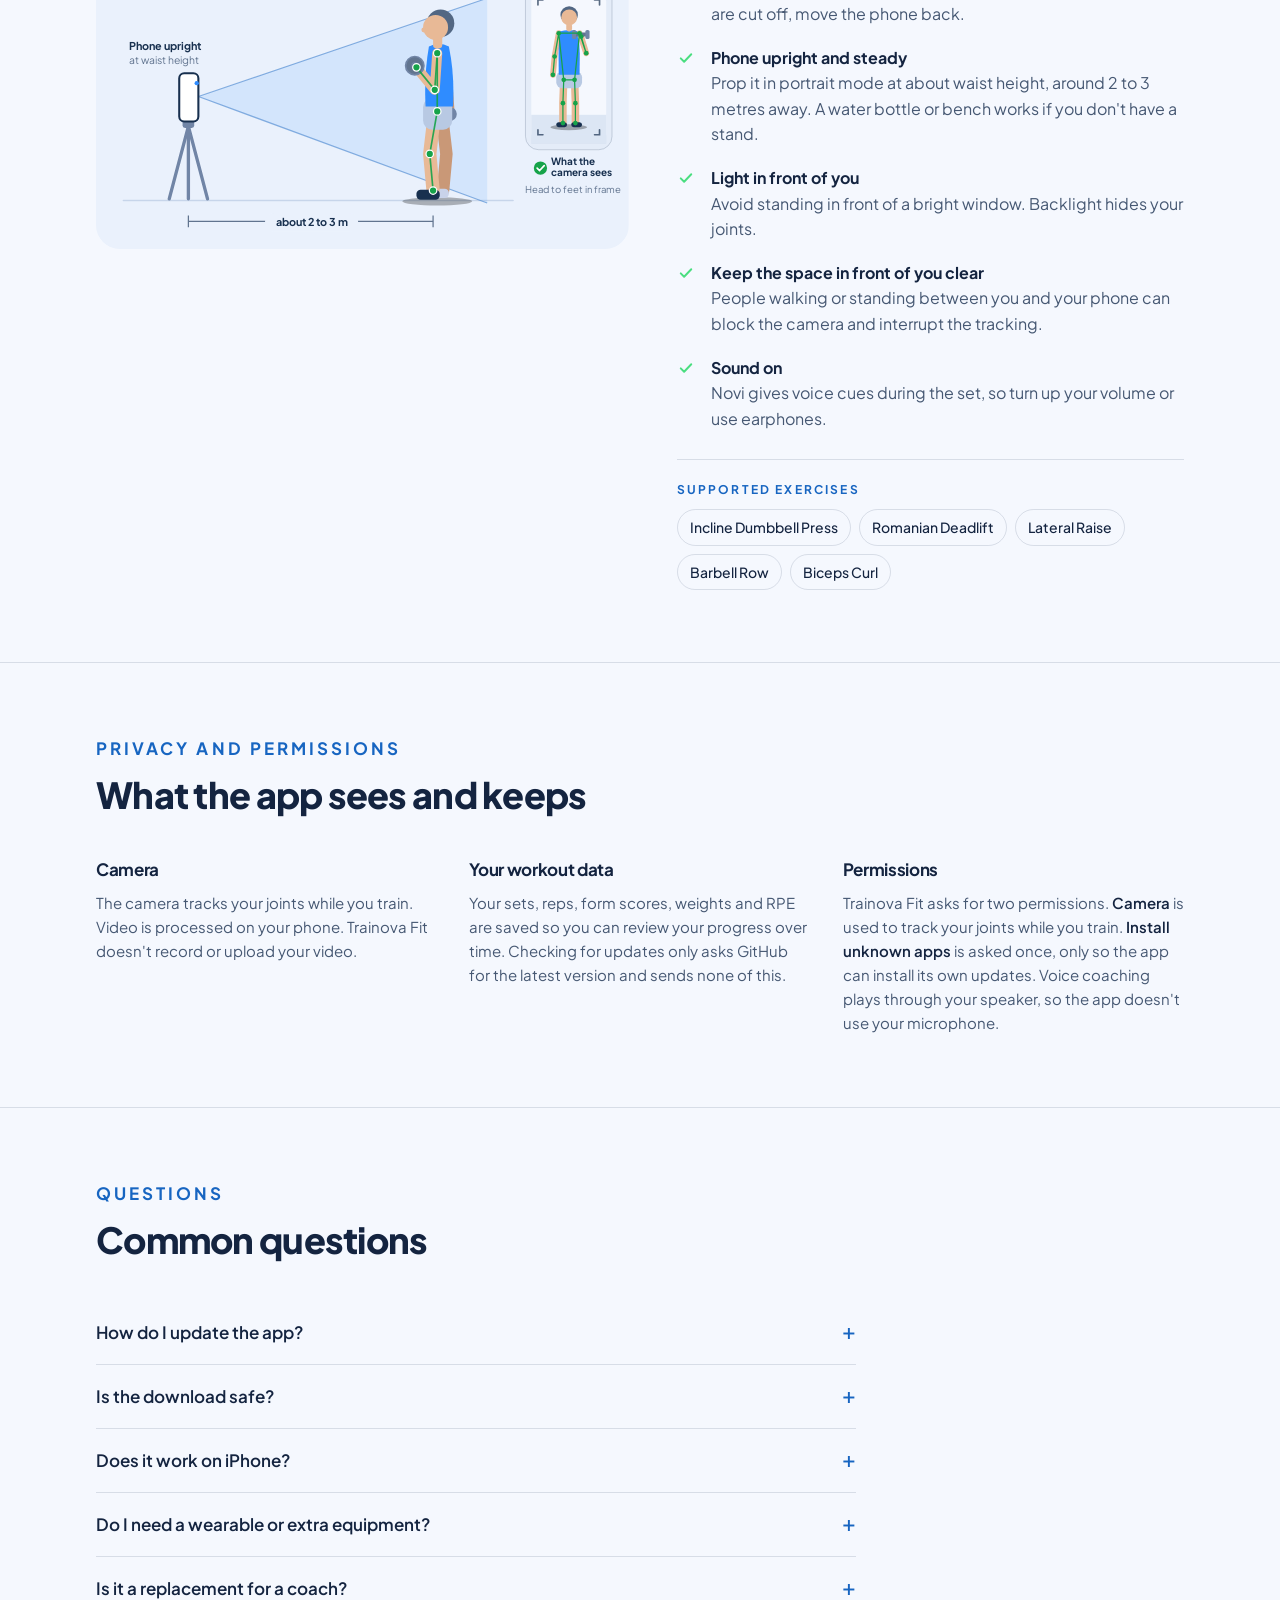
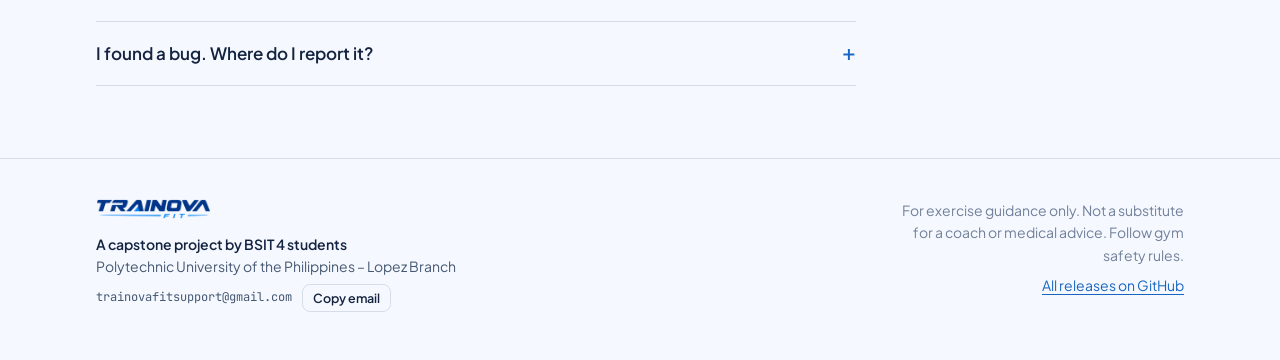
==== commit b89fee7d: "Update index.html" ====
--- a/index.html
+++ b/index.html
@@ -95,7 +95,7 @@
   transition:fill .28s ease,stroke .28s ease;
 }
 body,.brand,.brand .rule,.section,.foot-band,.qr-card,.stuck,.num,.exercises,.exercises li,
-.copy,.btn,.btn.is-soon,.top-meta a,.theme-toggle,.faq details,.diagram,
+.copy,.btn,.btn.is-soon,.btn.is-checking,.top-meta a,.theme-toggle,.faq details,.diagram,
 h1,h2,h3,p,a,.label,.tag,.specs,.routine,.alt-links,.note,.privacy,.tips b,.faq summary,.foot{
   transition:background-color .28s ease,color .28s ease,border-color .28s ease;
 }
@@ -132,7 +132,7 @@
   *,*::before,*::after{scroll-behavior:auto!important;animation-duration:.01ms!important;
     animation-iteration-count:1!important;transition-duration:.01ms!important}
 }
-\n*{box-sizing:border-box}
+*{box-sizing:border-box}
 html{scroll-behavior:smooth}
 @media (prefers-reduced-motion:reduce){html{scroll-behavior:auto}}
 body{margin:0;background:var(--navy);color:var(--body);font-family:var(--f-sans);font-size:16px;line-height:1.6;-webkit-font-smoothing:antialiased}
@@ -168,14 +168,19 @@
 .cta .alt-links{margin-top:-8px}
 .btn{display:inline-flex;align-items:center;gap:16px;padding:16px 28px 16px 16px;border-radius:16px;background:var(--accent);color:#fff;text-decoration:none;font-weight:700;font-size:18px;line-height:1.2;transition:background .15s}
 .btn:hover{background:#1F7BEF;color:#fff}
-.btn.is-soon,.btn.is-soon:hover{background:var(--panel);color:var(--ink);border:1px solid var(--line);cursor:default}
+.btn.is-soon,.btn.is-soon:hover,.btn.is-checking,.btn.is-checking:hover{background:var(--panel);color:var(--ink);border:1px solid var(--line);cursor:default}
 .btn img{width:44px;height:44px;border-radius:11px}
 .btn > span{display:flex;flex-direction:column;gap:5px}
 .btn small{display:block;font-weight:500;font-size:13.5px;line-height:1.3;opacity:.85}
 .specs{display:flex;flex-wrap:wrap;gap:6px 14px;color:var(--muted);font-size:14px}
-.specs span+span::before{content:"·";margin-right:14px;color:var(--line)}
+.specs > span:not([hidden]) ~ span:not([hidden])::before{content:"·";margin-right:14px;color:var(--line)}
 .specs .mono{color:var(--body)}
 .alt-links{font-size:14px;color:var(--muted)}
+.whatsnew{font-size:14px;line-height:1.5;color:var(--body);max-width:44ch}
+.whatsnew[hidden]{display:none}
+.whatsnew .wn-label{display:block;font-weight:600;color:var(--ink);margin-bottom:2px}
+.whatsnew .wn-text{display:-webkit-box;-webkit-line-clamp:3;-webkit-box-orient:vertical;overflow:hidden}
+.whatsnew a{display:inline-block;margin-top:6px;color:var(--accent-ink);font-weight:600}
 .routine{font-size:15px;line-height:1.5;color:var(--body);max-width:44ch;padding-top:8px}
 .handoff{margin-top:40px;display:flex;align-items:flex-end;gap:20px}
 .qr-card{display:flex;align-items:center;gap:16px;padding:14px 18px 14px 14px;border-radius:18px;background:var(--panel)}
@@ -260,6 +265,7 @@
 .privacy{display:grid;grid-template-columns:repeat(3, minmax(0,1fr));gap:32px}
 .privacy h3{font-size:17px;margin-bottom:8px}
 .privacy p{font-size:15px}
+.privacy b{color:var(--ink);font-weight:600}
 
 /* FAQ */
 .faq{max-width:760px}
@@ -310,7 +316,7 @@
 }
 @media (max-width:480px){
   .specs{flex-direction:column;gap:2px}
-  .specs span+span::before{content:none}
+  .specs > span:not([hidden]) ~ span:not([hidden])::before{content:none}
   .phones{flex-direction:column;align-items:center;gap:36px}
   .phone-slot{--s:1.2}
   .phone-slot.lower{margin-top:0}
@@ -358,9 +364,14 @@
           <span>Download APK<small>Trainova Fit for Android</small></span>
         </a>
         <p class="specs">
-          <span>Version <span class="mono" data-k="version" data-confirm>1.0.0</span></span>
-          <span>Size <span class="mono" data-k="size" data-confirm>48 MB</span></span>
-          <span>Android <span data-k="minAndroid" data-confirm>11</span> and above</span>
+          <span hidden>Version <span class="mono" data-k="version"></span></span>
+          <span hidden>Size <span class="mono" data-k="size"></span></span>
+          <span>Android <span data-k="minAndroid">10</span> and above</span>
+        </p>
+        <p class="whatsnew" id="whatsnew" hidden>
+          <span class="wn-label">What's new</span>
+          <span class="wn-text" id="whatsnew-text"></span>
+          <a data-href="releases" href="https://github.com/trainova-fit/trainova-fit-release/releases">All releases</a>
         </p>
         <p class="routine">Make it part of your routine. Train with it for a month and see how your form improves.</p>
         <p class="alt-links">New to installing APKs? <a href="#install">Follow the 5 steps below.</a></p>
@@ -579,6 +590,7 @@
           <div>
             <h3>Open the app and start training</h3>
             <p>Open Trainova Fit, explore the app, and start your first exercise. When asked, allow camera access and choose <b>While using the app</b>, so Trainova Fit can see your form.</p>
+            <p class="note">Future updates arrive inside the app, so you only need this page for the first install.</p>
           </div>
           <div class="shot" aria-hidden="true">
             <p class="t" style="text-align:center">Allow <b>Trainova Fit</b> to take pictures and record video?</p>
@@ -592,10 +604,12 @@
         <div>
           <h3 id="stuck-title">Stuck?</h3>
           <dl>
-            <div><dt>"App not installed"</dt><dd>You may have an older version installed. Uninstall it first, or free up some storage, then try again.</dd></div>
+            <div><dt>"App not installed"</dt><dd>There may not be enough free storage, or an early test build is still installed. Free up some space or uninstall the old copy, then try again.</dd></div>
             <div><dt>Nothing happens when I tap the file</dt><dd>Open it from the <b>Files</b> app instead of the browser, and allow that app in step 3.</dd></div>
+            <div><dt>The update failed in the app</dt><dd>Check that you're online and have free storage, then try again from <b>Settings → System → Updates</b>. Still failing? Download the newest version from this page and install it over the old one. Your data stays.</dd></div>
+            <div><dt>Asked to uninstall when updating</dt><dd>You shouldn't be. Updates install over the current app. It only happens with early test builds, which were signed with a different key. Uninstall that copy once, install the latest version, and later updates work normally.</dd></div>
             <div><dt>I have an iPhone</dt><dd>Trainova Fit is Android only for now.</dd></div>
-            <div><dt>Something else</dt><dd>Email <span class="mono">trainovafitsupport@gmail.com</span> with your phone model and a screenshot.</dd></div>
+            <div><dt>Something else</dt><dd>Email <span class="mono">trainovafitsupport@gmail.com</span> with your phone model, Android version and a screenshot.</dd></div>
           </dl>
         </div>
       </aside>
@@ -755,11 +769,11 @@
         </div>
         <div>
           <h3>Your workout data</h3>
-          <p data-confirm>Your sets, reps, form scores, weights and RPE are saved so you can review your progress over time.</p>
+          <p data-confirm>Your sets, reps, form scores, weights and RPE are saved so you can review your progress over time. Checking for updates only asks GitHub for the latest version and sends none of this.</p>
         </div>
         <div>
           <h3>Permissions</h3>
-          <p data-confirm>Camera is the only permission Trainova Fit asks for. Voice coaching plays through your speaker, so the app doesn't use your microphone.</p>
+          <p data-confirm>Trainova Fit asks for two permissions. <b>Camera</b> is used to track your joints while you train. <b>Install unknown apps</b> is asked once, only so the app can install its own updates. Voice coaching plays through your speaker, so the app doesn't use your microphone.</p>
         </div>
       </div>
     </div>
@@ -774,11 +788,12 @@
       <div class="faq">
         <details>
           <summary>How do I update the app?</summary>
-          <p>The app doesn't update itself. Come back to this page, download the latest APK, and install it over the old one. <span data-confirm>Your saved workouts stay, as long as you don't uninstall first.</span> Check <a data-href="releases" href="https://github.com/trainova-fit/trainova-fit-release/releases">all releases</a> to see what changed.</p>
+          <p>Updates happen inside the app. Trainova Fit checks for a new version when you open it and shows an Update dialog with what changed. Tap <b>Update</b>, then <b>Install</b> when Android asks. You can also check yourself at <b>Settings → System → Updates → Check for updates</b>.</p>
+          <p>You don't need to uninstall first, and <span data-confirm>your data stays</span>. The first time, Android asks you to allow installs from Trainova Fit. If an update ever fails, download the latest APK from this page and install it over the old one. <a data-href="releases" href="https://github.com/trainova-fit/trainova-fit-release/releases">All releases</a> lists every change.</p>
         </details>
         <details>
           <summary>Is the download safe?</summary>
-          <p>The APK is published on GitHub by the Trainova Fit team, and each release lists its SHA-256 checksum so you can check the file wasn't changed. The warnings you see come from Android, which shows them for every app installed outside the Play Store.</p>
+          <p>The APK is published on GitHub by the Trainova Fit team and signed with the team's own key. Each release lists its SHA-256 checksum so you can check the file wasn't changed, and Android only accepts an update signed with that same key. The warnings you see come from Android, which shows them for every app installed outside the Play Store.</p>
         </details>
         <details>
           <summary>Does it work on iPhone?</summary>
@@ -794,7 +809,7 @@
         </details>
         <details>
           <summary>I found a bug. Where do I report it?</summary>
-          <p>Email <span class="mono">trainovafitsupport@gmail.com</span>. Include your phone model, Android version and what you were doing when it happened. A screenshot helps a lot.</p>
+          <p>Use <b>Send feedback</b> in the app, or email <span class="mono">trainovafitsupport@gmail.com</span>. Either way, tell us your phone model, Android version and what you were doing when it happened. If you email, a screenshot helps a lot.</p>
         </details>
       </div>
     </div>
@@ -817,19 +832,15 @@
 </div>
 
 <script>
-/* ===== EDIT THESE FOR EACH RELEASE ===== */
+/* ===== SET ONCE. NOTHING TO EDIT PER RELEASE ===== */
 const CONFIG = {
-  owner: "trainova-fit",      // GitHub organization
+  owner: "trainova-fit",        // GitHub organization
   repo: "trainova-fit-release", // repository name
-  apkName: "trainova-fit.apk",// keep this filename the same on every release
-  version: "1.0.0",
-  size: "",                   // fill in on launch day, e.g. "62 MB" (hidden while empty or closed)
-  minAndroid: "11",
-  launchDate: "November 5, 2026",
-  // false = button shows "Coming soon" with the launch date and links nowhere. Set to true on launch day.
-  downloadOpen: false
+  apkName: "trainova-fit.apk",  // keep this filename the same on every release
+  minAndroid: "10"
 };
-/* ======================================= */
+/* The version, size and "What's new" come from the latest published GitHub release. */
+/* =================================================== */
 
 (function () {
   const root = document.documentElement;
@@ -869,26 +880,123 @@
     if (/^https?:/.test(a.href)) { a.target = "_blank"; a.rel = "noopener"; }
   });
 
-  // Download not open yet: turn the button into a "Coming soon" label
-  if (CONFIG.downloadOpen === false) {
-    document.querySelectorAll('[data-href="apk"]').forEach(function (a) {
-      a.removeAttribute("href"); a.removeAttribute("target");
-      a.setAttribute("aria-disabled", "true");
-      a.classList.add("is-soon");
-      var label = a.querySelector("span");
-      if (label) label.innerHTML = "Coming soon<small>Download available <span style=\"white-space:nowrap\">" + CONFIG.launchDate + "</span></small>";
+  // ---- Latest release (read from GitHub, nothing to edit per release) ----
+  const apiUrl = "https://api.github.com/repos/" + CONFIG.owner + "/" + CONFIG.repo + "/releases/latest";
+  const cacheKey = "trainova-fit-release-v1";
+  const apkButtons = document.querySelectorAll('[data-href="apk"]');
+  const whatsNew = document.getElementById("whatsnew");
+  const whatsNewText = document.getElementById("whatsnew-text");
+
+  function setSpec(key, value) {
+    const el = document.querySelector('[data-k="' + key + '"]');
+    if (!el || !el.parentElement) return;
+    el.textContent = value || "";
+    el.parentElement.hidden = !value;
+  }
+
+  // "checking" and "soon" keep the button inert; "open" restores the real link
+  function setButton(state) {
+    apkButtons.forEach(function (a) {
+      const label = a.querySelector("span");
+      a.classList.remove("is-soon", "is-checking");
+      a.removeAttribute("aria-disabled");
+      if (state === "open") {
+        a.setAttribute("href", links.apk);
+        a.target = "_blank"; a.rel = "noopener";
+        if (label) label.innerHTML = "Download APK<small>Trainova Fit for Android</small>";
+      } else {
+        a.removeAttribute("href"); a.removeAttribute("target");
+        a.setAttribute("aria-disabled", "true");
+        a.classList.add(state === "soon" ? "is-soon" : "is-checking");
+        if (label) label.innerHTML = state === "soon"
+          ? "Coming soon<small>Trainova Fit for Android</small>"
+          : "Download APK<small>Checking the latest version…</small>";
+      }
     });
   }
 
-  // Hide the size until the real release is out
-  if (CONFIG.downloadOpen === false || !CONFIG.size) {
-    var sz = document.querySelector('[data-k="size"]');
-    if (sz && sz.parentElement) sz.parentElement.hidden = true;
+  // First bullet(s) above the first line that is exactly "---", as plain text
+  function summarize(body) {
+    if (typeof body !== "string") return "";
+    const lines = body.replace(/\r/g, "").split("\n");
+    const out = [];
+    for (let i = 0; i < lines.length; i++) {
+      const line = lines[i].trim();
+      if (line === "---") break;
+      const clean = line
+        .replace(/^#{1,6}\s*/, "").replace(/^[-*•]\s+/, "").replace(/^\d+[.)]\s+/, "")
+        .replace(/\[([^\]]*)\]\([^)]*\)/g, "$1").replace(/[*_`>]/g, "").trim();
+      if (clean) out.push(clean);
+      if (out.length === 2) break;
+    }
+    let text = out.join(" · ");
+    if (text.length > 170) text = text.slice(0, 170).replace(/\s+\S*$/, "") + "…";
+    return text;
   }
+
+  function showInfo(info) {
+    setSpec("version", info && info.version);
+    setSpec("size", info && info.size);
+    const note = info && info.notes;
+    if (whatsNew && whatsNewText) {
+      whatsNewText.textContent = note || "";
+      whatsNew.hidden = !note;
+    }
+  }
+
+  // state: "found" (info), "none" (no published release / no APK), "error" (API unreachable)
+  function render(state, info) {
+    if (state === "none") { setButton("soon"); showInfo(null); return; }
+    setButton("open");
+    showInfo(state === "found" ? info : null);
+  }
+
+  function readCache() {
+    try {
+      const c = JSON.parse(sessionStorage.getItem(cacheKey) || "null");
+      if (c && c.info && Date.now() - c.t < 10 * 60 * 1000) return c.info;
+    } catch (e) {}
+    return null;
+  }
+  function writeCache(info) {
+    try { sessionStorage.setItem(cacheKey, JSON.stringify({ t: Date.now(), info: info })); } catch (e) {}
+  }
+
+  function readRelease() {
+    const cached = readCache();
+    if (cached) { render("found", cached); return; }
+    setButton("checking");
+    const ctl = typeof AbortController === "function" ? new AbortController() : null;
+    const timer = setTimeout(function () { if (ctl) ctl.abort(); }, 8000);
+    fetch(apiUrl, { headers: { "Accept": "application/vnd.github+json" }, signal: ctl ? ctl.signal : undefined })
+      .then(function (res) {
+        if (res.status === 404) return { state: "none" };
+        if (!res.ok) throw new Error("status " + res.status);
+        return res.json().then(function (rel) {
+          if (!rel || rel.draft || rel.prerelease) return { state: "none" };
+          const asset = (rel.assets || []).filter(function (x) { return x && x.name === CONFIG.apkName; })[0];
+          if (!asset) return { state: "none" };
+          const info = {
+            version: String(rel.tag_name || "").replace(/^v/i, ""),
+            size: asset.size > 0 ? Math.round(asset.size / 1e6) + " MB" : "",
+            notes: summarize(rel.body)
+          };
+          return { state: "found", info: info };
+        });
+      })
+      .then(function (r) {
+        if (r.state === "found") writeCache(r.info);
+        render(r.state, r.info);
+      })
+      .catch(function () { render("error"); })
+      .then(function () { clearTimeout(timer); });
+  }
+
   document.querySelectorAll("[data-k]").forEach(function (el) {
     const k = el.getAttribute("data-k");
-    if (CONFIG[k] != null) el.textContent = CONFIG[k];
+    if (k === "minAndroid" && CONFIG[k] != null) el.textContent = CONFIG[k];
   });
+  readRelease();
 
   // Copy email
   const btn = document.getElementById("copy-mail");
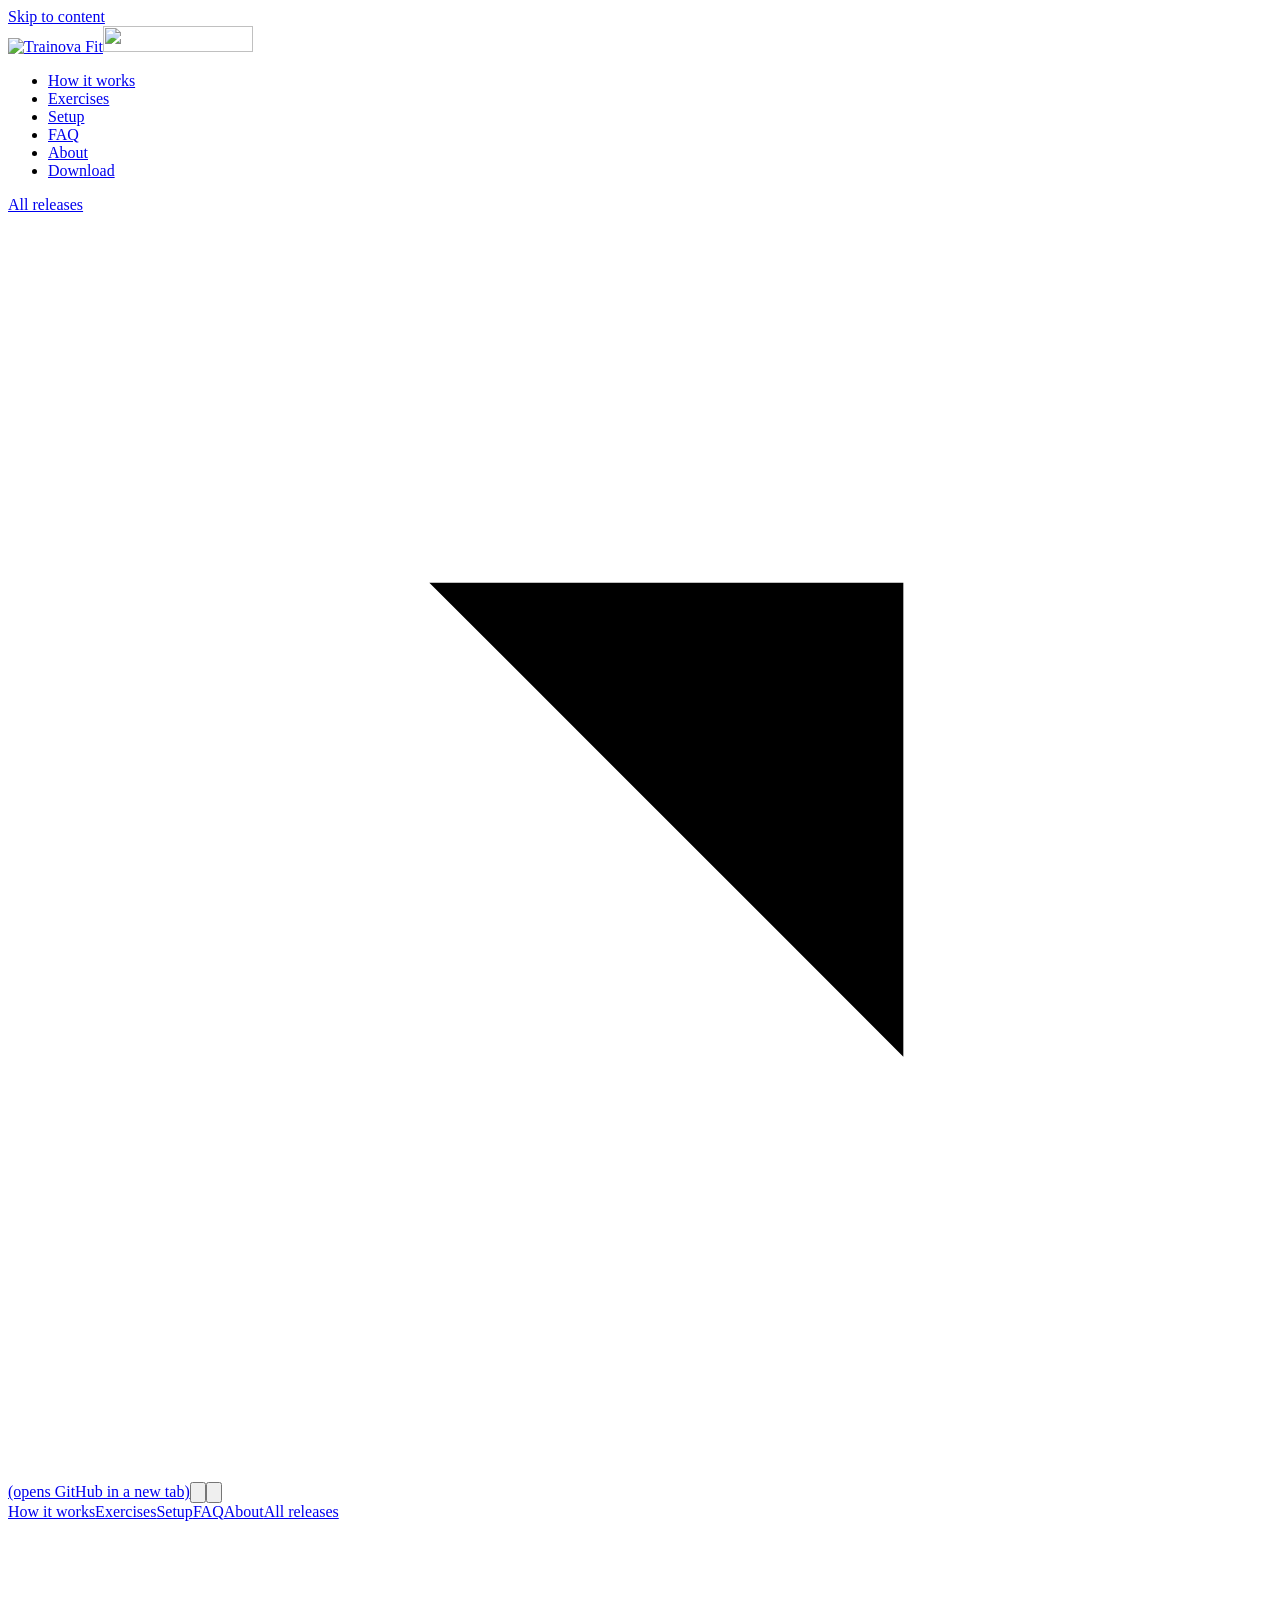
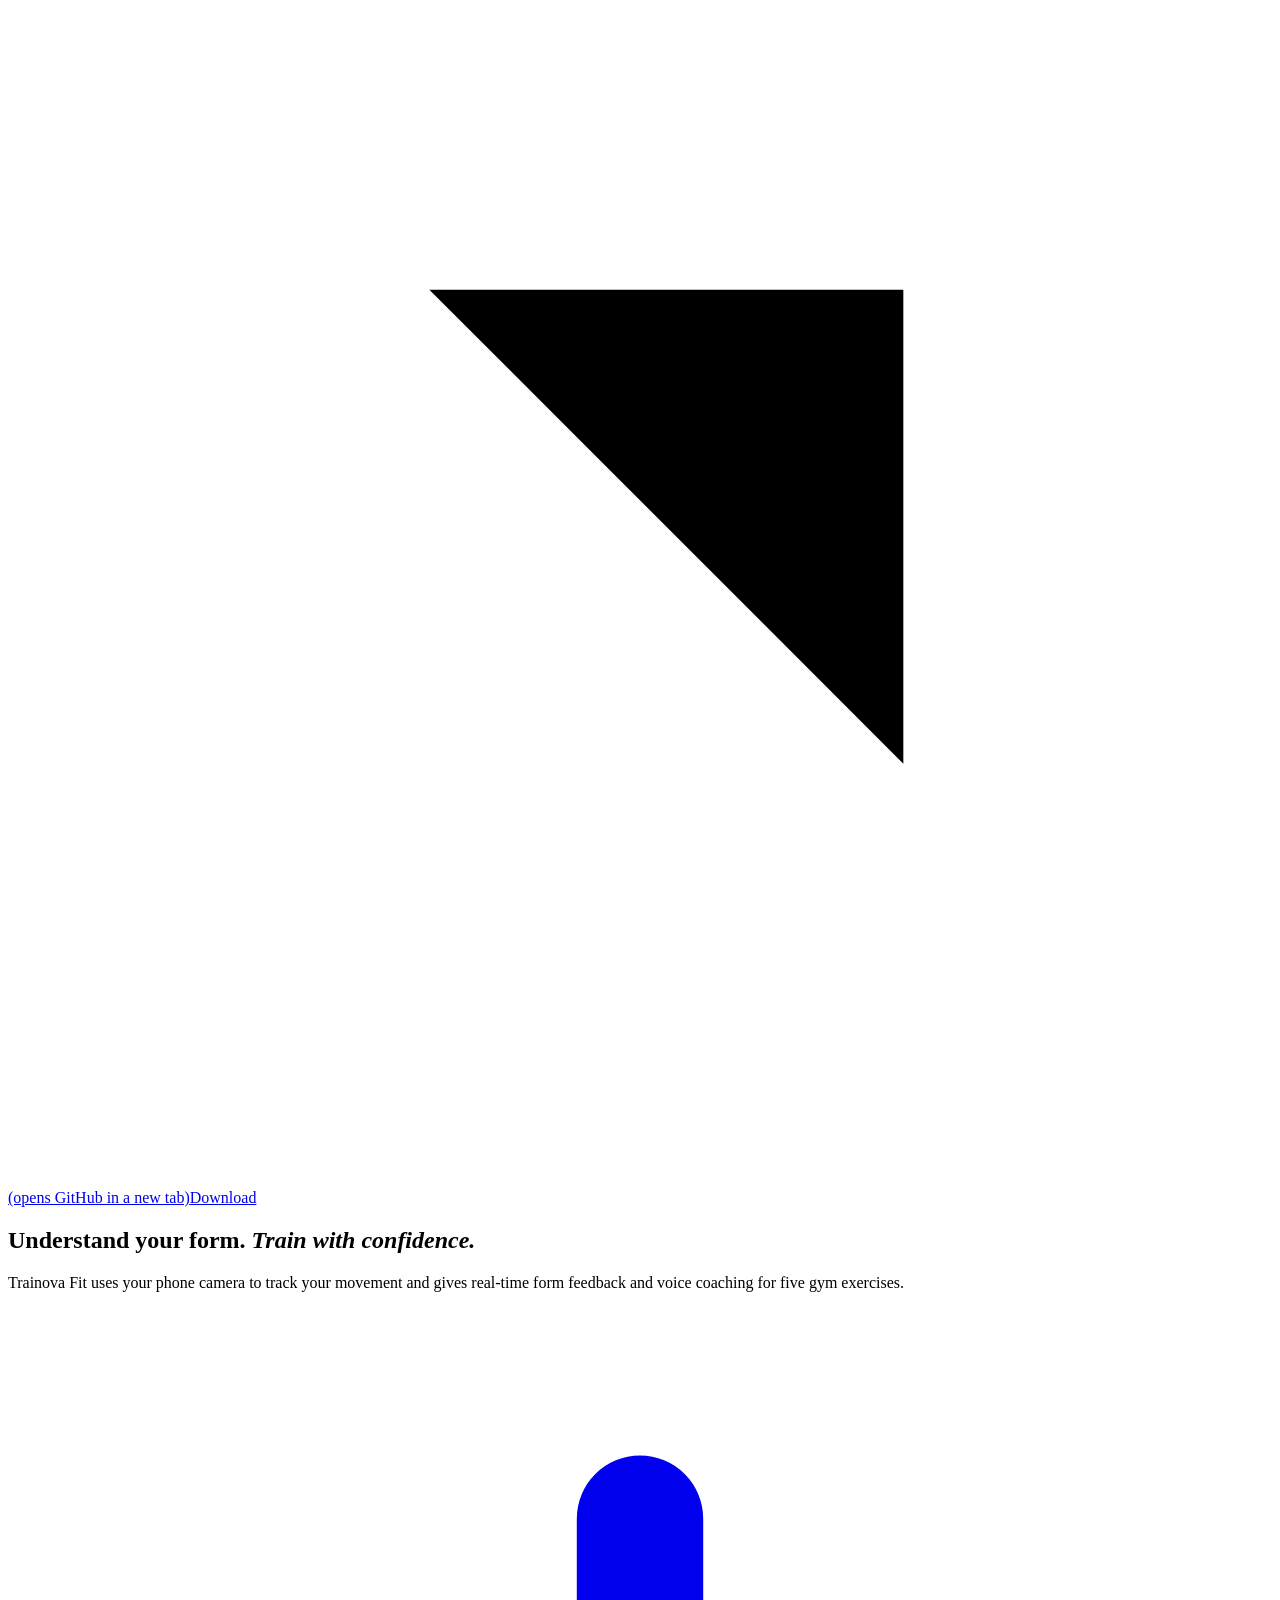
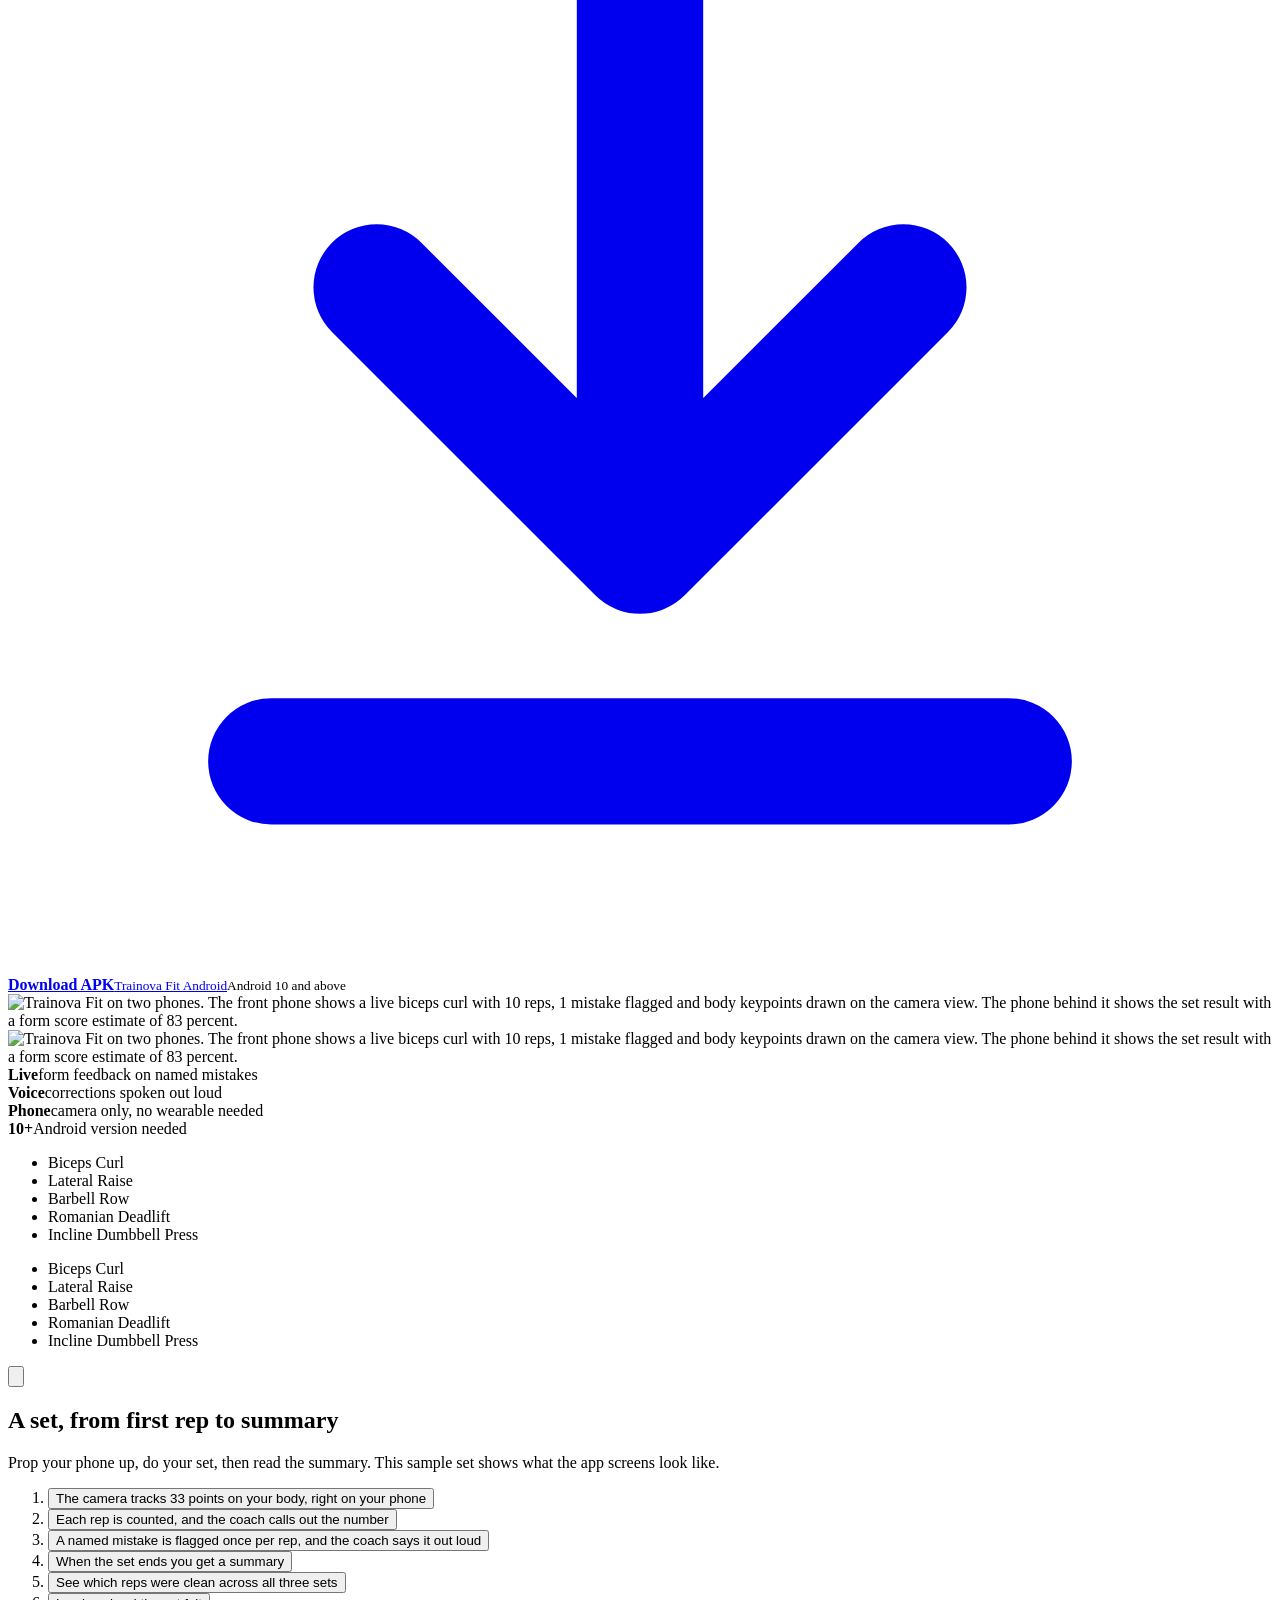
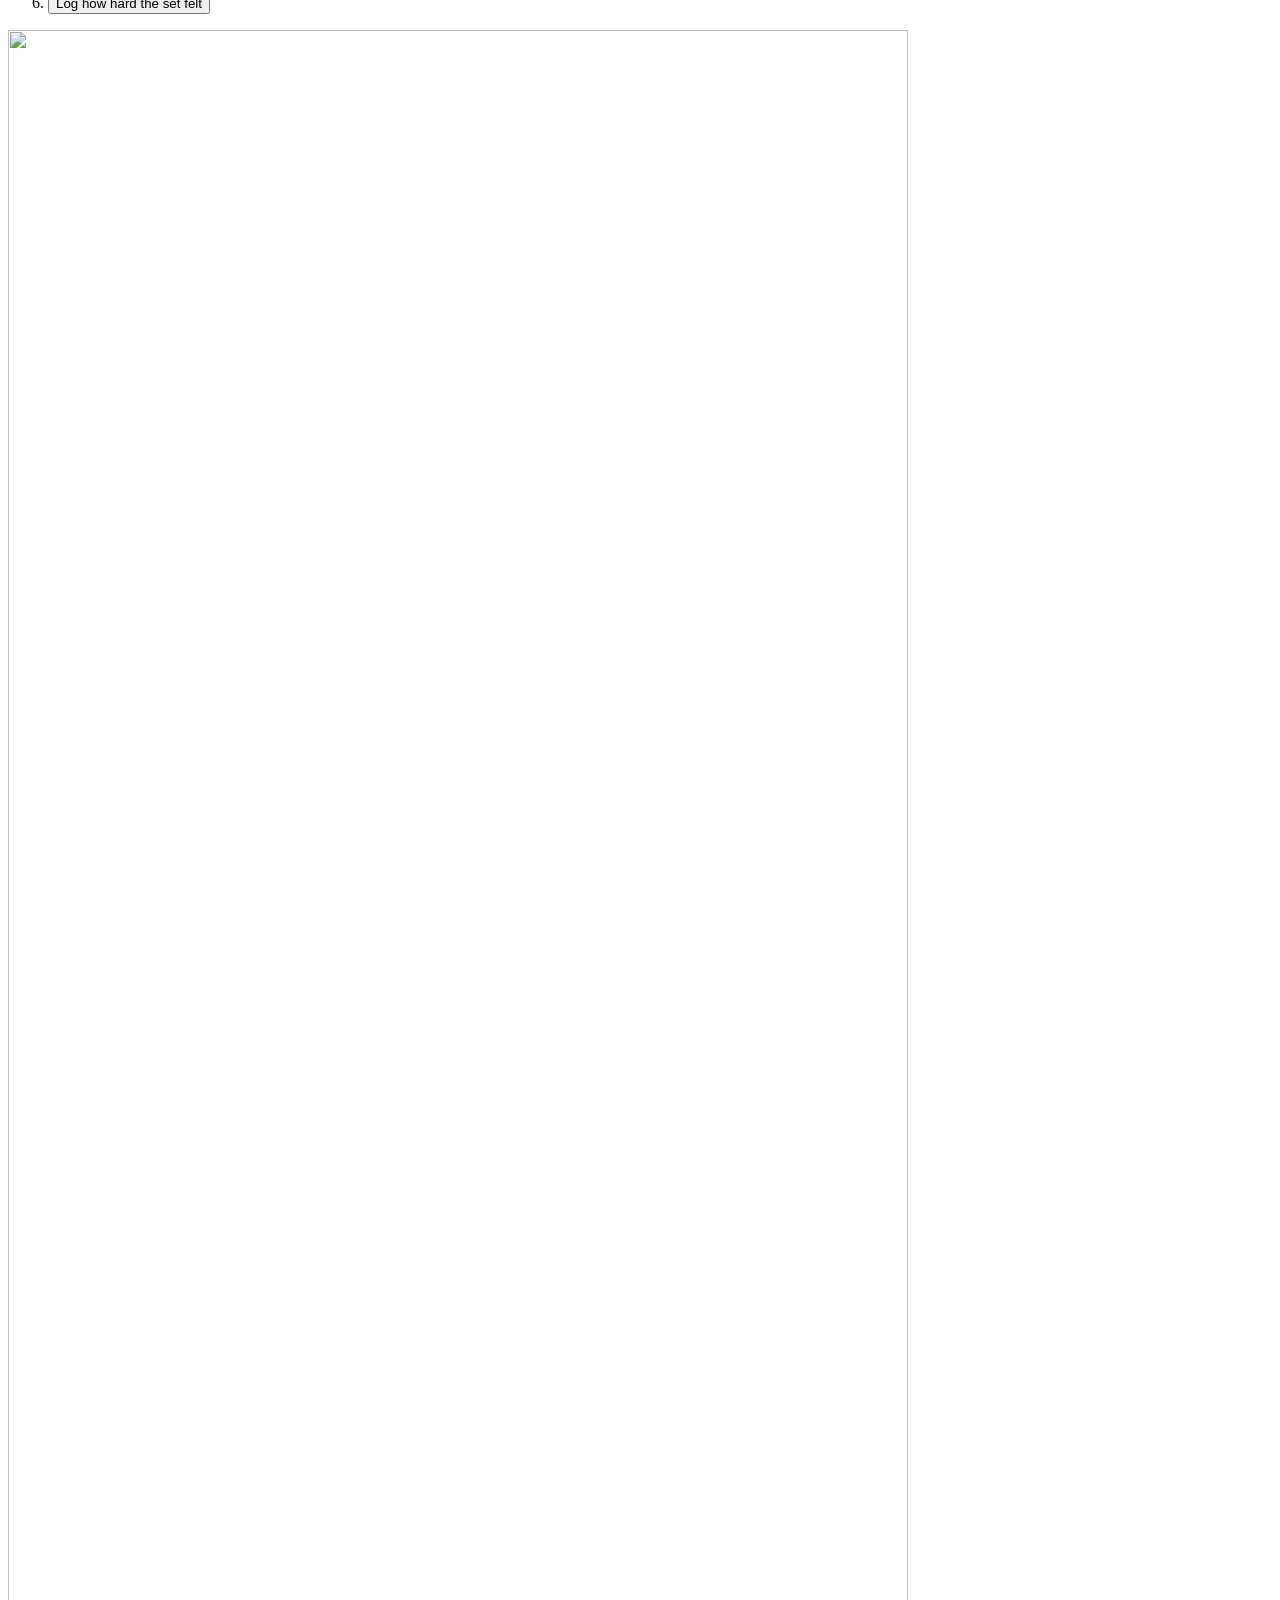
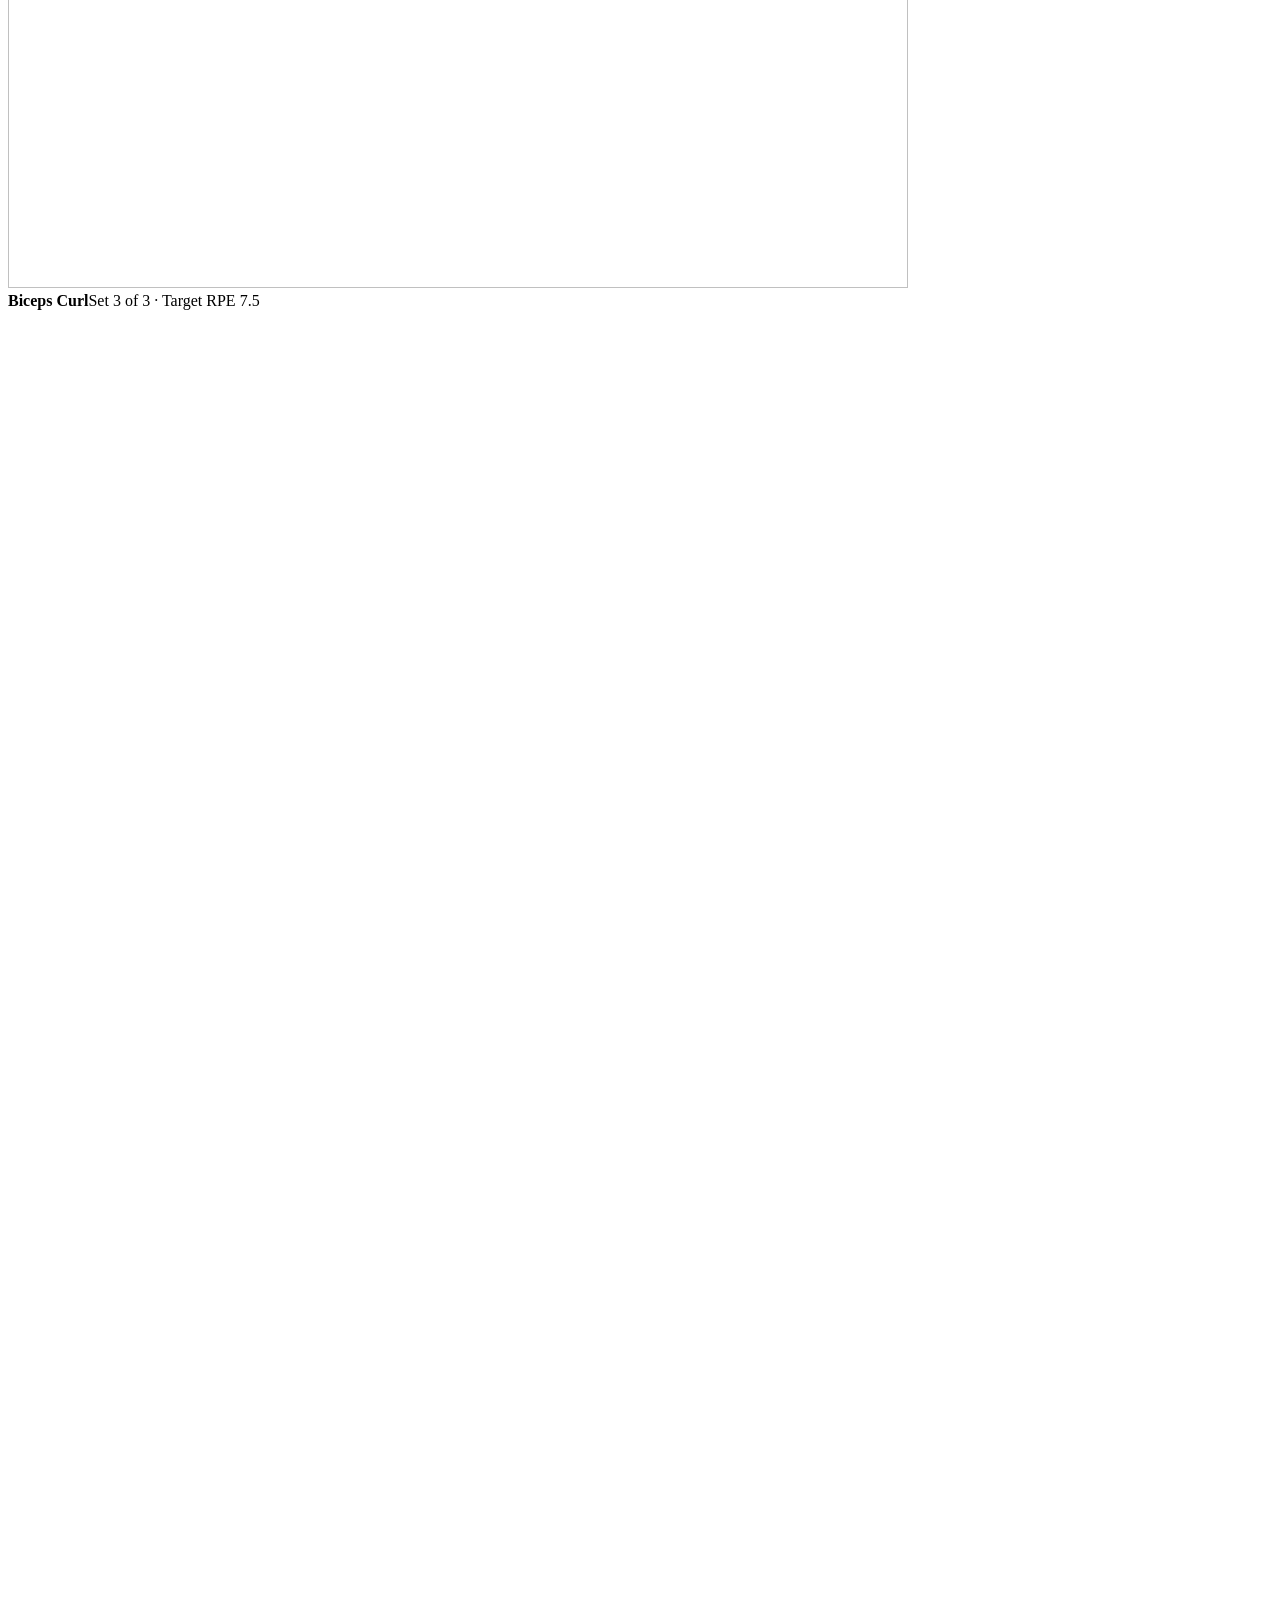
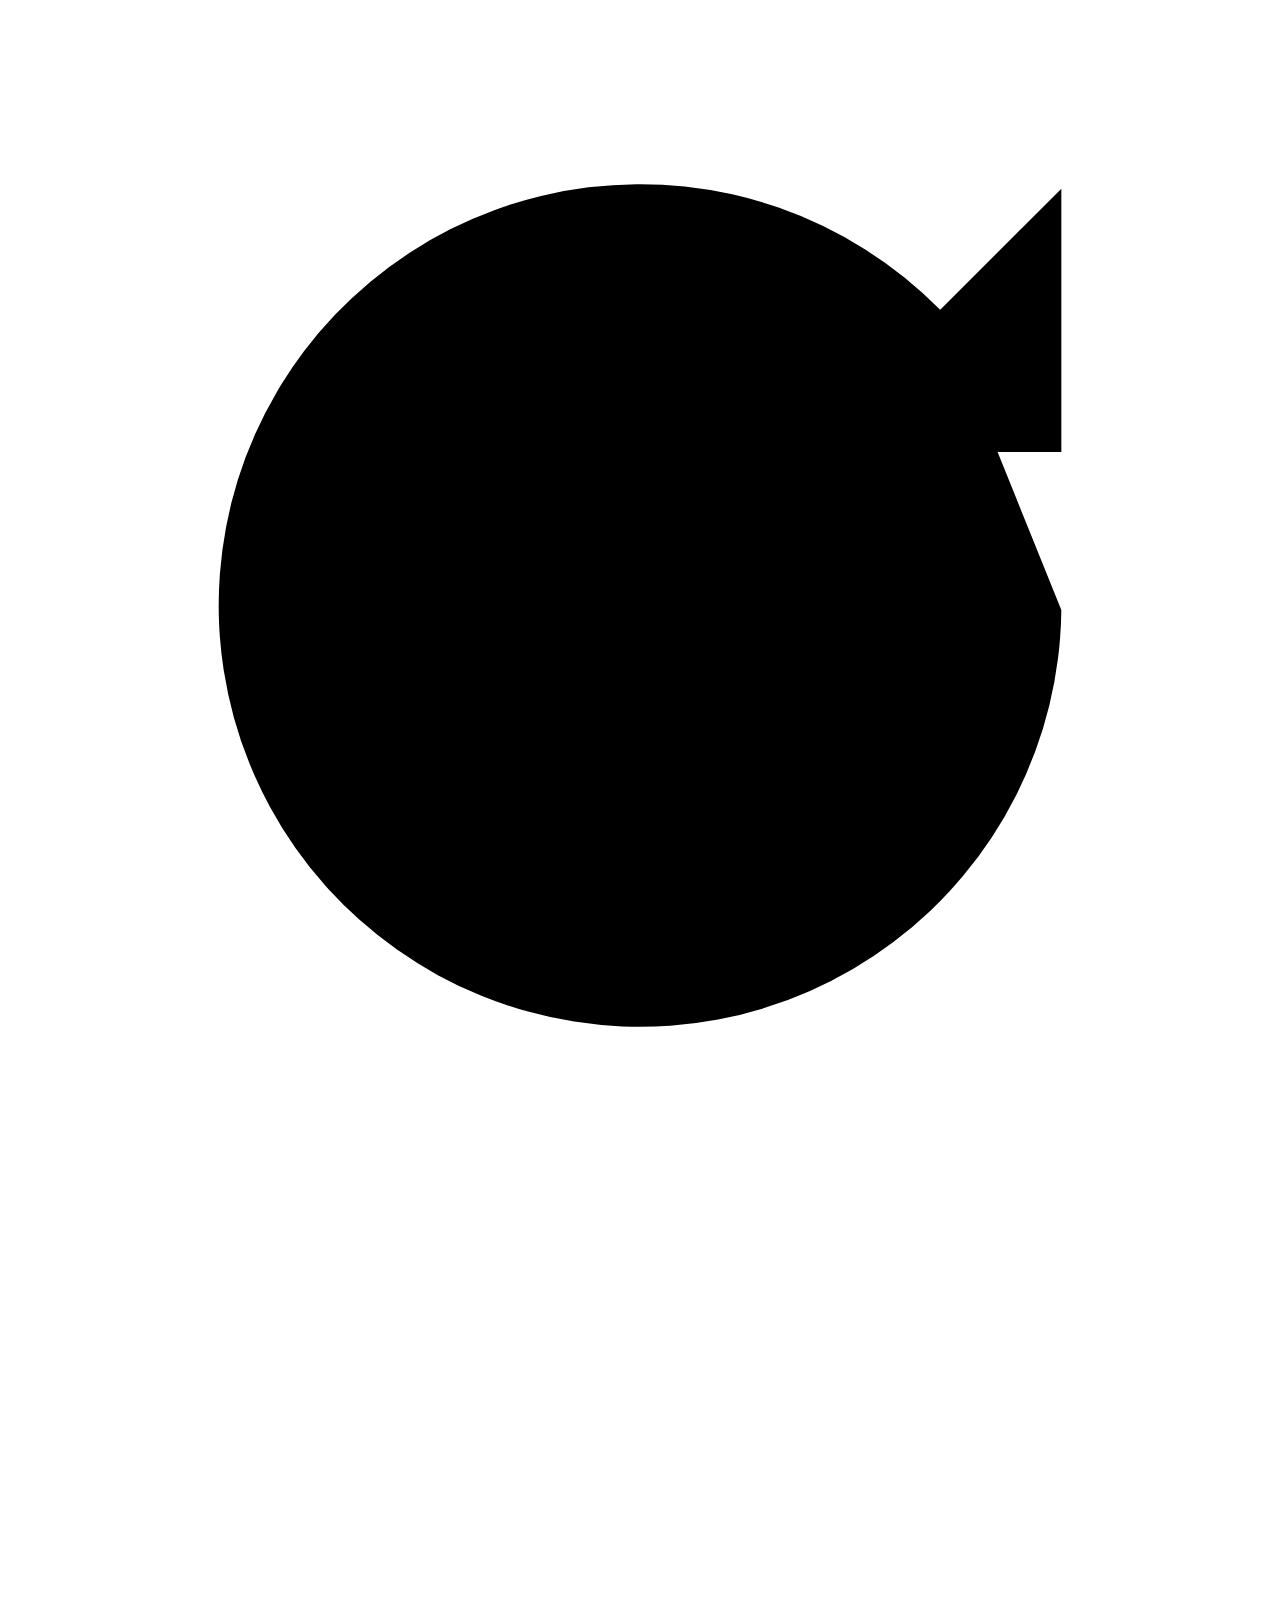
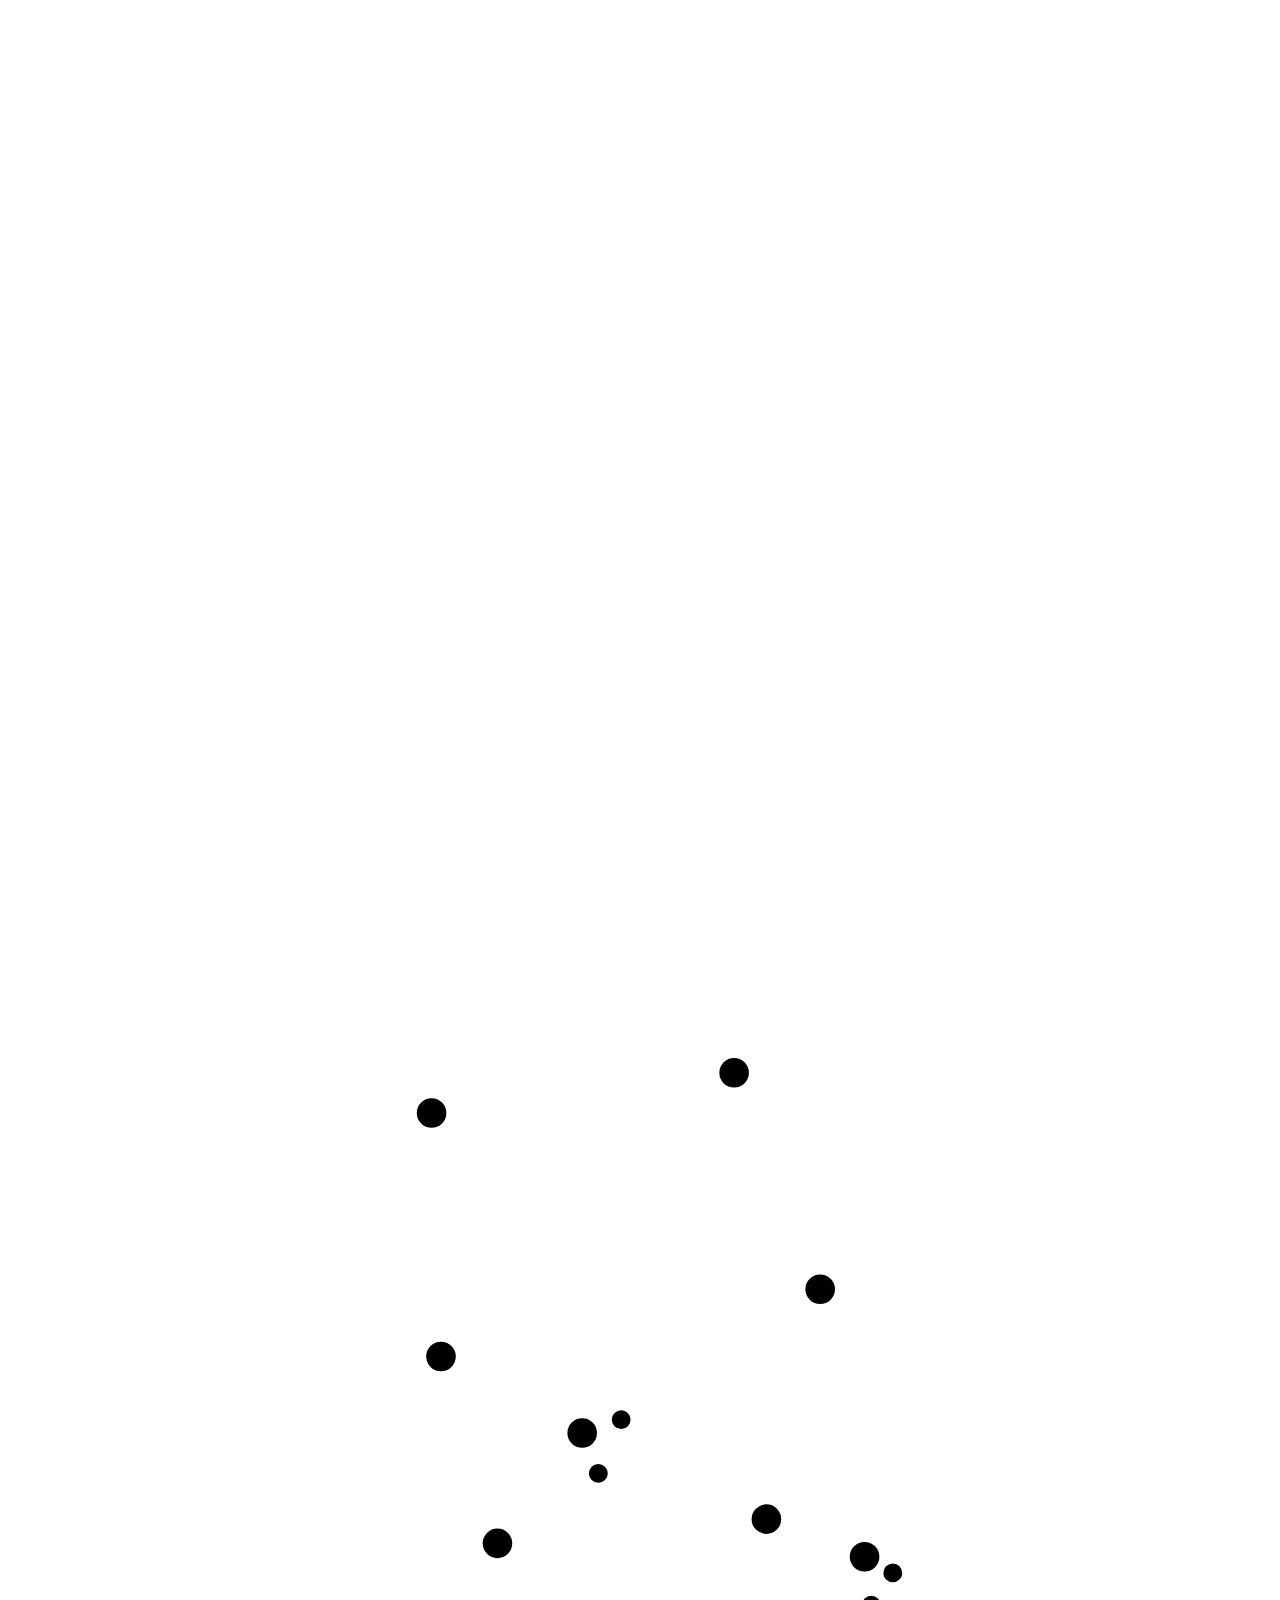
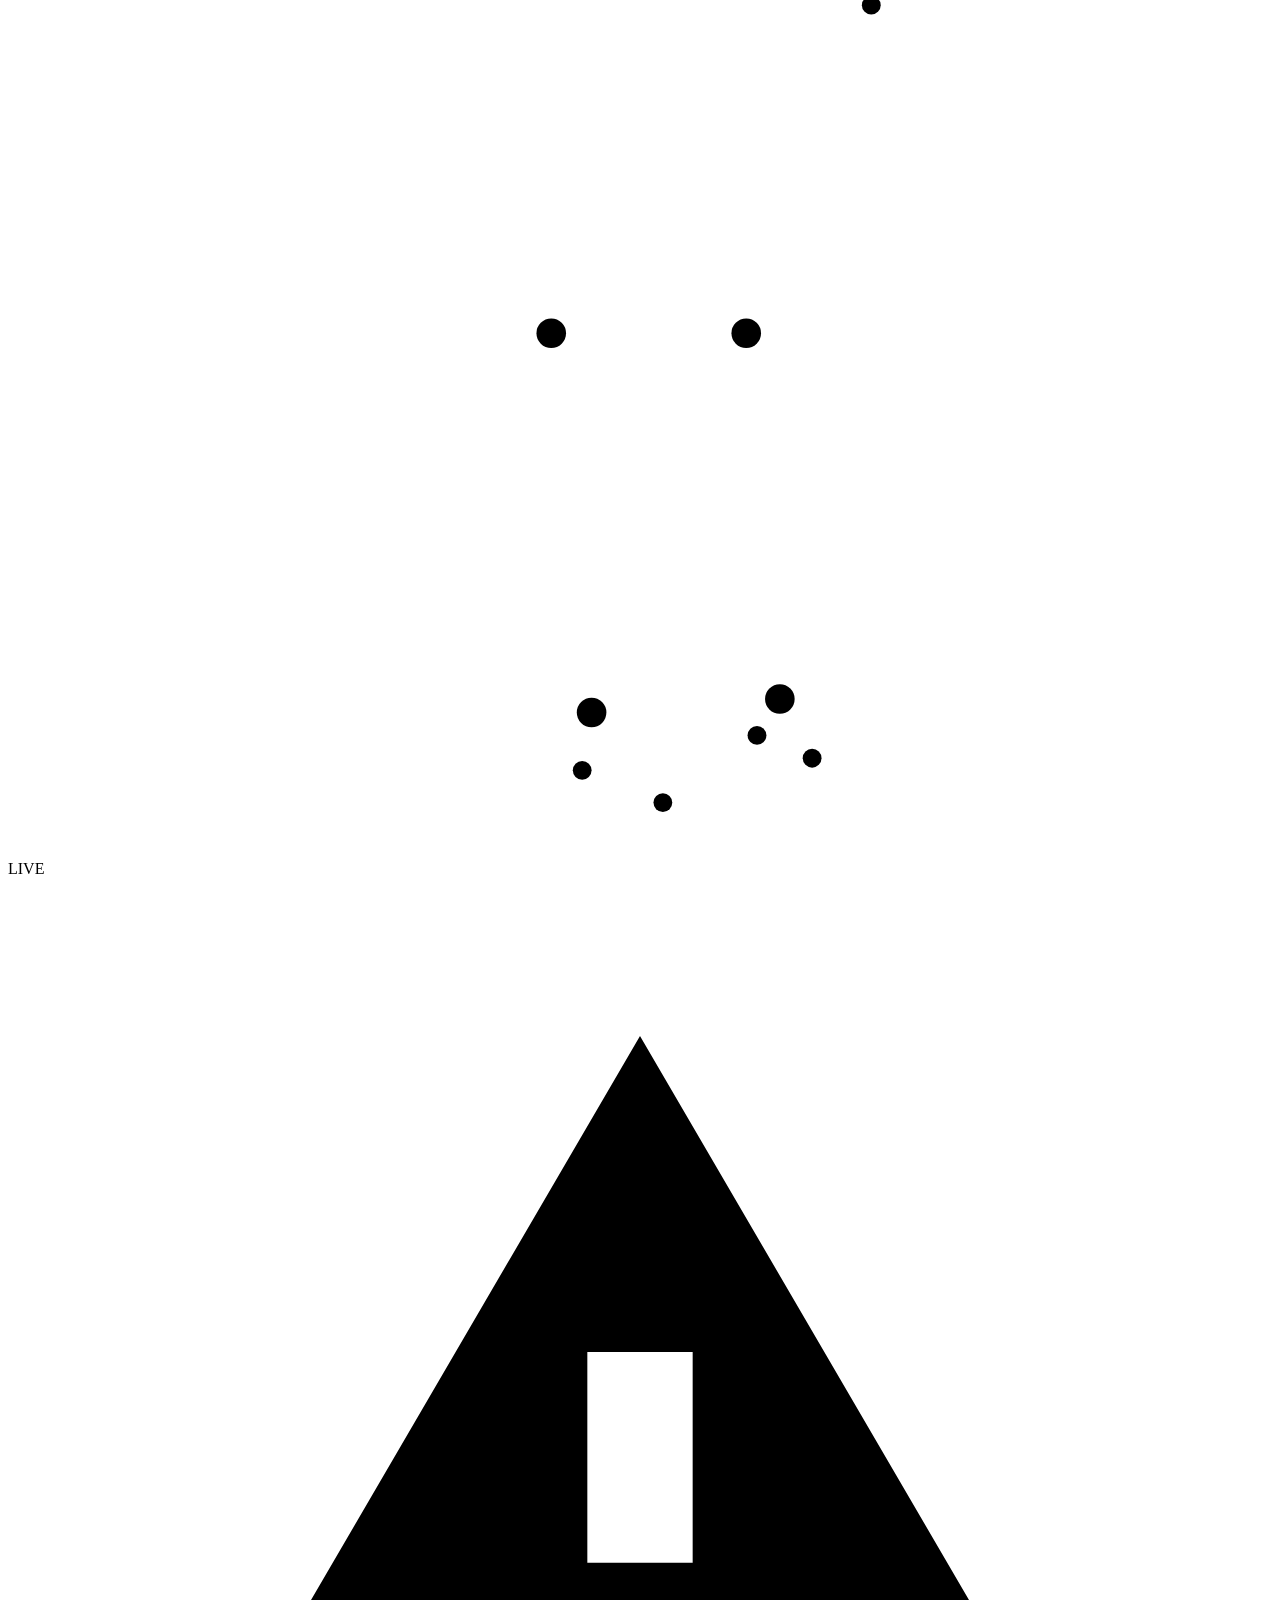
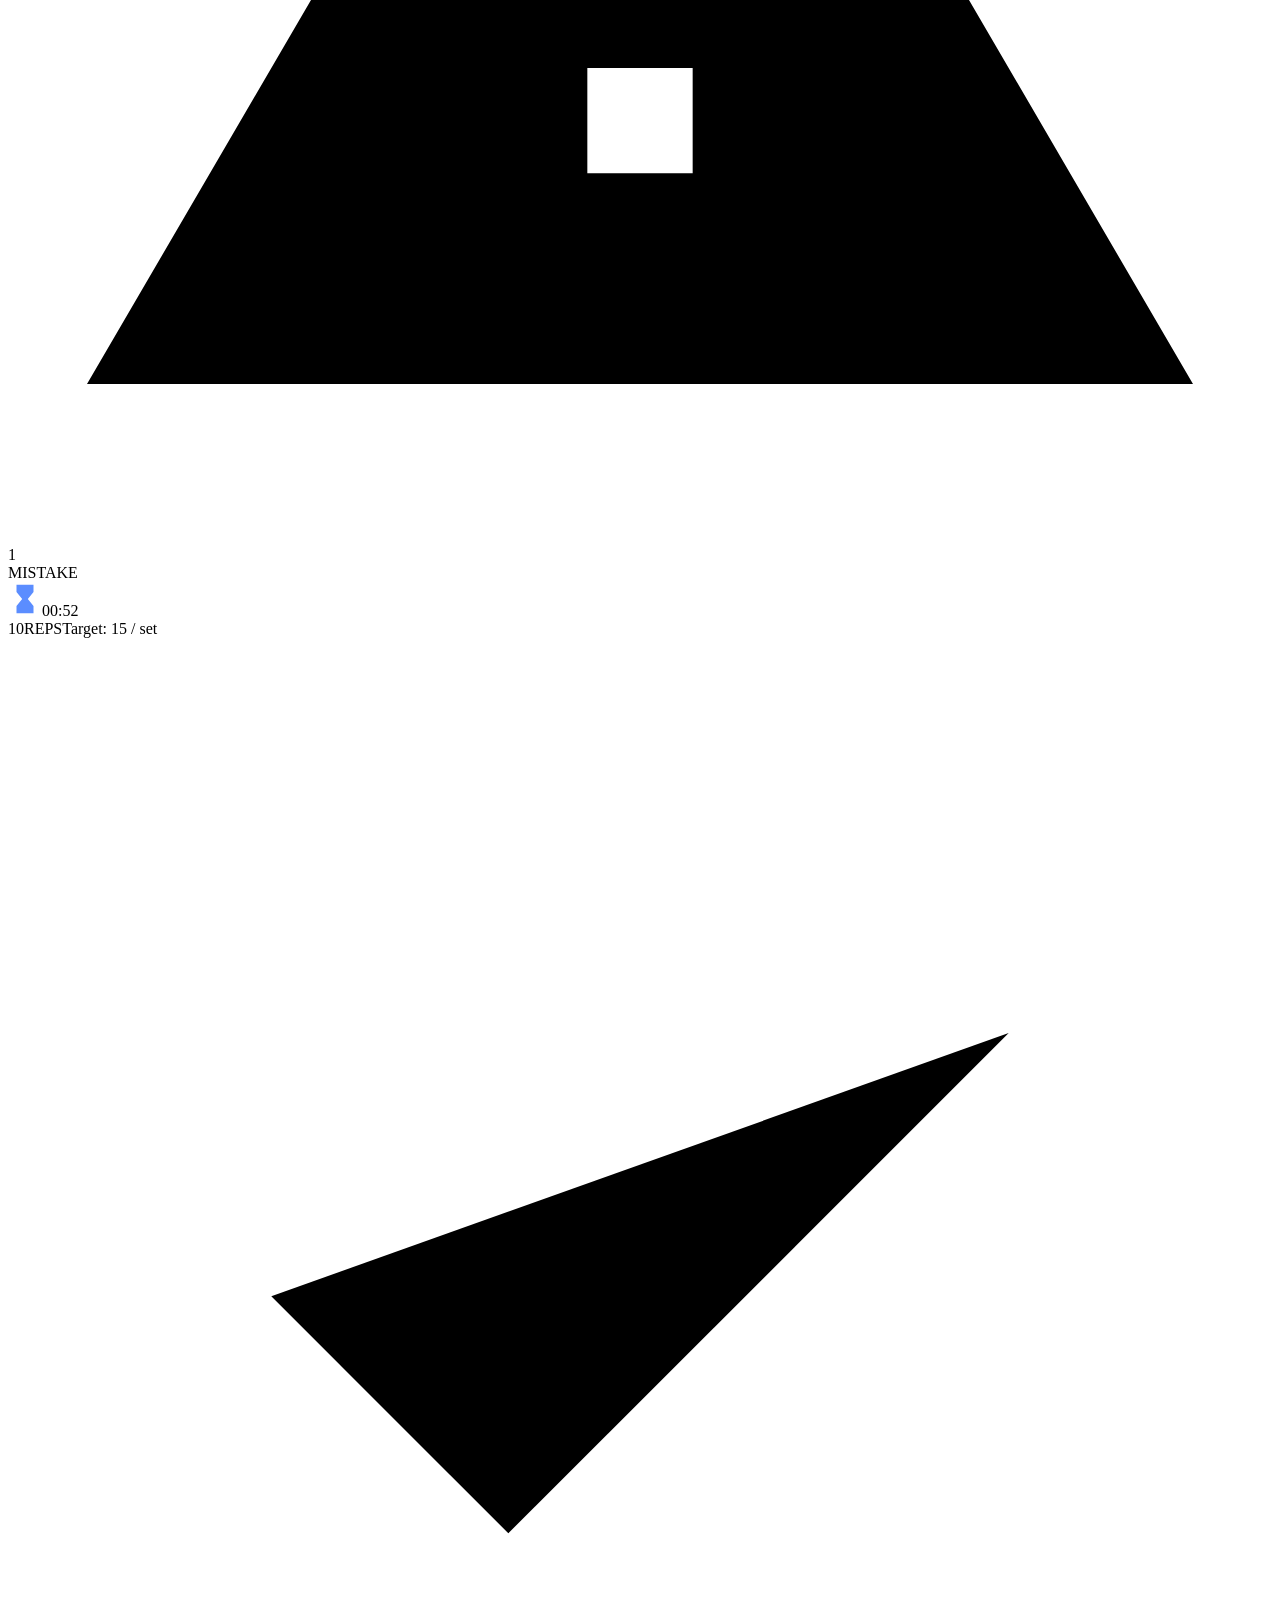
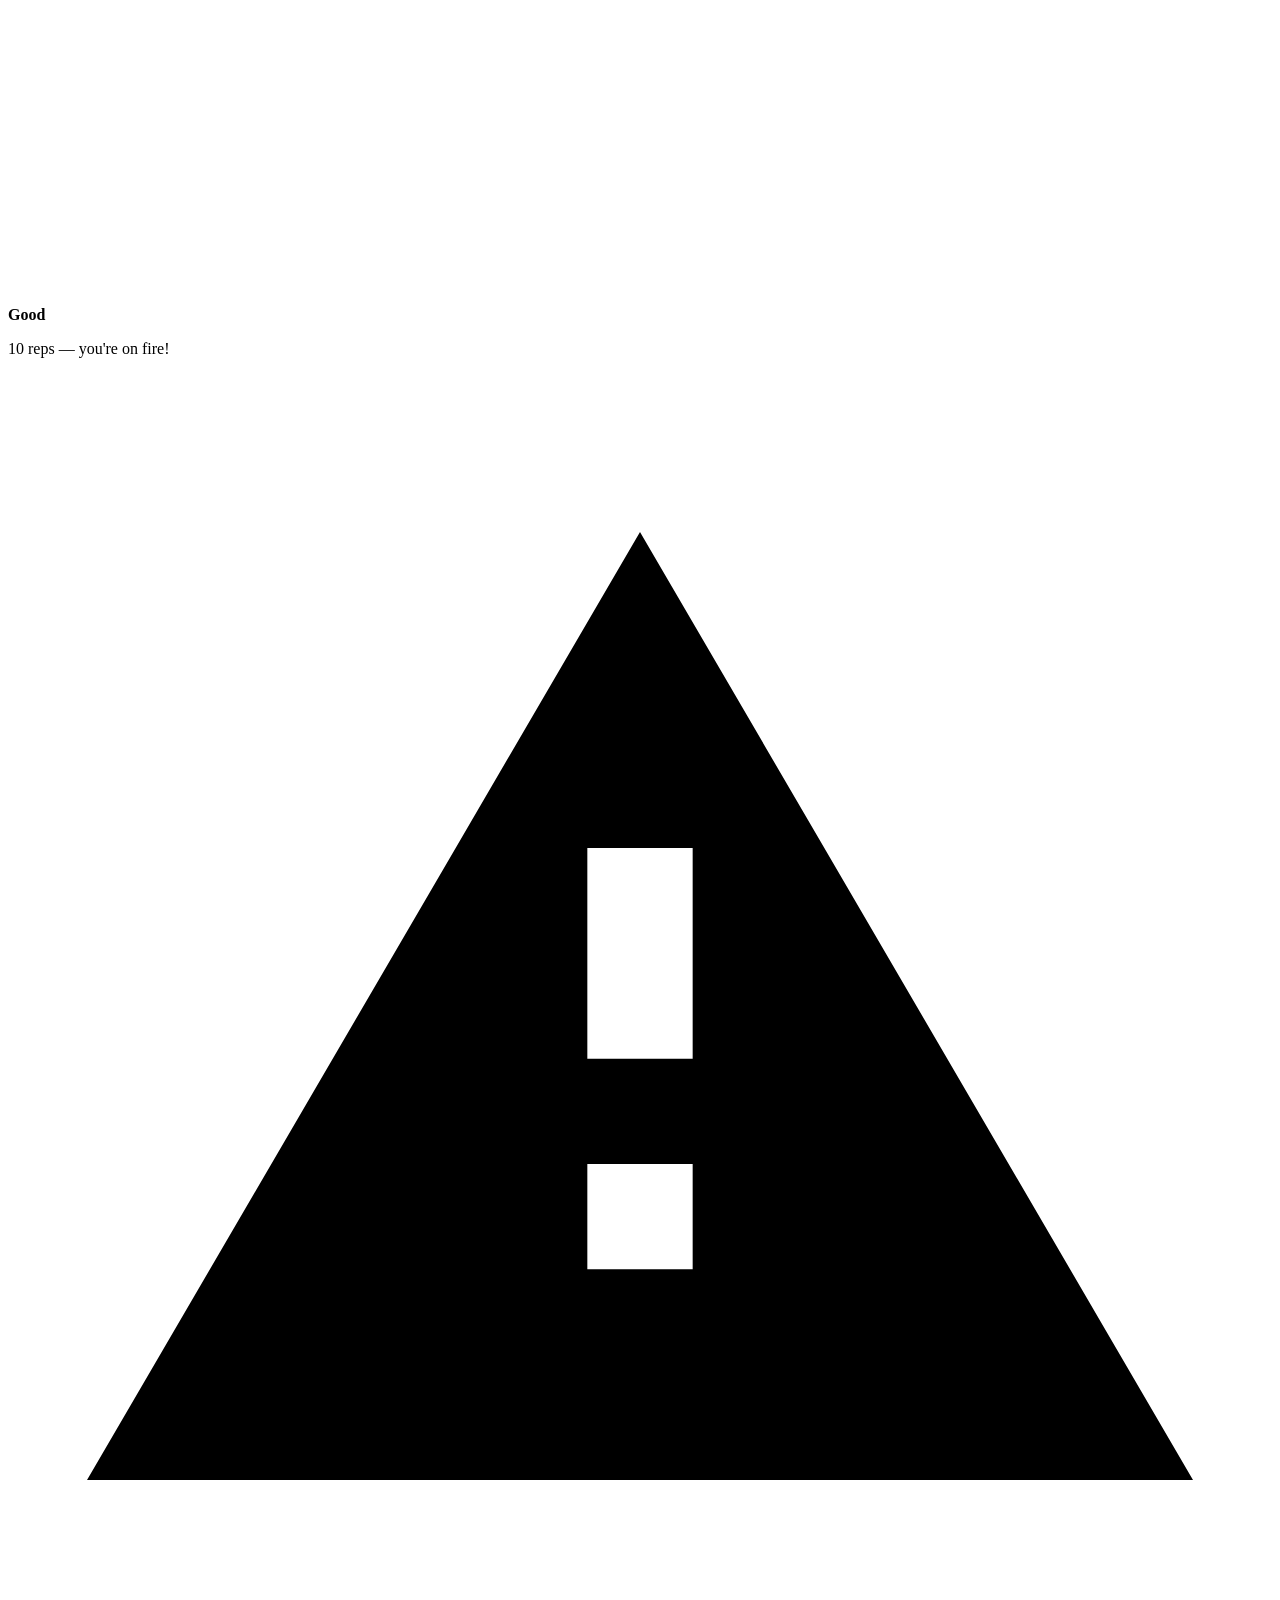
==== commit fbe0e8ff: "Update index.html" ====
--- a/index.html
+++ b/index.html
@@ -2,1023 +2,349 @@
 <html lang="en">
 <head>
 <meta charset="utf-8">
-<meta name="viewport" content="width=device-width, initial-scale=1, viewport-fit=cover">
-<link rel="icon" type="image/png" href="[data-uri]">
-<title>Trainova Fit Download</title>
-<meta name="description" content="Download Trainova Fit for Android. Real-time form feedback and voice coaching, using just your phone camera.">
+<meta name="viewport" content="width=device-width, initial-scale=1">
+<title>Trainova Fit: Real-time form feedback for Android</title>
+<meta name="description" content="Trainova Fit uses your phone camera to track your movement and gives real-time form feedback and voice coaching for five gym exercises.">
+<link rel="canonical" href="https://trainova-fit.github.io/trainova-fit-release/">
+<meta property="og:type" content="website">
+<meta property="og:title" content="Trainova Fit: Real-time form feedback for Android">
+<meta property="og:description" content="Understand your form. Train with confidence. Real-time form feedback and voice coaching for five gym exercises.">
+<meta property="og:url" content="https://trainova-fit.github.io/trainova-fit-release/">
+<meta property="og:image" content="https://trainova-fit.github.io/trainova-fit-release/assets/share/og-image.png">
+<meta name="twitter:card" content="summary_large_image">
+<meta name="theme-color" content="#FFFFFF" media="(prefers-color-scheme: light)">
+<meta name="theme-color" content="#06122B" media="(prefers-color-scheme: dark)">
+<link rel="icon" type="image/png" sizes="32x32" href="assets/share/favicon-32.png">
+<link rel="apple-touch-icon" href="assets/share/apple-touch-icon.png">
+<script>
+(function () {
+  var d = document.documentElement, t = null;
+  try { t = localStorage.getItem('trainova-fit-theme'); } catch (e) {}
+  if (t !== 'light' && t !== 'dark') t = matchMedia('(prefers-color-scheme: light)').matches ? 'light' : 'dark';
+  d.setAttribute('data-theme', t); d.className += ' js';
+  try {
+    var nav = performance.getEntriesByType('navigation')[0];
+    if (nav && nav.type === 'reload') {
+      if ('scrollRestoration' in history) history.scrollRestoration = 'manual';
+      if (location.hash) {
+        history.replaceState(null, '', location.pathname + location.search);
+        addEventListener('load', function () { scrollTo({ top: 0, behavior: 'instant' }); });
+      }
+    }
+  } catch (e) {}
+})();
+</script>
 <link rel="preconnect" href="https://fonts.googleapis.com">
 <link rel="preconnect" href="https://fonts.gstatic.com" crossorigin>
-<link rel="stylesheet" href="https://fonts.googleapis.com/css2?family=Plus+Jakarta+Sans:wght@400;500;600;700;800&family=Poppins:wght@400;500;600&family=JetBrains+Mono:wght@500&display=swap">
-<script>
-/* Apply the saved theme before the page is painted to avoid a theme flash. */
-(function () {
-  var theme = "dark";
-  try {
-    var saved = localStorage.getItem("trainova-fit-theme");
-    if (saved === "light" || saved === "dark") theme = saved;
-    else if (window.matchMedia && window.matchMedia("(prefers-color-scheme: light)").matches) theme = "light";
-  } catch (e) {
-    if (window.matchMedia && window.matchMedia("(prefers-color-scheme: light)").matches) theme = "light";
-  }
-  document.documentElement.setAttribute("data-theme", theme);
-})();
-</script>
-<style>
-/* Layout: one navy page, same world as the A3 poster. Hero = text + live phones,
-   then a real install sequence with replicas of the Android prompts people will see. */
-:root{
-  --navy:#0B1630;      /* page ground, poster navy */
-  --panel:#13224A;     /* raised band, poster CTA band */
-  --line:rgba(255,255,255,.14);
-  --ink:#F4F7FF;       /* headings */
-  --body:#B9C6E4;      /* running text */
-  --muted:#8E9CC0;     /* captions, meta */
-  --accent:#2F8CFF;    /* the one blue */
-  --accent-ink:#7FB6FF;/* accent as text on navy */
-  --ok:#4ADE80;
-  --warn:#F5B942;
-  --sheet:#F7F8FB;     /* Android dialog surface */
-  --sheet-ink:#1B1F2A;
-  --sheet-sub:#5B6475;
-  --accent-hover:#1F7BEF;
-  --button-ink:#FFFFFF;
-  --diagram-panel:#13224A;
-  --diagram-line:#2A3B68;
-  --diagram-accent:#2F8CFF;
-  --diagram-accent-line:#7FB6FF;
-  --diagram-muted:#5A6B95;
-  --diagram-phone:#0B1630;
-  --diagram-text:#F4F7FF;
-  --diagram-muted-light:#AEBBD9;
-  --diagram-clothes:#1E2E5C;
-  --diagram-head:#1B2440;
-  --diagram-inset:#04070F;
-  --diagram-inset-panel:#1B2A52;
-  --diagram-inset-floor:#22325E;
-  --diagram-keypoint:#4ADE80;
-  --f-sans:"Plus Jakarta Sans", system-ui, -apple-system, "Segoe UI", Roboto, sans-serif;
-  --f-app:"Poppins", system-ui, Roboto, sans-serif;
-  --f-mono:"JetBrains Mono", ui-monospace, "SFMono-Regular", Menlo, Consolas, monospace;
-  color-scheme:dark;
-}
-
-:root[data-theme="light"]{
-  color-scheme:light;
-  --navy:#F5F8FE;
-  --panel:#FFFFFF;
-  --line:rgba(19,43,82,.13);
-  --ink:#142440;
-  --body:#465873;
-  --muted:#71809A;
-  --accent:#237BE8;
-  --accent-ink:#1765C1;
-  --ok:#16A34A;
-  --warn:#F5B942;
-  --accent-hover:#1768D2;
-  --button-ink:#FFFFFF;
-  --diagram-panel:#EAF1FC;
-  --diagram-line:#C7D5EA;
-  --diagram-accent:#2F8CFF;
-  --diagram-accent-line:#3679C8;
-  --diagram-muted:#7185A6;
-  --diagram-phone:#FFFFFF;
-  --diagram-text:#18304F;
-  --diagram-muted-light:#61748F;
-  --diagram-clothes:#B8C9E3;
-  --diagram-head:#526783;
-  --diagram-inset:#E4ECF8;
-  --diagram-inset-panel:#F5F8FE;
-  --diagram-inset-floor:#DCE6F4;
-  --diagram-keypoint:#16A34A;
-}
-.diagram svg [fill],.diagram svg [stroke]{
-  transition:fill .28s ease,stroke .28s ease;
-}
-body,.brand,.brand .rule,.section,.foot-band,.qr-card,.stuck,.num,.exercises,.exercises li,
-.copy,.btn,.btn.is-soon,.btn.is-checking,.top-meta a,.theme-toggle,.faq details,.diagram,
-h1,h2,h3,p,a,.label,.tag,.specs,.routine,.alt-links,.note,.privacy,.tips b,.faq summary,.foot{
-  transition:background-color .28s ease,color .28s ease,border-color .28s ease;
-}
-.btn{color:var(--button-ink)}
-.btn:hover{background:var(--accent-hover);color:var(--button-ink)}
-.theme-toggle{
-  position:relative;display:inline-flex;align-items:center;justify-content:center;
-  width:42px;height:42px;flex:0 0 42px;padding:0;border:1px solid var(--line);
-  border-radius:13px;background:var(--panel);color:var(--ink);cursor:pointer;
-  overflow:hidden;-webkit-tap-highlight-color:transparent;
-}
-.theme-toggle:hover{border-color:var(--accent-ink);background:var(--panel)}
-.theme-toggle:focus-visible{outline:2px solid var(--accent-ink);outline-offset:3px}
-.theme-icon-wrap{position:relative;display:block;width:21px;height:21px}
-.theme-icon{
-  position:absolute;inset:0;width:21px;height:21px;fill:none;stroke:currentColor;
-  stroke-width:1.8;stroke-linecap:round;stroke-linejoin:round;
-  transition:opacity .32s ease,transform .48s cubic-bezier(.2,.8,.2,1);
-}
-.theme-icon-sun{opacity:0;transform:rotate(-75deg) scale(.55)}
-.theme-icon-moon{opacity:1;transform:rotate(0) scale(1)}
-:root[data-theme="light"] .theme-icon-sun{opacity:1;transform:rotate(0) scale(1)}
-:root[data-theme="light"] .theme-icon-moon{opacity:0;transform:rotate(75deg) scale(.55)}
-.theme-toggle::after{
-  content:"";position:absolute;inset:5px;border:1px solid var(--accent-ink);
-  border-radius:50%;opacity:0;transform:scale(.65);pointer-events:none;
-}
-.theme-toggle:active::after{animation:theme-eclipse .48s ease-out}
-@keyframes theme-eclipse{
-  0%{opacity:.35;transform:scale(.65)}
-  100%{opacity:0;transform:scale(1.35)}
-}
-@media (prefers-reduced-motion:reduce){
-  *,*::before,*::after{scroll-behavior:auto!important;animation-duration:.01ms!important;
-    animation-iteration-count:1!important;transition-duration:.01ms!important}
-}
-*{box-sizing:border-box}
-html{scroll-behavior:smooth}
-@media (prefers-reduced-motion:reduce){html{scroll-behavior:auto}}
-body{margin:0;background:var(--navy);color:var(--body);font-family:var(--f-sans);font-size:16px;line-height:1.6;-webkit-font-smoothing:antialiased}
-img{max-width:100%;display:block}
-.phone img{max-width:none}
-a{color:var(--accent-ink);text-underline-offset:3px}
-a:hover{color:var(--ink)}
-:focus-visible{outline:2px solid var(--accent-ink);outline-offset:3px;border-radius:6px}
-h1,h2,h3{color:var(--ink);margin:0;text-wrap:balance;letter-spacing:-.02em}
-p{margin:0}
-.wrap{max-width:1120px;margin:0 auto;padding-left:max(16px, env(safe-area-inset-left, 0px));padding-right:max(16px, env(safe-area-inset-right, 0px))}
-.label{font-size:12px;font-weight:700;letter-spacing:.18em;text-transform:uppercase;color:var(--accent-ink)}
-.mono{font-family:var(--f-mono);font-size:.86em;font-variant-numeric:tabular-nums}
-
-/* Header */
-.top{padding-block:24px;display:flex;align-items:center;justify-content:space-between;gap:16px;flex-wrap:wrap}
-.brand{display:flex;align-items:center;gap:14px;text-decoration:none}
-.brand .sym{height:36px;width:auto}
-.brand .rule{width:1px;height:26px;background:var(--line)}
-.brand .word{height:24px;width:auto}
-.top-meta{display:flex;align-items:center;gap:20px;font-size:13px}
-.top-meta .tag{font-weight:600;letter-spacing:.16em;text-transform:uppercase;color:var(--muted);font-size:11.5px}
-.top-meta a{font-weight:600;text-decoration:none;display:inline-flex;align-items:center;gap:6px}
-
-/* Hero: headline full width (like the poster), then CTA left + phones right */
-.hero{padding-block:40px 72px}
-.hero-head{max-width:880px}
-.hero h1{font-size:clamp(28px, 7.6vw, 64px);line-height:1.06;font-weight:800;letter-spacing:-.03em}
-.hero h1 em{font-style:normal;color:var(--accent)}
-.hero .sub{margin-top:18px;font-size:clamp(17px, 2vw, 21px);line-height:1.45;color:var(--body);max-width:40ch;font-weight:500}
-.hero-body{margin-top:40px;display:grid;grid-template-columns:minmax(0,1fr) auto;gap:56px;align-items:center}
-.cta{display:flex;flex-direction:column;gap:16px;align-items:flex-start}
-.cta .alt-links{margin-top:-8px}
-.btn{display:inline-flex;align-items:center;gap:16px;padding:16px 28px 16px 16px;border-radius:16px;background:var(--accent);color:#fff;text-decoration:none;font-weight:700;font-size:18px;line-height:1.2;transition:background .15s}
-.btn:hover{background:#1F7BEF;color:#fff}
-.btn.is-soon,.btn.is-soon:hover,.btn.is-checking,.btn.is-checking:hover{background:var(--panel);color:var(--ink);border:1px solid var(--line);cursor:default}
-.btn img{width:44px;height:44px;border-radius:11px}
-.btn > span{display:flex;flex-direction:column;gap:5px}
-.btn small{display:block;font-weight:500;font-size:13.5px;line-height:1.3;opacity:.85}
-.specs{display:flex;flex-wrap:wrap;gap:6px 14px;color:var(--muted);font-size:14px}
-.specs > span:not([hidden]) ~ span:not([hidden])::before{content:"·";margin-right:14px;color:var(--line)}
-.specs .mono{color:var(--body)}
-.alt-links{font-size:14px;color:var(--muted)}
-.whatsnew{font-size:14px;line-height:1.5;color:var(--body);max-width:44ch}
-.whatsnew[hidden]{display:none}
-.whatsnew .wn-label{display:block;font-weight:600;color:var(--ink);margin-bottom:2px}
-.whatsnew .wn-text{display:-webkit-box;-webkit-line-clamp:3;-webkit-box-orient:vertical;overflow:hidden}
-.whatsnew a{display:inline-block;margin-top:6px;color:var(--accent-ink);font-weight:600}
-.routine{font-size:15px;line-height:1.5;color:var(--body);max-width:44ch;padding-top:8px}
-.handoff{margin-top:40px;display:flex;align-items:flex-end;gap:20px}
-.qr-card{display:flex;align-items:center;gap:16px;padding:14px 18px 14px 14px;border-radius:18px;background:var(--panel)}
-.qr{width:148px;height:148px;background:#fff;border-radius:10px;flex-shrink:0;overflow:hidden}
-.qr svg{display:block;width:100%;height:100%}
-.qr-card p{font-size:14px;line-height:1.45;max-width:20ch}
-.qr-card strong{display:block;color:var(--ink);font-size:15px;margin-bottom:2px}
-
-/* Phones (exact copy of the poster mockups, scaled) */
-.phones{display:flex;gap:28px;align-items:flex-start;justify-content:center}
-.phone-slot{--s:1.14;width:calc(236px * var(--s));display:flex;flex-direction:column;gap:12px}
-.phone-slot.lower{margin-top:calc(16px * var(--s))}
-.phone-box{position:relative;width:calc(236px * var(--s));height:calc(522px * var(--s))}
-.phone{position:absolute;left:0;top:0;width:236px;height:522px;transform:scale(var(--s));transform-origin:0 0}
-.phone-slot figcaption{display:flex;flex-direction:column;gap:2px;padding-left:4px}
-.phone-slot figcaption b{color:var(--ink);font-size:16px}
-.phone-slot figcaption span{font-size:13.5px;color:var(--muted);line-height:1.4}
-
-/* Sections */
-.section{padding-block:72px;border-top:1px solid var(--line)}
-.section-head{display:flex;flex-direction:column;gap:12px;margin-bottom:40px;max-width:640px}
-.section-head h2{font-size:clamp(26px, 3.4vw, 36px);line-height:1.15;font-weight:800}
-.section-head p{font-size:17px}
-
-/* Install steps */
-.steps{list-style:none;margin:0;padding:0;display:flex;flex-direction:column}
-.step{position:relative;display:grid;grid-template-columns:44px minmax(0,560px) 320px;gap:20px 48px;padding-block:24px;align-items:start;justify-content:start}
-.step h3{padding-top:4px}
-/* connector: runs from each number down to the next one */
-.step:not(:last-child)::before{content:"";position:absolute;left:17px;width:2px;top:calc(24px + 36px + 6px);bottom:calc(-24px + 6px);background:var(--accent);opacity:.45;border-radius:1px}
-.step:first-child::before{top:calc(36px + 6px)}
-.num{background:var(--navy);position:relative}
-.step:first-child{padding-top:0}
-.num{width:36px;height:36px;border-radius:50%;border:2px solid var(--accent);display:flex;align-items:center;justify-content:center;color:var(--ink);font-weight:700;font-size:15px;align-self:start}
-.step h3{font-size:20px;line-height:1.3;font-weight:700;margin-bottom:6px}
-.step p{max-width:52ch}
-.step p+p{margin-top:8px}
-.note{font-size:14px;color:var(--muted)}
-.note b{color:var(--body)}
-
-/* Android prompt replicas */
-.shot{background:var(--sheet);color:var(--sheet-ink);border-radius:22px;padding:18px 18px 14px;font-family:var(--f-app);font-size:13px;line-height:1.45;width:100%;max-width:320px;justify-self:start}
-.shot .t{font-size:15px;font-weight:500;margin-bottom:4px}
-.shot .d{color:var(--sheet-sub);font-size:12.5px}
-.shot .row{display:flex;justify-content:flex-end;gap:6px;margin-top:14px}
-.shot .b{padding:7px 12px;border-radius:999px;font-weight:500;font-size:12.5px;color:#2B5BC8}
-.shot .tap{background:#2B5BC8;color:#fff;box-shadow:0 0 0 3px var(--sheet), 0 0 0 5px var(--accent)}
-.shot .file{display:flex;align-items:center;gap:12px}
-.shot .file .ic{width:36px;height:36px;border-radius:10px;background:#E3E8F3;display:flex;align-items:center;justify-content:center;flex-shrink:0}
-.shot .file .grow{flex:1;min-width:0}
-.shot .set-head{font-size:15px;font-weight:500;margin-bottom:12px}
-.shot .set-row{display:flex;align-items:center;justify-content:space-between;gap:12px;padding:10px 12px;border-radius:14px;background:#E9EEF8}
-.toggle{width:40px;height:24px;border-radius:12px;background:#2B5BC8;position:relative;flex-shrink:0;box-shadow:0 0 0 3px #E9EEF8, 0 0 0 5px var(--accent)}
-.toggle::after{content:"";position:absolute;right:3px;top:3px;width:18px;height:18px;border-radius:50%;background:#fff}
-.shot .app{display:flex;flex-direction:column;align-items:center;text-align:center;gap:6px}
-.shot .app img{width:40px;height:40px;border-radius:10px}
-.shot .stack{display:flex;flex-direction:column;gap:6px;margin-top:12px}
-.shot .stack .b{text-align:center;background:#E3E8F3;color:var(--sheet-ink)}
-.shot .stack .b.tap{background:#2B5BC8;color:#fff}
-
-/* Stuck box */
-.stuck{margin-top:48px;display:grid;grid-template-columns:auto minmax(0,1fr);gap:28px;align-items:center;padding:28px;border-radius:24px;background:var(--panel)}
-.stuck img{width:110px;height:auto}
-.stuck h3{font-size:20px;margin-bottom:12px}
-.stuck dl{margin:0;display:grid;grid-template-columns:minmax(0,1fr) minmax(0,1fr);gap:16px 28px}
-.stuck dt{color:var(--ink);font-weight:600;font-size:15px}
-.stuck dd{margin:2px 0 0;font-size:14.5px;line-height:1.5}
-
-/* Setup */
-.setup{display:grid;grid-template-columns:minmax(0,1.05fr) minmax(0,1fr);gap:48px;align-items:start}
-.diagram{border-radius:24px;overflow:hidden}
-.diagram svg{width:100%;height:auto;display:block}
-.tips{list-style:none;margin:0;padding:0;display:flex;flex-direction:column;gap:18px}
-.tips li{display:grid;grid-template-columns:22px minmax(0,1fr);gap:12px}
-.tips svg{margin-top:4px}
-.tips b{color:var(--ink);display:block;font-size:16px}
-.exercises{margin-top:28px;padding-top:20px;border-top:1px solid var(--line)}
-.exercises ul{list-style:none;margin:10px 0 0;padding:0;display:flex;flex-wrap:wrap;gap:8px}
-.exercises li{padding:6px 12px;border-radius:999px;border:1px solid var(--line);color:var(--ink);font-size:14px;font-weight:500}
-
-/* Privacy */
-.privacy{display:grid;grid-template-columns:repeat(3, minmax(0,1fr));gap:32px}
-.privacy h3{font-size:17px;margin-bottom:8px}
-.privacy p{font-size:15px}
-.privacy b{color:var(--ink);font-weight:600}
-
-/* FAQ */
-.faq{max-width:760px}
-.faq details{border-bottom:1px solid var(--line)}
-.faq summary{list-style:none;cursor:pointer;padding-block:18px;display:flex;justify-content:space-between;gap:16px;color:var(--ink);font-weight:600;font-size:17px}
-.faq summary::-webkit-details-marker{display:none}
-.faq summary::after{content:"+";font-weight:500;color:var(--accent-ink);font-size:22px;line-height:1}
-.faq details[open] summary::after{content:"–"}
-.faq details p{padding-bottom:18px;max-width:62ch}
-
-/* Footer */
-.foot-band{border-top:1px solid var(--line)}
-.foot{padding-block:40px 48px;display:grid;grid-template-columns:minmax(0,1fr) auto;gap:24px 48px;font-size:14px}
-.foot .word{height:20px;width:auto;margin-bottom:14px}
-.foot .who{color:var(--ink);font-weight:600}
-.mail{display:inline-flex;align-items:center;gap:10px;margin-top:6px;flex-wrap:wrap}
-.copy{font:inherit;font-size:12.5px;font-weight:600;color:var(--ink);background:transparent;border:1px solid var(--line);border-radius:8px;padding:3px 10px;cursor:pointer}
-.copy:hover{border-color:var(--accent-ink)}
-.foot .right{text-align:right;color:var(--muted);max-width:300px;display:flex;flex-direction:column;gap:8px}
-
-/* Review mode: open the page with #review to see every stand-in that needs confirming */
-.review-bar{display:none}
-.review .review-bar{display:block;background:var(--warn);color:#1B1300;font-weight:600;font-size:14px;padding-block:10px;text-align:center}
-.review [data-confirm]{outline:2px solid var(--warn);outline-offset:3px;border-radius:4px}
-
-/* Responsive */
-@media (max-width:1023px){
-  .hero-body{grid-template-columns:minmax(0,1fr);gap:56px}
-  .phone-slot{--s:1.1}
-  .step{grid-template-columns:44px minmax(0,1fr)}
-  .shot{grid-column:2;justify-self:start}
-  .setup{grid-template-columns:minmax(0,1fr)}
-  .privacy{grid-template-columns:minmax(0,1fr)}
-}
-@media (max-width:720px){
-  .phone-slot{--s:.88}
-  .phones{gap:16px}
-  .handoff{display:none}
-  .stuck{grid-template-columns:minmax(0,1fr)}
-  .stuck img{width:64px}
-  .hero-body{margin-top:32px}
-  .section-head{margin-bottom:32px}
-  .stuck dl{grid-template-columns:minmax(0,1fr)}
-  .foot{grid-template-columns:minmax(0,1fr)}
-  .foot .right{text-align:left}
-  .top-meta .tag{display:none}
-  .section{padding-block:56px}
-}
-@media (max-width:480px){
-  .specs{flex-direction:column;gap:2px}
-  .specs > span:not([hidden]) ~ span:not([hidden])::before{content:none}
-  .phones{flex-direction:column;align-items:center;gap:36px}
-  .phone-slot{--s:1.2}
-  .phone-slot.lower{margin-top:0}
-  .step{grid-template-columns:36px minmax(0,1fr);gap:16px 14px}
-  .shot{grid-column:2}
-  .btn{width:100%}
-}
-@media (max-width:380px){ .phone-slot{--s:1.15} }
-</style>
+<link rel="stylesheet" href="https://fonts.googleapis.com/css2?family=Plus+Jakarta+Sans:wght@400;600;800&family=Urbanist:wght@500;600;800&display=swap">
+<link rel="stylesheet" href="css/site.css">
 </head>
-<body>
-<div class="review-bar"><div class="wrap">Review mode: highlighted text is a stand-in. Confirm each one before publishing.</div></div>
-
-<header class="wrap top">
-  <a class="brand" href="#" aria-label="Trainova Fit home">
-    <img class="sym" src="[data-uri]" data-dark-src="[data-uri]" data-light-src="[data-uri]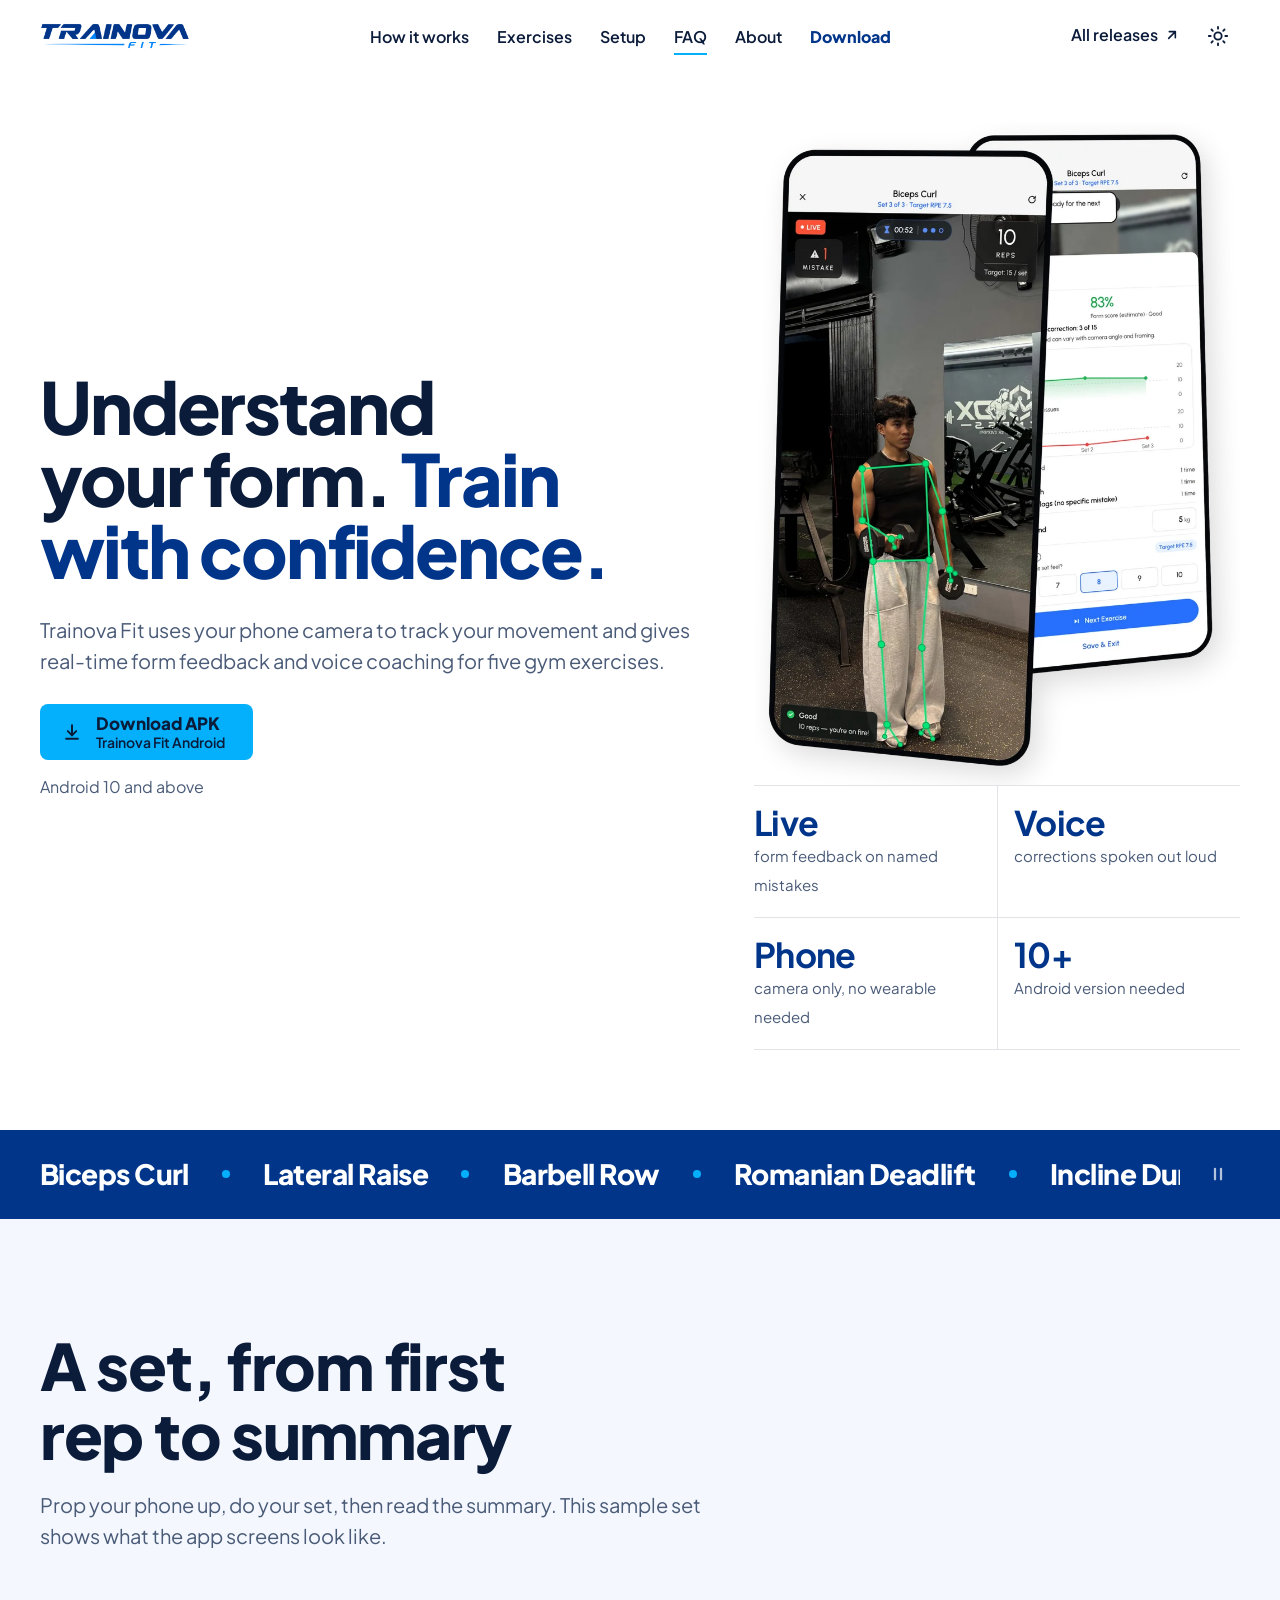
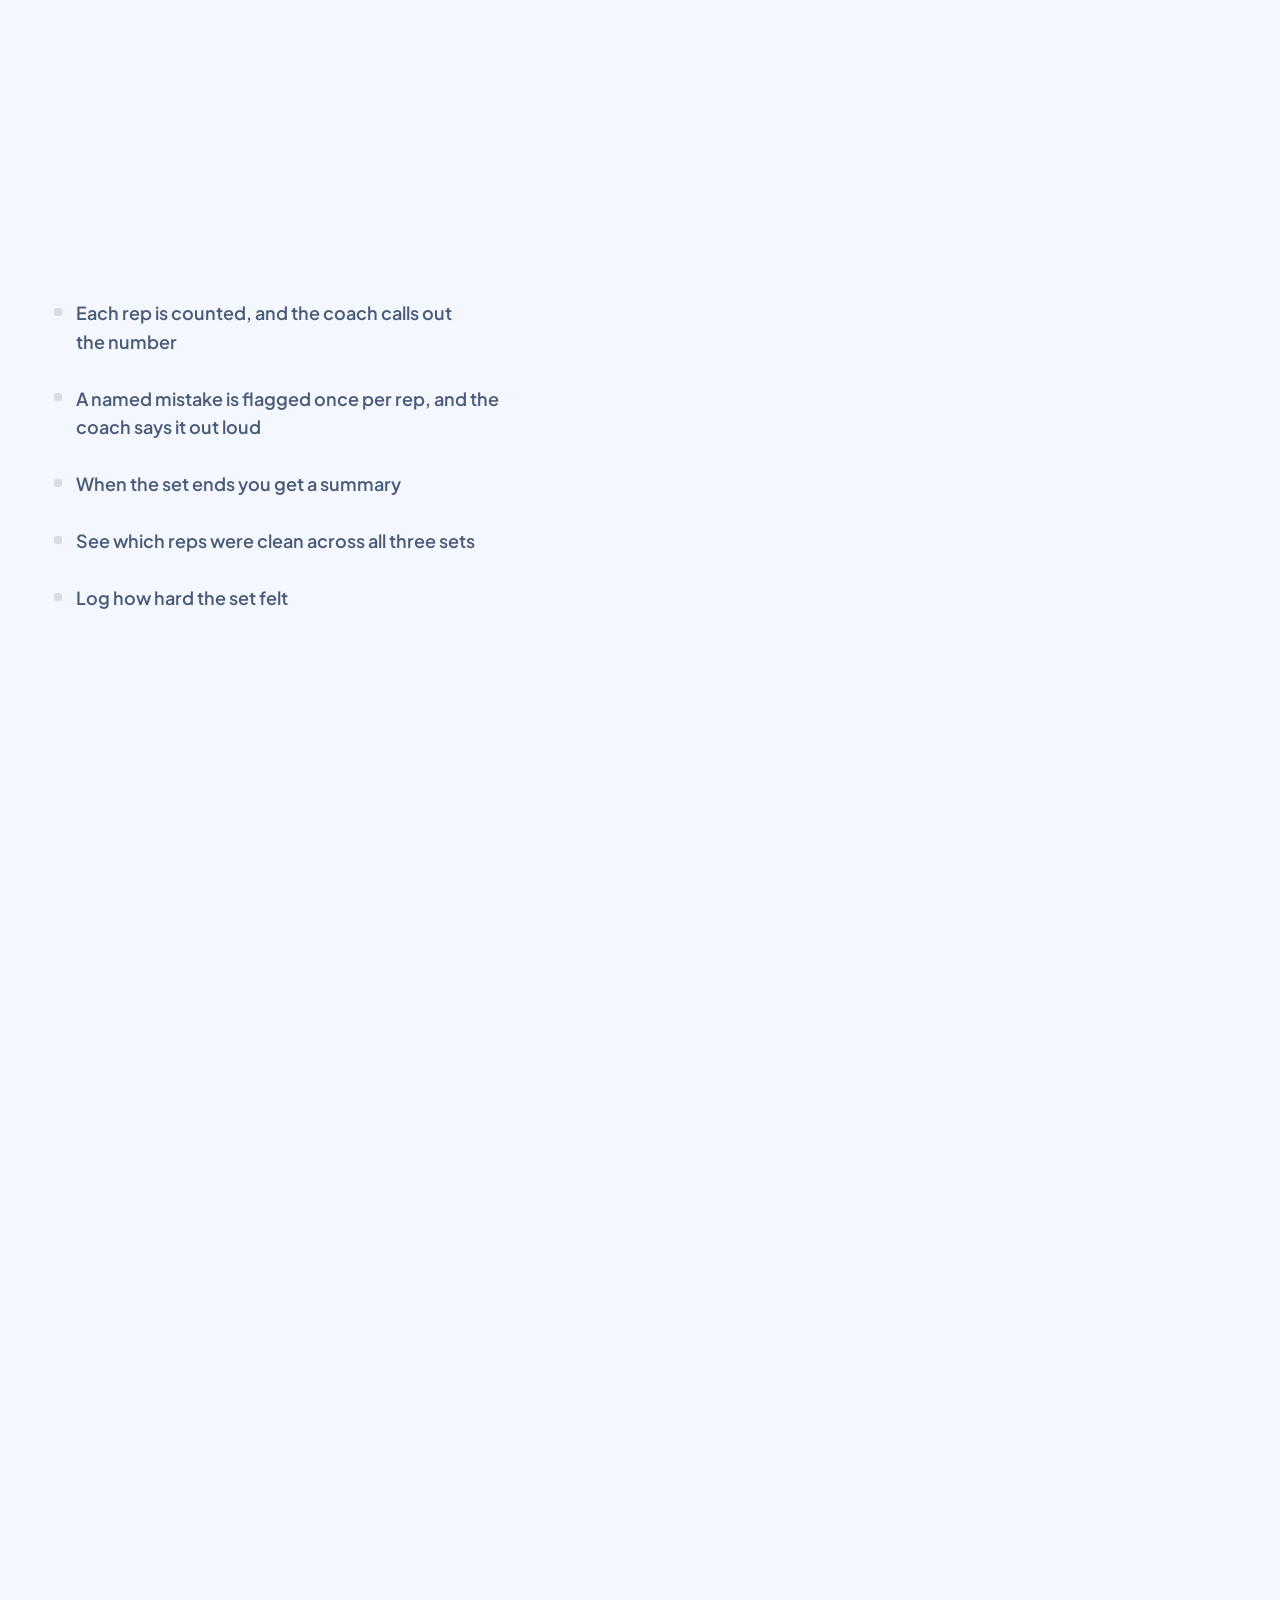
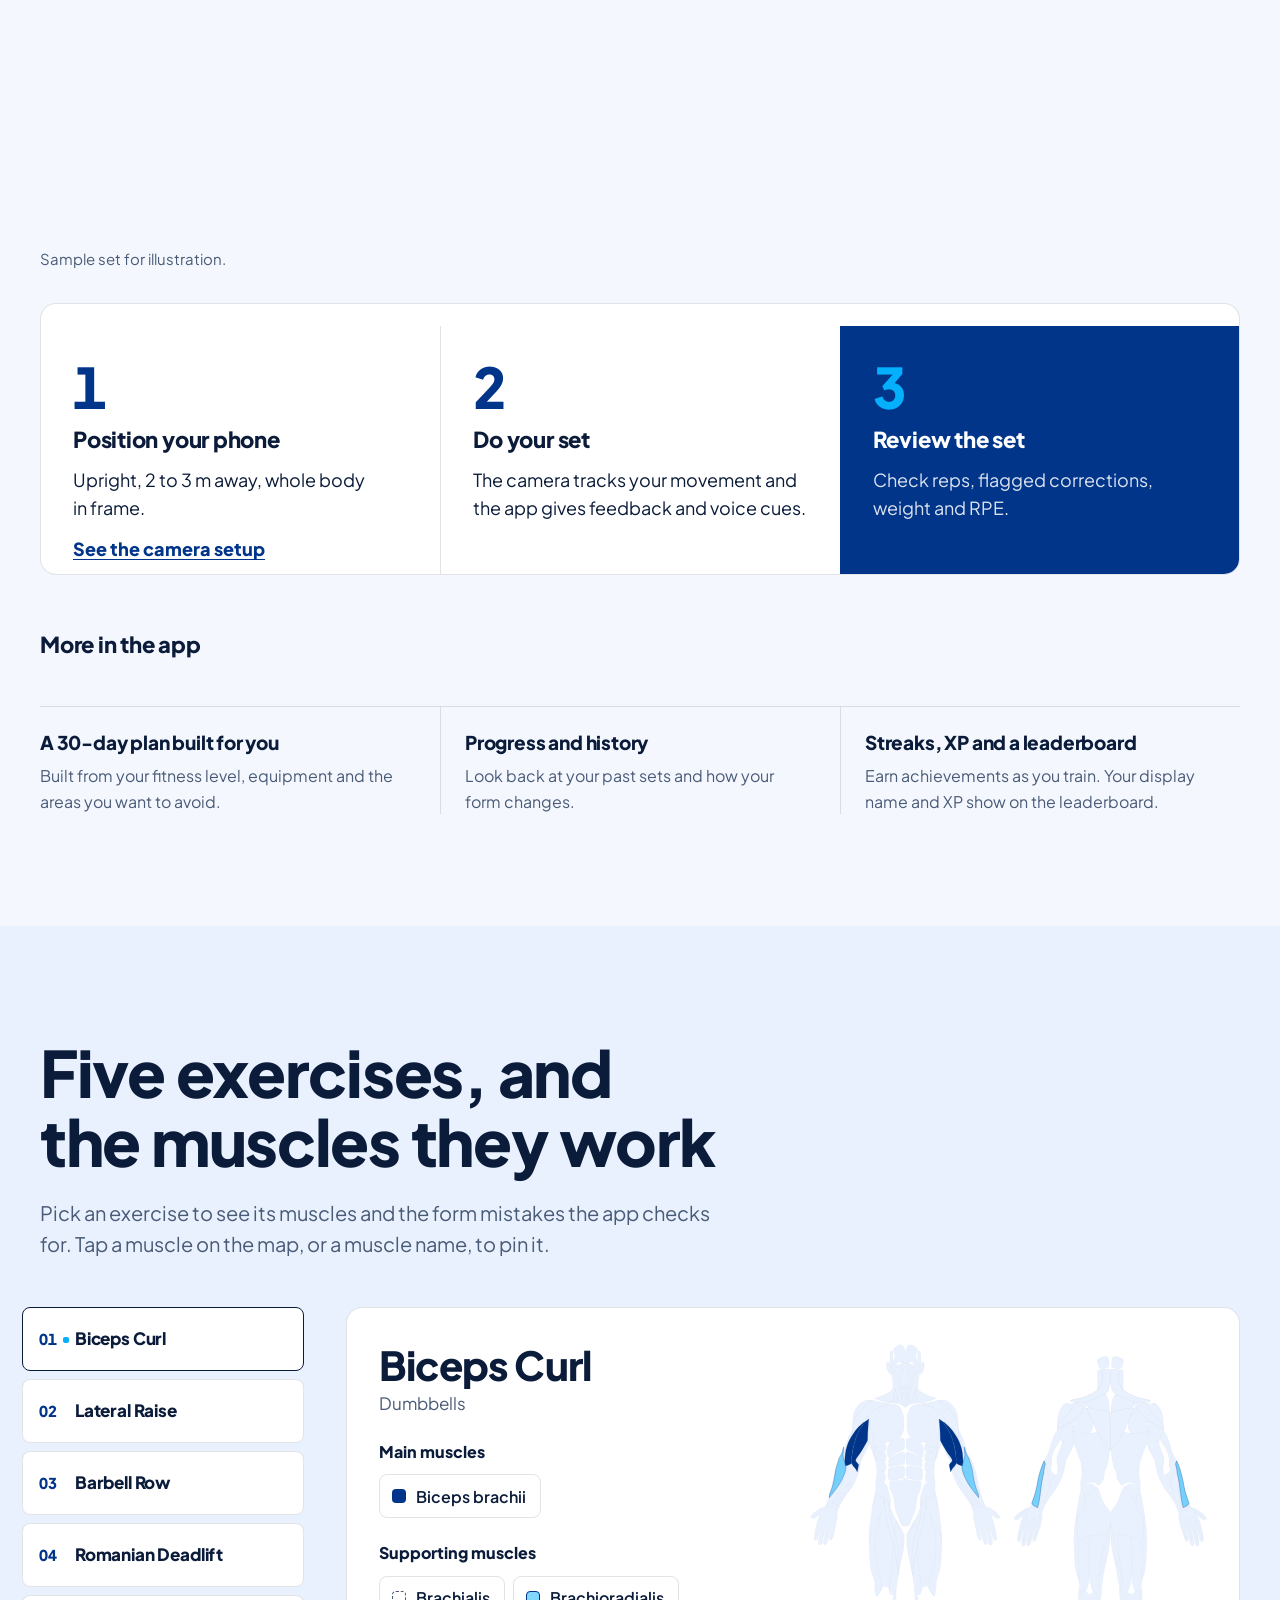
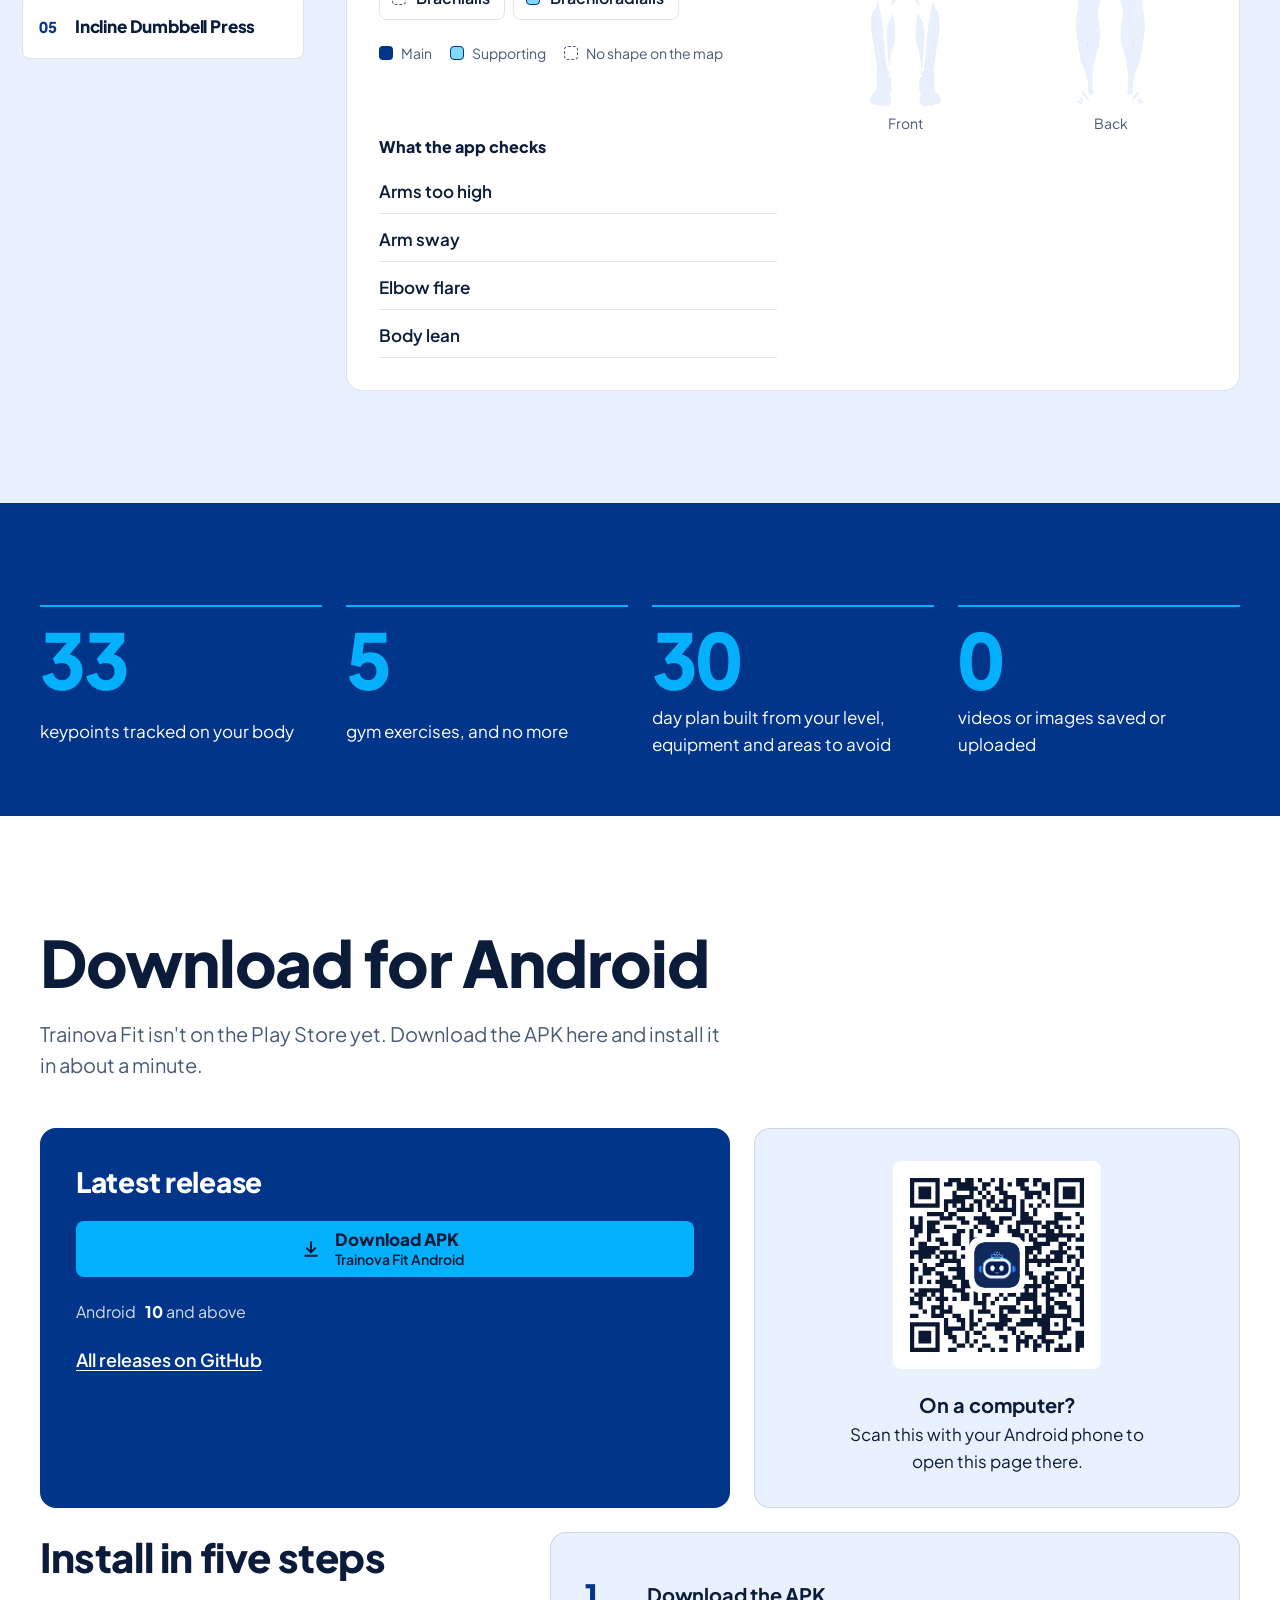
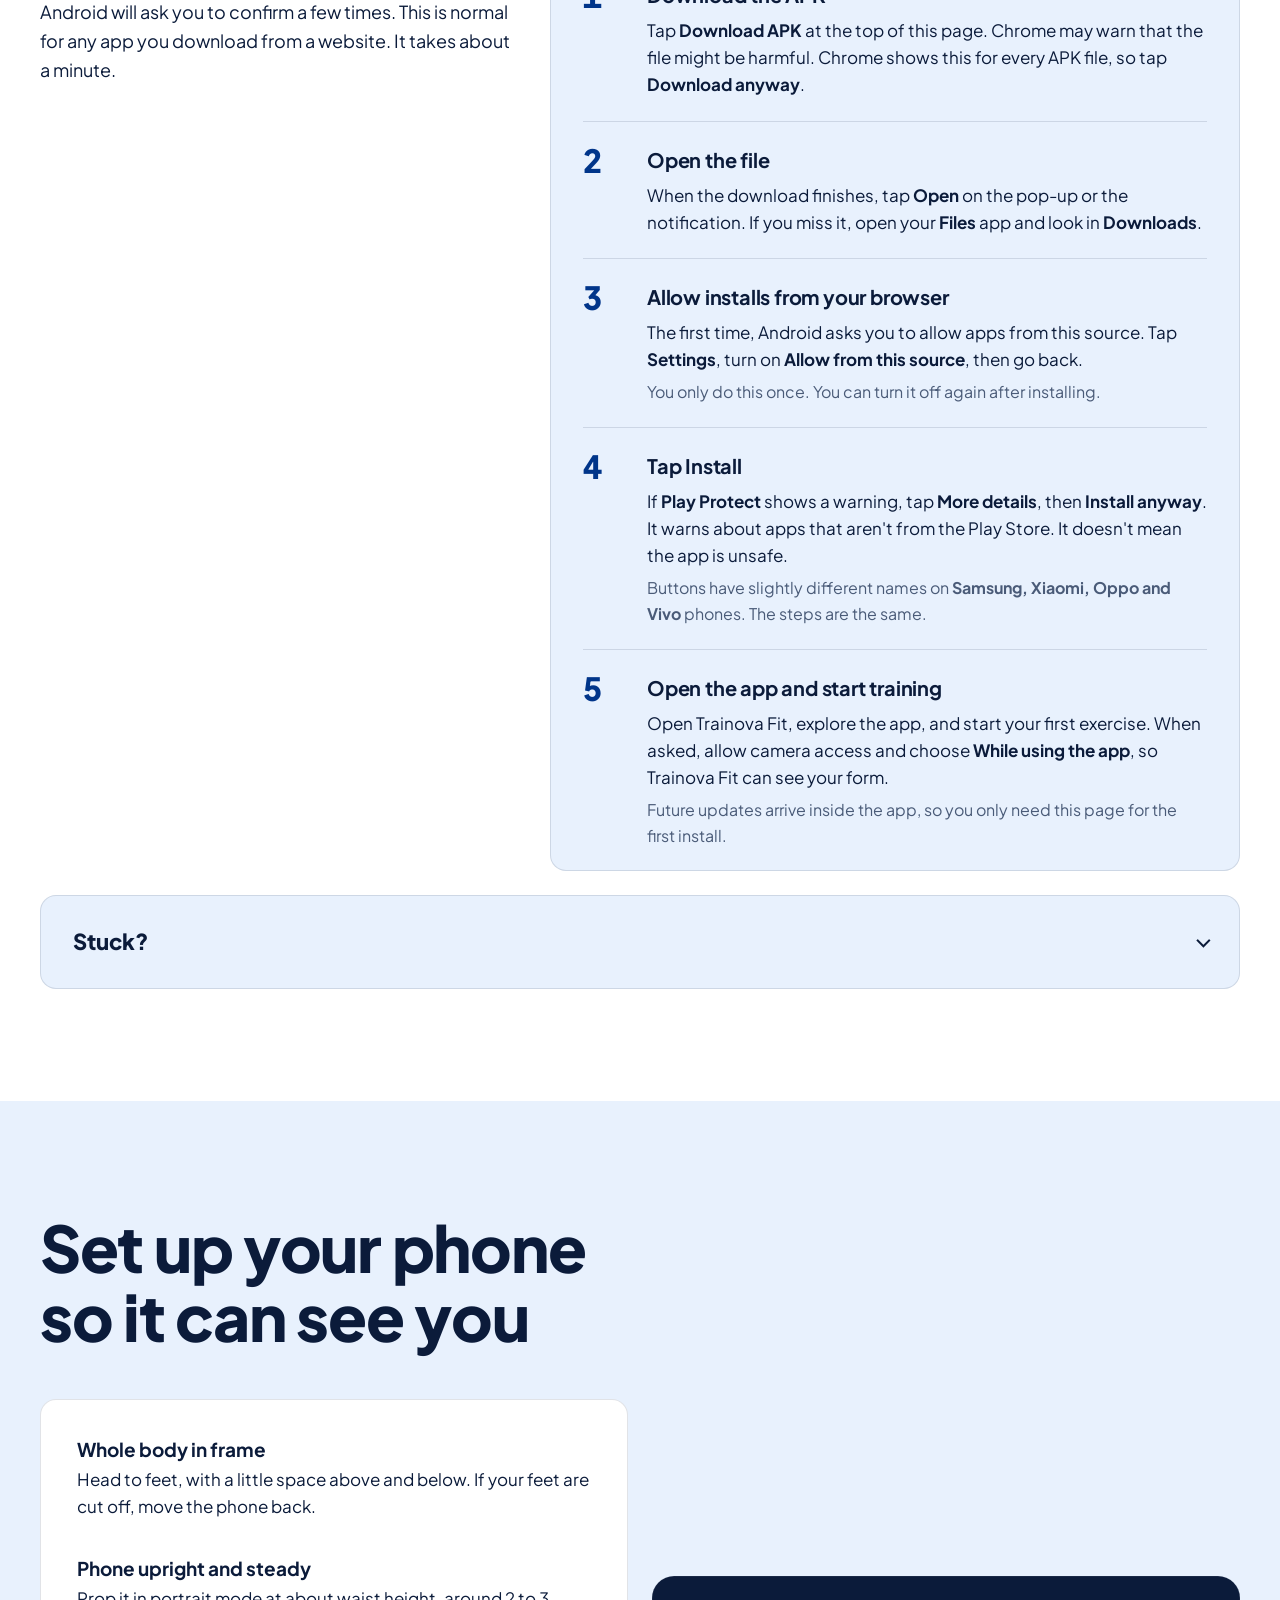
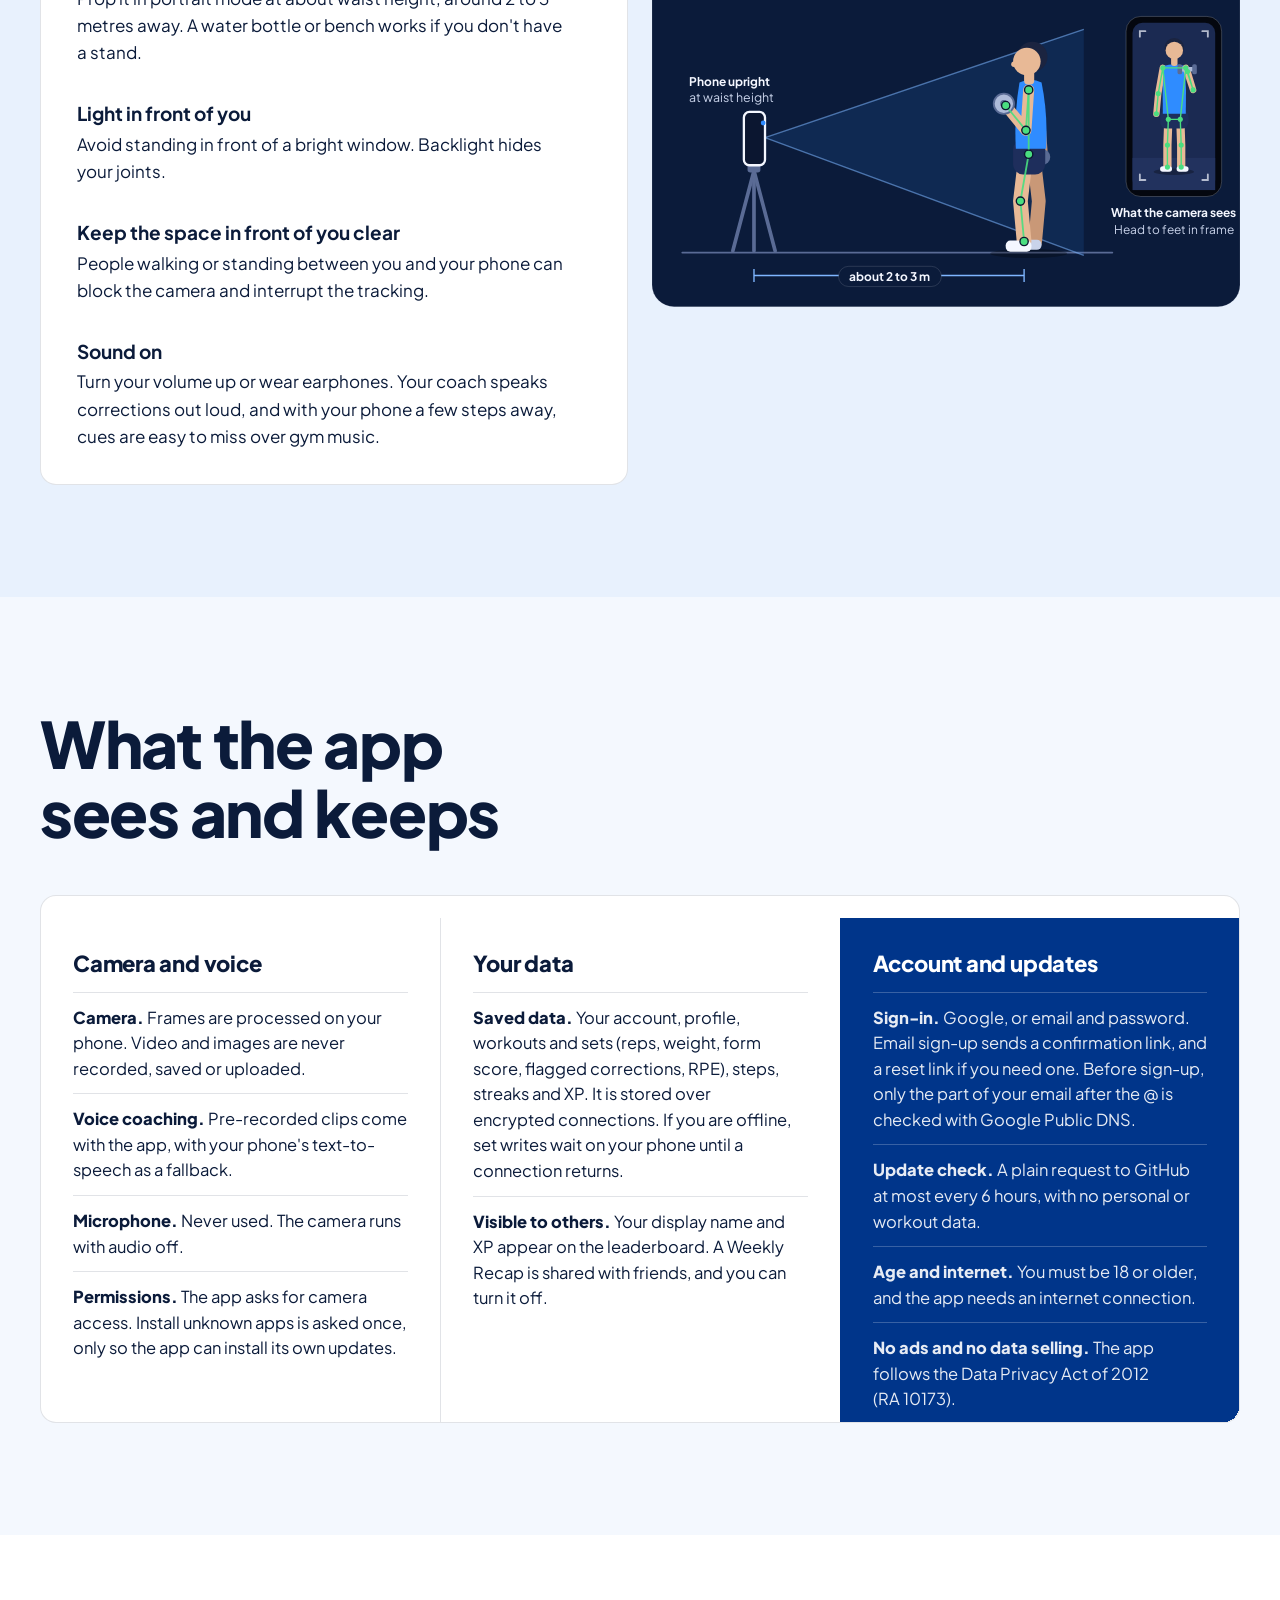
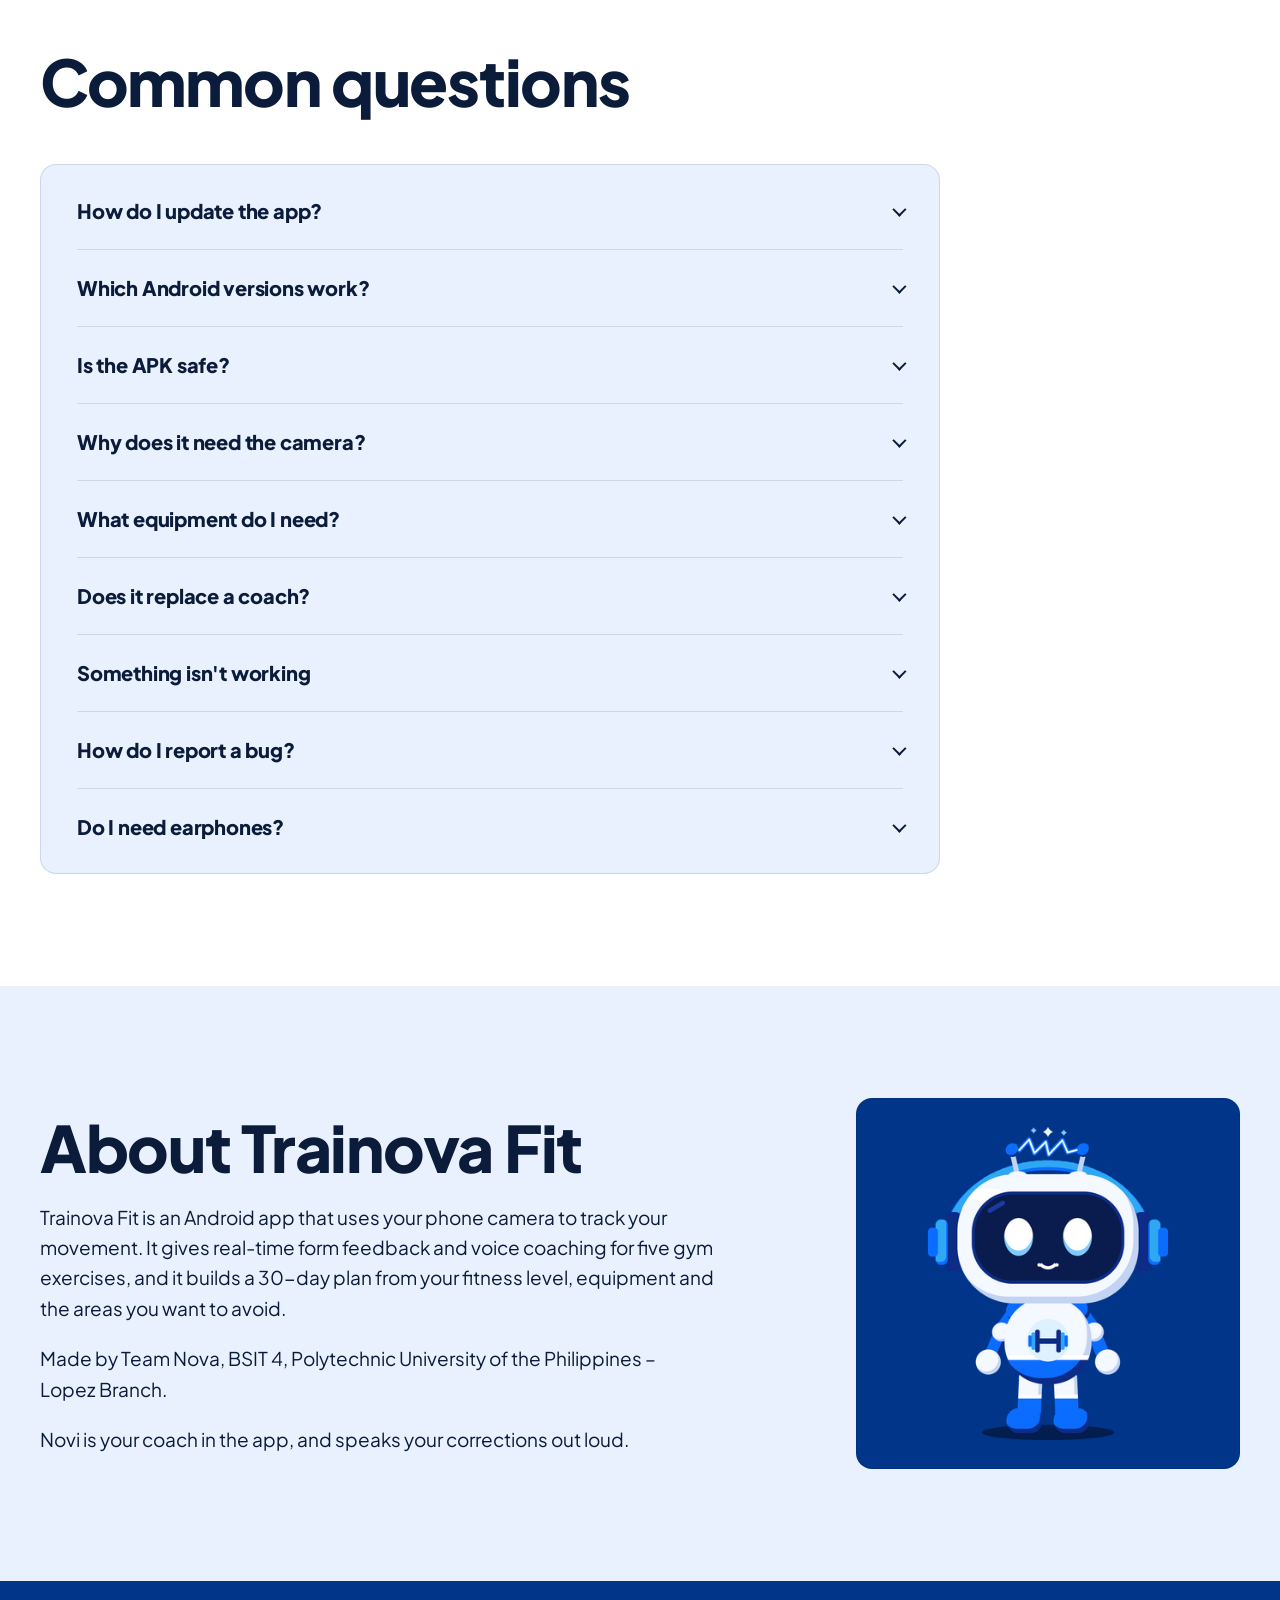
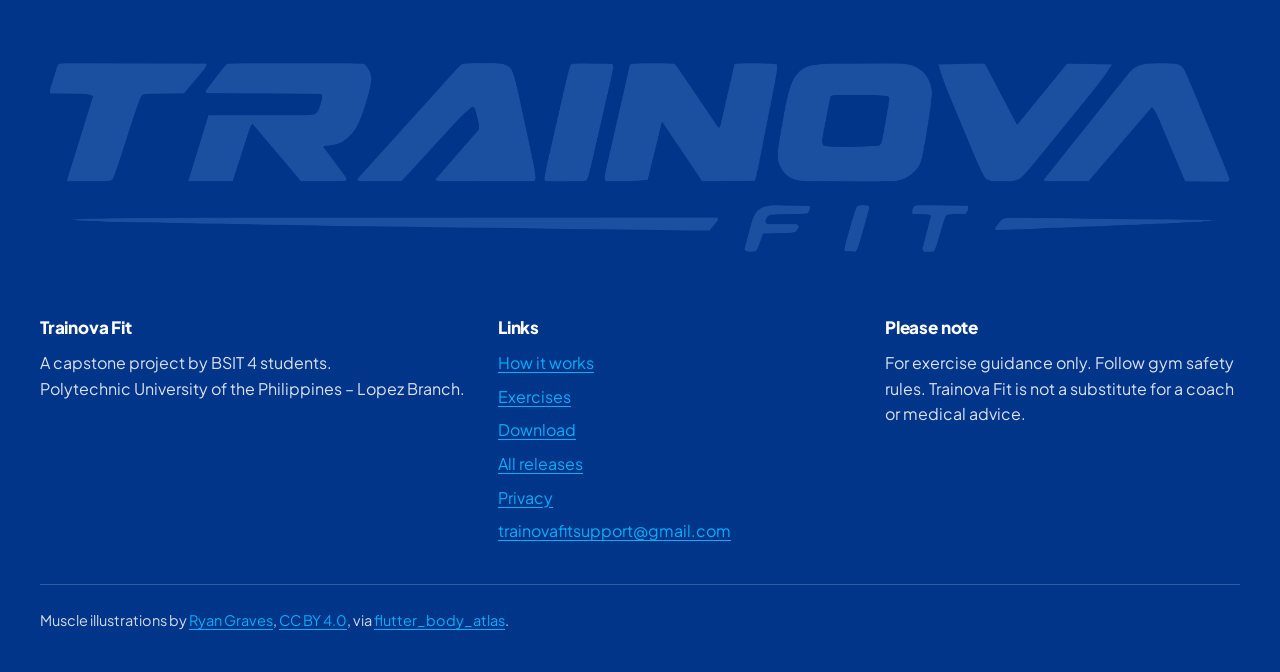
